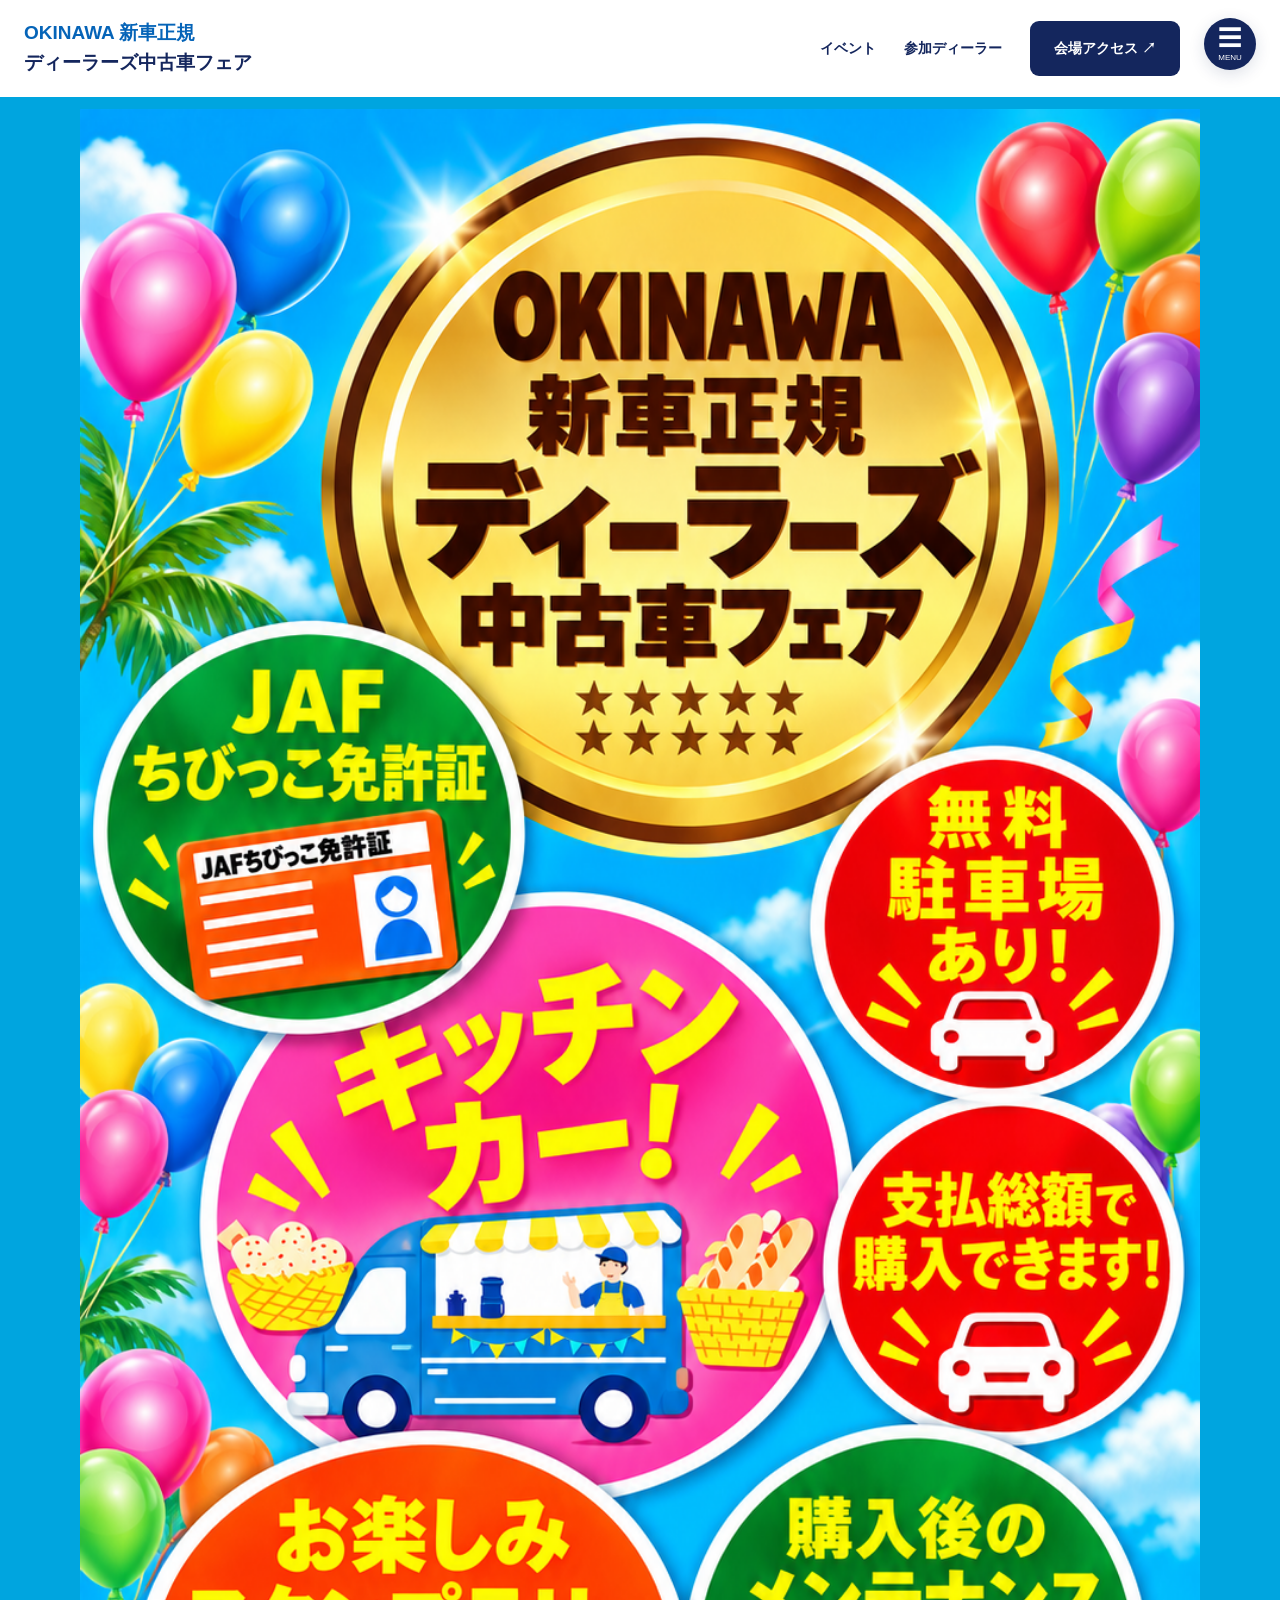
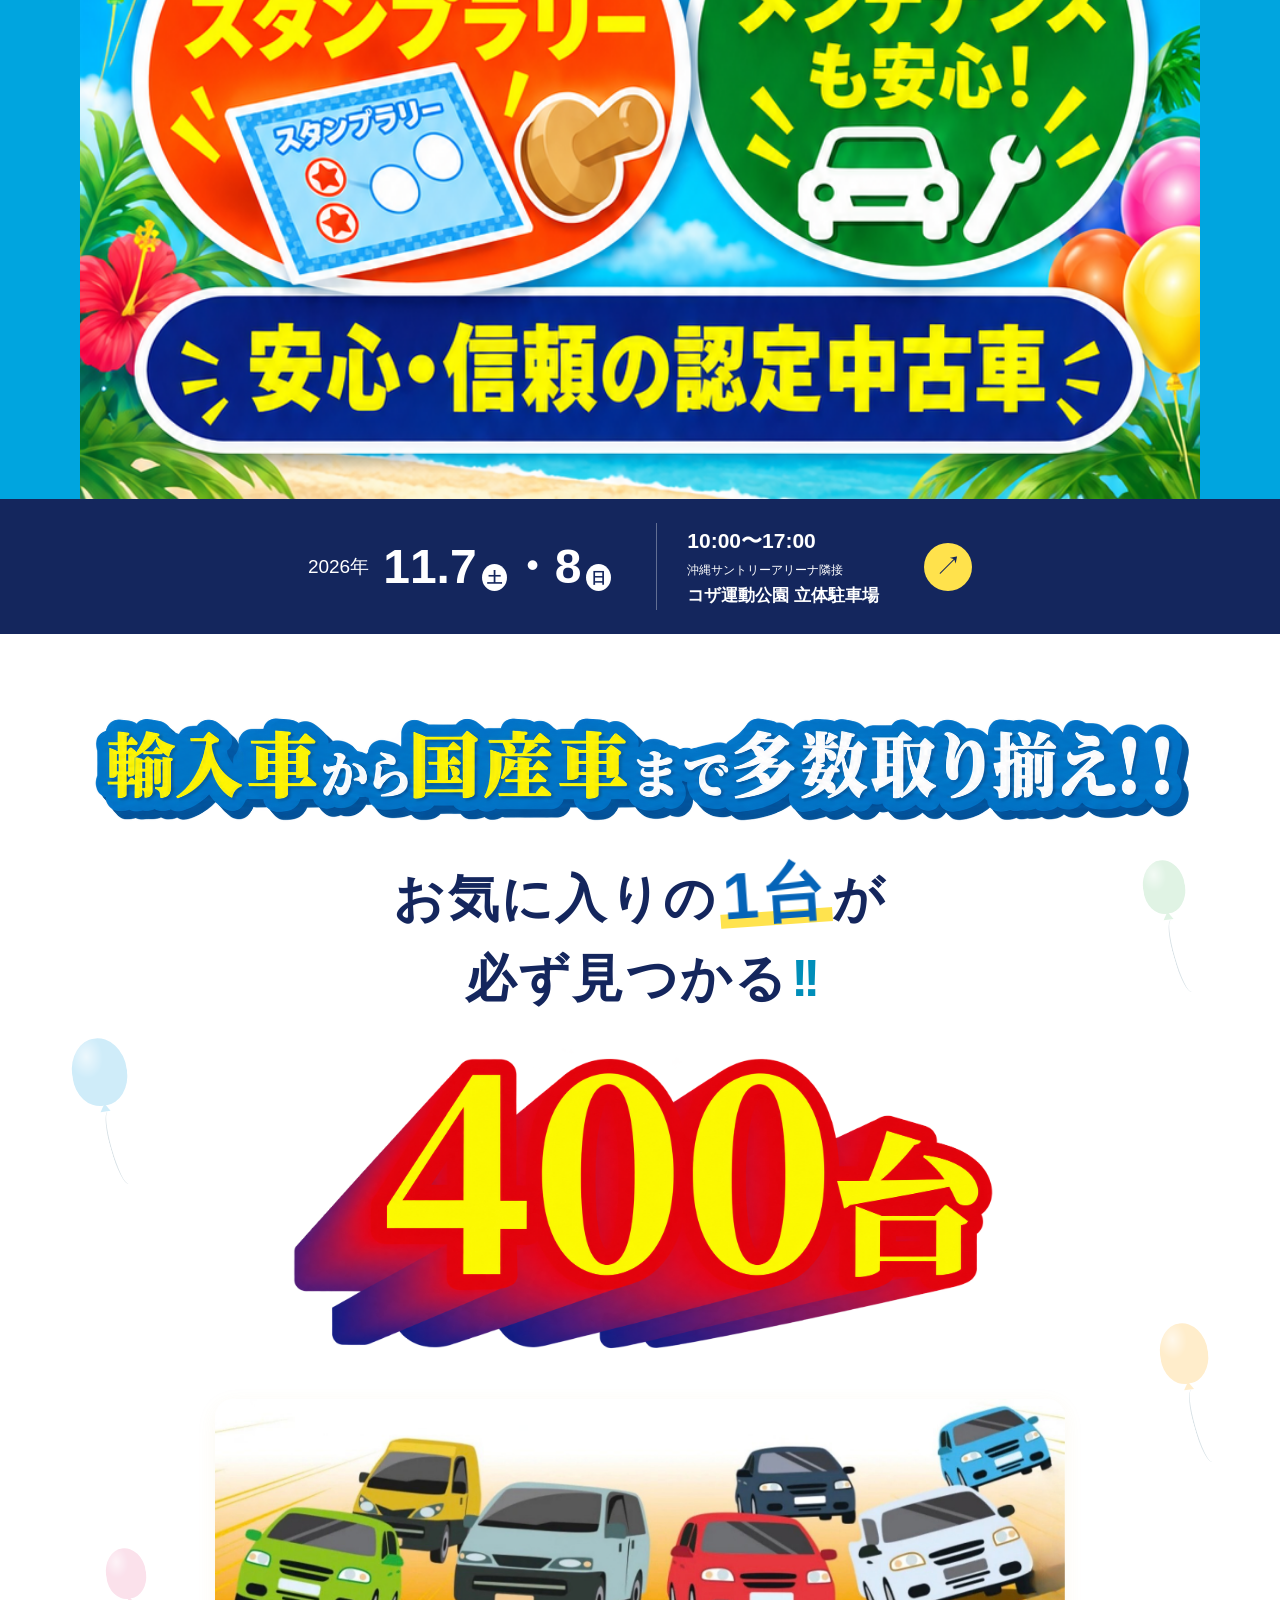
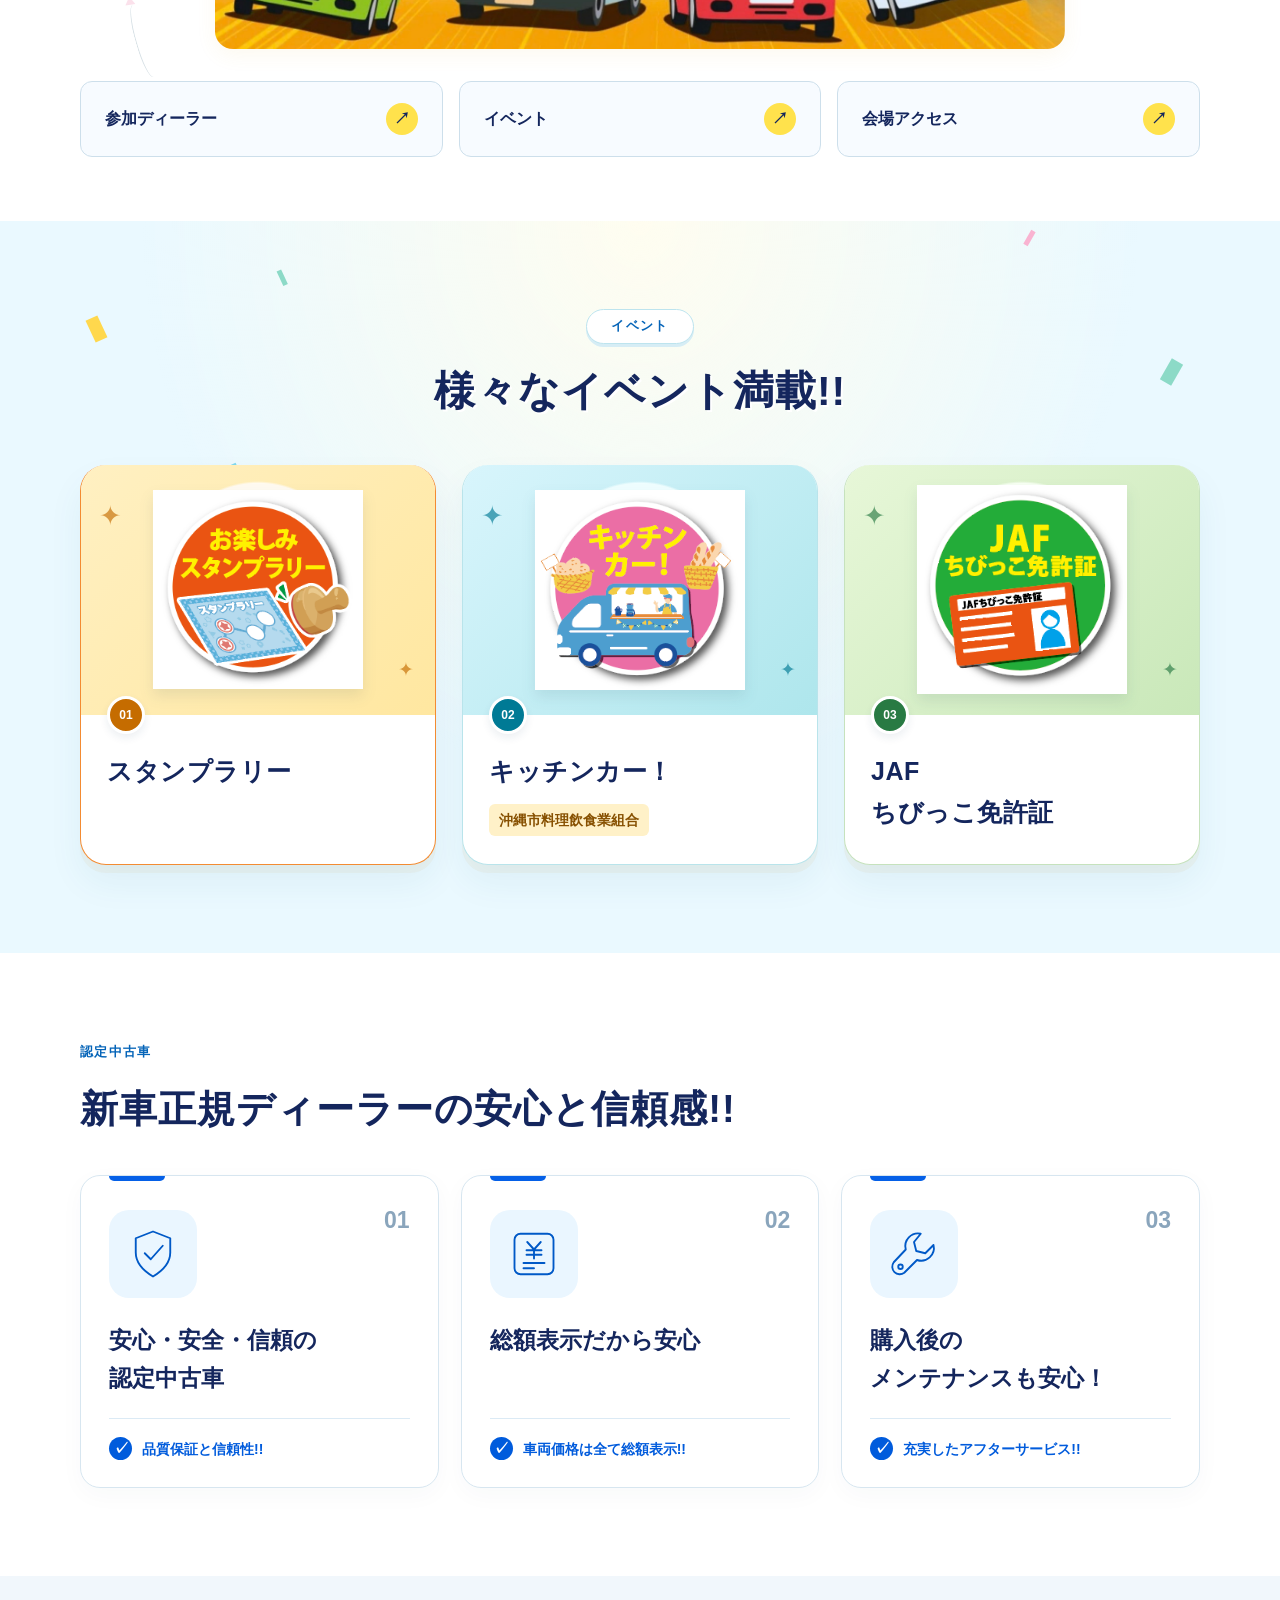
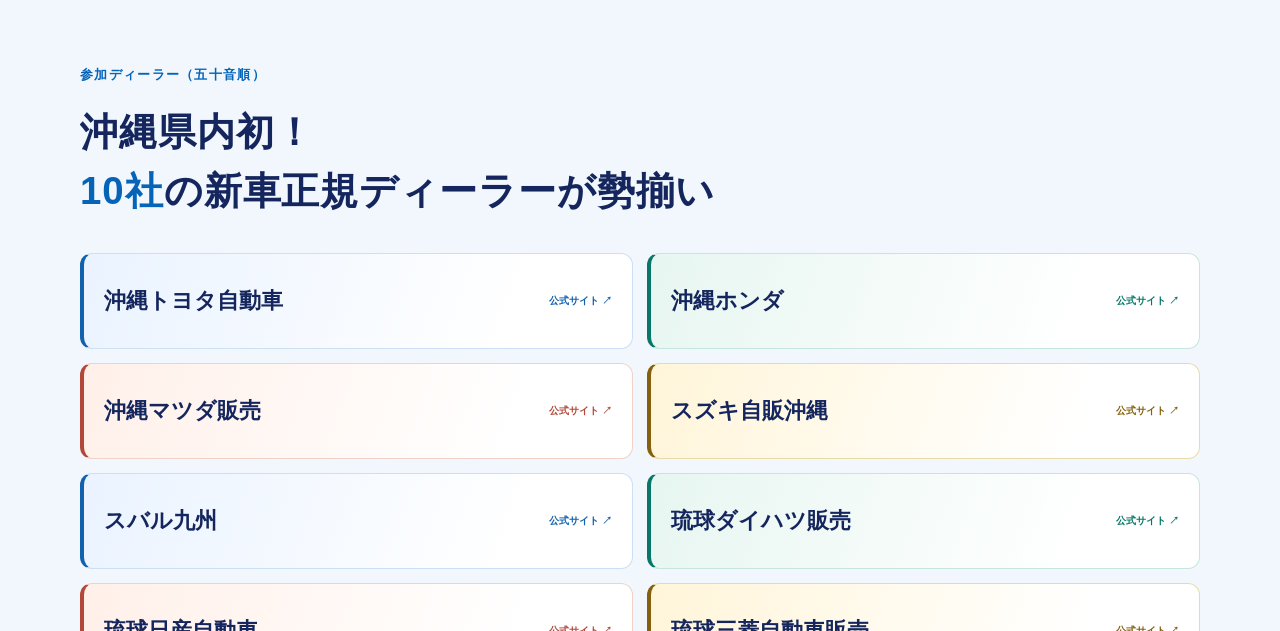
==== revision-20261009/index.html @ 058b57f3 "Add subtle floating balloons beside stock section" ====
<!doctype html>
<html lang="ja"><head><meta charset="utf-8"><meta name="viewport" content="width=device-width,initial-scale=1"><title>OKINAWA 新車正規ディーラーズ中古車フェア｜2026年11月7日・8日</title><meta name="description" content="沖縄県内初！10社の新車正規ディーラーが勢揃い。2026年11月7日・8日、コザ運動公園立体駐車場。400台、無料駐車場260台完備。"><link rel="icon" href="./assets/favicon.svg"><link rel="stylesheet" href="./flyer-lp.css"><script src="./premium-nav.js" defer></script><script src="./flyer-motion.js" defer></script><link rel="stylesheet" href="./revision.css?v=9"></head>
<body><svg xmlns="http://www.w3.org/2000/svg" width="0" height="0" style="position:absolute" aria-hidden="true"><symbol id="shield" viewBox="0 0 72 72"><path d="M36 6l23 9v19c0 16-13 26-23 32C26 60 13 50 13 34V15z"/><path d="M25 35l8 8 16-18"/></symbol><symbol id="price" viewBox="0 0 72 72"><rect x="10" y="9" width="52" height="54" rx="8"/><path d="M22 48h28M22 55h14M27 20l9 10 9-10M36 30v12M26 31h20M26 37h20"/></symbol><symbol id="tools" viewBox="0 0 72 72"><path d="M45 9a17 17 0 0 0-20 21L9 47a10 10 0 0 0 14 14l17-17A17 17 0 0 0 62 24L51 35l-12-3-3-12z"/><circle cx="18" cy="53" r="3"/></symbol></svg><a class="skip" href="#main">本文へ移動</a><header><a class="brand" href="#top"><small>OKINAWA 新車正規</small>ディーラーズ中古車フェア</a><nav aria-label="メインナビゲーション"><a href="#fun">イベント</a><a href="#dealers">参加ディーラー</a><a class="pill" href="#access">会場アクセス ↗</a></nav><button class="menu-toggle" aria-haspopup="dialog" aria-expanded="false" aria-controls="fair-menu"><span aria-hidden="true">☰</span><small>MENU</small></button></header>
<dialog id="fair-menu" aria-labelledby="menu-title"><div class="menu-head"><p id="menu-title">OKINAWA<br><strong>ディーラーズ中古車フェア</strong></p><button class="menu-close" aria-label="メニューを閉じる">×</button></div><img src="./assets/hero-flyer.jpg" alt=""><nav aria-label="フェア内メニュー"><a href="#top">トップ <span>↗</span></a><a href="#fun">イベント <span>↗</span></a><a href="#quality">認定中古車 <span>↗</span></a><a href="#dealers">参加ディーラー <span>↗</span></a><a href="#access">会場アクセス <span>↗</span></a><a href="./assets/flyer.pdf">チラシ <span>↗</span></a></nav><a class="button" href="./assets/flyer.pdf">チラシを見る（PDF） ↗</a><p>2026年11月7日（土）・8日（日）<br>10:00〜17:00</p></dialog>
<main id="main"><section class="hero" id="top"><h1 class="sr-only">OKINAWA 新車正規ディーラーズ中古車フェア</h1><picture><source media="(max-width:800px)" srcset="./assets/flyer-hero-sp.png" width="941" height="1672"><img class="hero-image" src="./assets/hero-flyer.jpg" alt="OKINAWA 新車正規ディーラーズ中古車フェア。JAFちびっこ免許証、キッチンカー、お楽しみスタンプラリー、支払総額で購入できます。" width="1489" height="943" fetchpriority="high"></picture><div class="date-band"><p><span>2026年</span><strong>11.7<small>土</small>・8<small>日</small></strong></p><div><b>10:00〜17:00</b><br>沖縄サントリーアリーナ隣接<br><strong>コザ運動公園 立体駐車場</strong></div><a href="#access" aria-label="会場アクセス">↗</a></div></section>
<section class="intro wrap"><div class="intro-balloons" aria-hidden="true"><i class="fair-balloon"></i><i class="fair-balloon"></i><i class="fair-balloon"></i><i class="fair-balloon"></i></div><p class="kicker stock-heading" data-text-motion="burst"><img src="./assets/stock-heading.png" width="2172" height="724" alt="輸入車から国産車まで多数取り揃え!!"></p><h2><span class="intro-line">お気に入りの<span class="one-car" data-text-motion="roll">1台</span>が</span><br><span class="intro-line">必ず見つかる<span class="exclaim">!!</span></span></h2><div class="stock stock-art"><span class="stock-crop" data-text-motion="pop" role="img" aria-label="400台"><img src="./assets/400.png" alt="" width="1884" height="835"></span></div><div class="flyer-cars" role="button" tabindex="0" aria-label="車のイラストのアニメーションを再生"><img src="./assets/7cars.jpg" width="1874" height="552" alt="チラシに掲載された色とりどりの車のイラスト"></div><div class="shortcuts"><a href="#dealers">参加ディーラー <span>↗</span></a><a href="#fun">イベント <span>↗</span></a><a href="#access">会場アクセス <span>↗</span></a></div></section>
<section class="events section" id="fun"><div class="wrap"><p class="section-label">イベント</p><h2>様々なイベント満載!!</h2><div class="event-grid"><article><div class="event-art stamp" aria-hidden="true"><img src="./assets/stamp.png" alt=""></div><span class="event-no">01</span><h3>スタンプラリー</h3></article><article><div class="event-art food" aria-hidden="true"><img src="./assets/kitchen.png" alt=""></div><span class="event-no">02</span><h3>キッチンカー！</h3><p>沖縄市料理飲食業組合</p></article><article><div class="event-art jaf" aria-hidden="true"><img src="./assets/jaf.png" alt=""></div><span class="event-no">03</span><h3>JAF<br>ちびっこ免許証</h3></article></div>
		<!--<div class="benefit"><span data-text-motion="bounce">ご成約特典あり！</span></div>--></div></section>
<section class="section wrap" id="quality"><p class="section-label">認定中古車</p><h2>新車正規ディーラーの安心と信頼感!!</h2><div class="trust-grid"><article><span class="trust-number">01</span><svg class="trust-icon" aria-hidden="true"><use href="#shield"/></svg><h3>安心・安全・信頼の<br>認定中古車</h3><p>品質保証と信頼性!!</p></article><article><span class="trust-number">02</span><svg class="trust-icon" aria-hidden="true"><use href="#price"/></svg><h3>総額表示だから安心</h3><p>車両価格は全て総額表示!!</p></article><article><span class="trust-number">03</span><svg class="trust-icon" aria-hidden="true"><use href="#tools"/></svg><h3>購入後の<br>メンテナンスも安心！</h3><p>充実したアフターサービス!!</p></article></div></section>
<section class="section dealers" id="dealers"><div class="wrap"><p class="section-label">参加ディーラー（五十音順）</p><h2><span data-text-motion="type">沖縄県内初！</span><br><em>10社</em>の<span data-text-motion="block">新車正規ディーラー</span>が勢揃い</h2><div class="dealer-grid">
        <a href="https://www.okinawa-toyota.co.jp/" rel="noopener noreferrer"><strong>沖縄トヨタ自動車</strong><span class="dealer-link">公式サイト ↗</span></a>
        <a href="https://www.okinawa-honda.com/" rel="noopener noreferrer"><strong>沖縄ホンダ</strong><span class="dealer-link">公式サイト ↗</span></a>
        <a href="https://okinawa-mazda.jp/" rel="noopener noreferrer"><strong>沖縄マツダ販売</strong><span class="dealer-link">公式サイト ↗</span></a>
        <a href="https://www.suzuki.co.jp/dealer/sj-okinawa/" rel="noopener noreferrer"><strong>スズキ自販沖縄</strong><span class="dealer-link">公式サイト ↗</span></a>
        <a href="https://kyushu-subaru.jp/okinawa/" rel="noopener noreferrer"><strong>スバル九州</strong><span class="dealer-link">公式サイト ↗</span></a>
        <a href="https://www.ryukyu-daihatsu.co.jp/" rel="noopener noreferrer"><strong>琉球ダイハツ販売</strong><span class="dealer-link">公式サイト ↗</span></a>
        <a href="https://ni-ryukyu.nissan-dealer.jp/top.html" rel="noopener noreferrer"><strong>琉球日産自動車</strong><span class="dealer-link">公式サイト ↗</span></a>
        <a href="https://www.ryukyu-mitsubishi.co.jp/" rel="noopener noreferrer"><strong>琉球三菱自動車販売</strong><span class="dealer-link">公式サイト ↗</span></a>
        <a href="https://www.yanase.co.jp/mercedes-benz/store/011401/" rel="noopener noreferrer"><strong>ヤナセ九州</strong><span class="dealer-link">公式サイト ↗</span></a>
        <a href="https://okinawa.bmw.jp/ja" rel="noopener noreferrer"><strong>モトーレン沖縄</strong><span class="dealer-link">公式サイト ↗</span></a>
      </div></div></section>
<section class="section wrap access" id="access"><div><p class="section-label">会場</p><h2>コザ運動公園<br>立体駐車場</h2><p>沖縄サントリーアリーナ隣接<br>沖縄市山内1丁目14番地2</p><div class="parking">無料駐車場あり！<strong><span data-text-motion="pop">260</span><small>台完備</small></strong></div><p>2026年11月7日（土）・8日（日）<br><b>10:00〜17:00</b></p><a class="button" href="https://maps.app.goo.gl/4VG3jn9uLN3oYCYA8">Googleマップで確認 ↗</a></div><figure><a href="./assets/access-map-client.jpg"><img src="./assets/access-map-client.jpg" width="1818" height="1282" loading="lazy" alt="会場案内図。沖縄南ICの南側、沖縄サントリーアリーナ隣接のコザ運動公園。"></a><figcaption>地図をタップすると大きく表示できます。</figcaption></figure></section>
		<!--
<section class="section flyer-section" id="flyer"><div class="wrap flyer-layout"><div><p class="section-label">チラシ</p><h2><span data-text-motion="up">OKINAWA</span><br>新車正規ディーラーズ<br>中古車フェア</h2><p>2026年11月7日（土）・8日（日）<br>10:00〜17:00</p><a class="button" href="">チラシを見る（PDF） ↗</a></div><a href=""><img src="" width="1489" height="2105" loading="lazy" alt="中古車フェアのチラシ全体"></a></div></section>
-->
</main>
<footer class="wrap"><p>主催：一般社団法人 日本自動車販売協会連合会 沖縄県支部</p><p>お問い合わせ／OKINAWA新車正規ディーラーズ中古車フェア事務局</p><a href="tel:0988590892">098-859-0892</a><p>平日 10:00〜17:00<br>イベント当日：11/7・8のみ土日対応</p></footer><aside class="floating" aria-label="開催日時と会場アクセス"><div><b>11/7（土）・8（日）</b><small>10:00〜17:00</small></div><a href="#access">会場アクセス ↗</a></aside></body></html>
---- revision-20261009/flyer-lp.css ----
:root{--navy:#14265d;--blue:#0564b8;--sky:#00a5df;--yellow:#ffe24c}*{box-sizing:border-box}html{scroll-behavior:smooth;scroll-padding-top:20px}body{margin:0;font-family:'Noto Sans JP','Yu Gothic',Meiryo,sans-serif;color:var(--navy);line-height:1.75;background:#fff}a{color:inherit;text-decoration:none}button{font:inherit;cursor:pointer}img{max-width:100%;height:auto;display:block}h1,h2,h3,p,figure{margin:0}h2{font-size:clamp(25px,3vw,40px);line-height:1.55;letter-spacing:.025em}h3{line-height:1.65}p+p{margin-top:12px}a:focus-visible,button:focus-visible{outline:3px solid #e7a500;outline-offset:5px}.wrap{width:min(1120px,calc(100% - 48px));margin:auto}.section{padding-block:88px}.section-label{color:var(--blue);font-size:13px;font-weight:800;letter-spacing:.1em;margin-bottom:15px}header{display:flex;align-items:center;gap:28px;padding:18px max(24px,calc((100% - 1320px)/2));background:white}.brand{font-size:19px;font-weight:900;line-height:1.6}.brand small{display:block;font-size:11px;letter-spacing:.13em;color:var(--blue)}header nav{margin-left:auto;display:flex;gap:28px;align-items:center;font-size:14px;font-weight:bold}.pill,.button{display:inline-block;padding:15px 24px;border-radius:9px;background:var(--navy);color:white;font-weight:bold}.menu-toggle{border:0;background:var(--navy);color:white;display:flex;flex-direction:column;align-items:center;justify-content:center;border-radius:50%;width:52px;height:52px;flex-shrink:0;line-height:1.1}.menu-toggle span{font-size:24px}.menu-toggle small{font-size:8px;margin-top:3px}.hero{background:var(--sky);padding-top:12px}.hero-image{width:min(1120px,100%);margin:auto}.date-band{background:var(--navy);color:white;display:flex;align-items:center;justify-content:center;gap:45px;padding:24px}.date-band>p{display:flex;align-items:center;gap:14px}.date-band p>span{font-size:19px}.date-band p>strong{font-size:48px;line-height:1.2;white-space:nowrap}.date-band small{font-size:15px;background:white;color:var(--navy);border-radius:50%;padding:5px;margin-left:5px}.date-band>div{font-size:12px;border-left:1px solid #ffffff55;padding-left:30px}.date-band div>b{font-size:21px}.date-band div>strong{font-size:17px}.date-band>a{display:grid;place-items:center;background:var(--yellow);color:var(--navy);width:48px;height:48px;border-radius:50%;font-size:27px}.intro{text-align:center;padding-block:64px}.kicker{font-weight:bold;font-size:18px;margin-bottom:10px}.intro h2 span{color:var(--blue)}.stock{color:var(--blue);line-height:1.2;margin:16px 0 30px}.stock strong{font:900 clamp(86px,11vw,140px)/1 Arial}.stock b{font-size:30px}.shortcuts{display:grid;grid-template-columns:repeat(3,1fr);gap:16px}.shortcuts a{display:flex;justify-content:space-between;align-items:center;padding:21px 24px;border:1px solid #cddfeb;border-radius:12px;font-weight:bold;background:#f7fbff}.shortcuts span{display:grid;place-items:center;border-radius:50%;width:32px;height:32px;background:var(--yellow)}.events{background:#eaf9ff;text-align:center}.event-grid,.trust-grid{display:grid;grid-template-columns:repeat(3,1fr);gap:22px;margin-top:36px}.event-grid article{background:white;border-radius:24px;padding:28px 20px;border-top:5px solid #ec83b4;box-shadow:0 7px 22px #08537a08}.event-grid article:first-child{border-color:#f38b32}.event-grid article:last-child{border-color:#35ad69}.event-no{font:bold 13px Arial;color:#718c9f;display:block;margin-bottom:15px}.event-grid h3{font-size:25px}.event-grid p{font-size:14px;margin-top:8px}.benefit{margin-top:25px;background:var(--yellow);padding:18px;border-radius:12px;font-size:23px;font-weight:900}.trust-grid article{padding:28px;border:1px solid #d7e6f0;border-radius:20px;background:#f7fbfe}.trust-grid span{color:#5990b8;font:bold 14px Arial}.trust-grid h3{font-size:22px;margin:18px 0 14px}.trust-grid p{font-size:14px;color:#476480}.dealers{background:#f1f7fc}.dealers em{font-style:normal;color:var(--blue)}.dealer-grid{display:grid;grid-template-columns:1fr 1fr;gap:14px;margin-top:32px}.dealer-grid :is(a,.dealer-card){display:flex;align-items:center;gap:14px;padding:22px 20px;border:1px solid #d7e6f0;border-left:4px solid var(--blue);border-radius:10px;background:white}.dealer-no{font:bold 11px Arial;color:var(--blue)}.dealer-grid strong{font-size:15px}.dealer-link{font-size:10px;margin-left:auto;white-space:nowrap;color:var(--blue)}.access{display:grid;grid-template-columns:.85fr 1.15fr;align-items:center;gap:48px}.access p{font-size:14px;margin:17px 0}.parking{background:#eff9ff;padding:15px 20px;border-radius:12px;font-weight:bold}.parking strong{display:block;font:bold 43px Arial;color:var(--blue)}.parking small{font-size:17px;margin-left:8px}.access figure{border:1px solid #d9e7ef;border-radius:16px;overflow:hidden;padding:12px}.access figcaption{font-size:11px;padding-top:10px;text-align:center}.flyer-section{background:var(--navy);color:white}.flyer-layout{display:grid;grid-template-columns:1fr .8fr;gap:80px;align-items:center}.flyer-layout>a{max-width:400px;justify-self:center}.flyer-layout img{border:8px solid white;box-shadow:0 15px 40px #0003}.flyer-section .section-label{color:#9fdaff}.flyer-section p{margin-block:20px}.flyer-section .button{background:var(--yellow);color:var(--navy)}footer{padding-block:45px 140px;font-size:12px}footer>a{display:inline-block;font:bold 30px Arial;margin:16px 0}.floating{position:fixed;bottom:calc(14px + env(safe-area-inset-bottom));left:50%;transform:translateX(-50%);z-index:5;display:flex;align-items:center;gap:22px;background:white;padding:12px 15px 12px 22px;border:1px solid #d8e7f1;border-radius:18px;box-shadow:0 8px 30px #08274930;max-width:calc(100% - 24px);white-space:nowrap}.floating b{font-size:15px}.floating small{display:block;font-size:10px}.floating>a{background:var(--yellow);padding:14px 18px;border-radius:10px;font-size:13px;font-weight:bold}.sr-only{position:absolute;width:1px;height:1px;overflow:hidden;clip-path:inset(50%)}.skip{position:absolute;top:-100px;background:#fff;padding:12px;z-index:20}.skip:focus{top:0}.sp{display:none}#fair-menu{inset:0 0 0 auto;margin:0;border:0;width:min(440px,100%);max-width:100%;height:100dvh;max-height:100dvh;padding:25px;background:#f1f9ff;color:var(--navy);overscroll-behavior:contain}#fair-menu::backdrop{background:#11285990;backdrop-filter:blur(4px)}.menu-head{display:flex;align-items:center;justify-content:space-between;margin-bottom:20px}.menu-head p{font-size:12px}.menu-head strong{font-size:15px}.menu-close{border:0;background:var(--navy);color:#fff;border-radius:50%;width:45px;height:45px;font-size:28px}#fair-menu>img{border-radius:12px}#fair-menu nav{margin:15px 0 24px}#fair-menu nav a{display:flex;justify-content:space-between;padding:16px 0;border-bottom:1px solid #cbdfea;font-weight:bold}#fair-menu>p{font-size:12px;margin-top:22px}.menu-is-open{overflow:hidden}@media(prefers-reduced-motion:no-preference){#fair-menu[open]{animation:arrive .3s ease-out}@keyframes arrive{from{opacity:0;transform:translateX(25px)}to{opacity:1;transform:translateX(0)}}}a:hover{filter:brightness(.96)}
@media(max-width:800px){header{padding:14px 20px;gap:14px}header nav{display:none}.menu-toggle{margin-left:auto}.brand{font-size:15px}.brand small{font-size:10px}.date-band{gap:20px;flex-wrap:wrap}.date-band>p{width:100%;justify-content:center}.date-band>div{border:0;padding:0}.date-band p>strong{font-size:42px}.wrap{width:calc(100% - 36px)}.section{padding-block:56px}.intro{padding-block:45px}.kicker{font-size:13px}.sp{display:block}.shortcuts{gap:8px}.shortcuts a{padding:14px 8px;font-size:11px;flex-direction:column;gap:10px}.event-grid,.trust-grid{grid-template-columns:1fr;gap:14px;margin-top:25px}.event-grid article{padding:20px}.event-grid h3{font-size:23px}.event-no{margin-bottom:8px}.dealer-grid{grid-template-columns:1fr;gap:10px}.dealer-grid :is(a,.dealer-card){padding:18px 14px}.dealer-grid strong{font-size:14px}.dealer-link{font-size:9px}.access{grid-template-columns:1fr;gap:25px}.flyer-layout{grid-template-columns:1fr;gap:30px}.flyer-layout>a{width:min(100%,360px)}.floating{gap:14px;padding:10px 12px}.floating b{font-size:12px}.floating>a{padding:13px 12px;font-size:12px}.trust-grid h3{font-size:23px}.hero{padding-top:0}}
@media(prefers-reduced-motion:reduce){html{scroll-behavior:auto}}
.date-band p>span{white-space:nowrap;flex-shrink:0}
@media(max-width:360px){.date-band{padding:20px 15px}.date-band>p{gap:10px}.date-band p>span{font-size:16px}.date-band p>strong{font-size:36px}}
/* Event illustrations displayed directly from the supplied flyer. */
.event-grid article{padding:0 0 26px;overflow:hidden;text-align:left}.event-art{height:235px;display:grid;place-items:center;background:#fff0c4;margin-bottom:24px}.event-art.food{background:#dcf4f8}.event-art.jaf{background:#e4f3dc}.event-art>div{width:194px;height:194px;border-radius:50%;background-image:url('./assets/hero-flyer.jpg');background-repeat:no-repeat;background-size:744.5px 471.5px;box-shadow:0 8px 18px #17345b12}.event-art.stamp>div{background-position:-536px -31px}.event-art.food>div{background-position:0 -190px}.event-art.jaf>div{background-position:-10px -30px}.event-grid article>.event-no,.event-grid article>h3,.event-grid article>p{margin-left:26px;margin-right:20px}.event-grid article>h3{font-size:23px}.event-grid article>p{margin-top:8px}.event-grid article>.event-no{margin-bottom:8px}
@media(max-width:800px){.event-grid article{padding:0 0 24px}.event-art{height:220px}.event-grid article>h3{font-size:23px}}
.event-art.food>div{width:165px;height:165px;background-position:-4px -193px}.event-art.jaf>div{width:164px;height:164px;background-position:-20px -30px}
/* Preserve flyer copy while restoring the illustrated assurance cards. */
.trust-grid article{position:relative;background:#fff;padding:34px 28px 26px;display:flex;flex-direction:column;align-items:flex-start;border-radius:20px;overflow:hidden;box-shadow:0 7px 24px #16466b08}.trust-grid article:before{content:"";position:absolute;top:0;left:28px;width:56px;height:5px;background:#0560e7;border-radius:0 0 5px 5px}.trust-grid .trust-number{position:absolute;right:28px;top:31px;font:bold 23px Arial;color:#8aa5bc}.trust-icon{width:88px;height:88px;padding:17px;border-radius:20px;background:#eaf6ff;fill:none;stroke:#0059c7;stroke-width:2.5;stroke-linecap:round;stroke-linejoin:round;margin-bottom:24px}.trust-grid h3{font-size:23px;margin:0 0 20px;line-height:1.65}.trust-grid article>p{display:flex;align-items:center;gap:10px;margin-top:auto;padding-top:18px;border-top:1px solid #dbeaf5;width:100%;color:#005bdc;font-size:14px;font-weight:bold}.trust-grid article>p:before{content:"✓";display:grid;place-items:center;width:23px;height:23px;flex:0 0 23px;border-radius:50%;background:#005bdc;color:#fff;font:bold 16px Arial}
.dealer-grid :is(a,.dealer-card){--accent:#1161ad;--tint:#eaf3ff;--border:#cbdff5;background:linear-gradient(110deg,var(--tint),#fff 78%);border-color:var(--border);border-left-color:var(--accent);border-radius:12px;min-height:84px}.dealer-grid :is(a,.dealer-card):nth-child(4n+2){--accent:#087669;--tint:#e7f6f1;--border:#c5e6dc}.dealer-grid :is(a,.dealer-card):nth-child(4n+3){--accent:#b34839;--tint:#fff0e9;--border:#f0d2c7}.dealer-grid :is(a,.dealer-card):nth-child(4n){--accent:#86600e;--tint:#fff5d9;--border:#e9dba8}.dealer-no{display:grid;place-items:center;width:30px;height:30px;flex:0 0 30px;border-radius:50%;background:var(--accent);color:#fff}.dealer-link{color:var(--accent);font-weight:bold}
@media(max-width:800px){.trust-grid article{padding:28px 25px 24px}.trust-icon{width:76px;height:76px;padding:15px}.trust-grid h3{font-size:23px}.dealer-grid :is(a,.dealer-card){min-height:70px}}
@media(max-width:360px){.dealer-grid :is(a,.dealer-card){gap:10px;padding-inline:10px}.dealer-grid strong{font-size:12px}.dealer-no{width:25px;height:25px;flex-basis:25px}.trust-grid article>p{font-size:12px}}
/* Flyer copy, with a more expressive display hierarchy. */
.intro{padding-top:72px}.intro .kicker{display:inline-block;position:relative;color:#175681;font-weight:800;font-size:clamp(12px,1.5vw,17px);letter-spacing:.07em;padding:0 18px 9px;border-bottom:3px solid #ffdf4d;margin-bottom:24px}.intro h2{font-family:'Arial Black','Yu Gothic',Meiryo,sans-serif;font-weight:900;font-size:clamp(29px,4vw,52px);line-height:1.55;letter-spacing:.045em}.intro h2 .intro-line{color:var(--navy)}.intro h2 .one-car{display:inline-block;font-size:1.25em;color:#0564b8;line-height:1.1;background:linear-gradient(transparent 75%,#ffe34e 75%,#ffe34e 95%,transparent 95%);padding:0 .06em;margin:0 .025em;transform:rotate(-4deg)}.intro h2 .exclaim{color:#008eb9;letter-spacing:-.1em;margin-left:.05em}.intro .stock{display:flex;align-items:baseline;justify-content:center;gap:12px;position:relative;width:fit-content;margin:22px auto 42px;padding:0 32px 16px;isolation:isolate}.intro .stock:after{content:"";position:absolute;bottom:6px;left:0;right:0;height:24px;background:#ffe34e;border-radius:50%;transform:rotate(-3deg);z-index:-1}.intro .stock:before{content:"✦";position:absolute;right:-2px;top:18%;color:#e8b20f;font-size:35px}.intro .stock strong{font-family:'Arial Black',Arial,sans-serif;font-size:clamp(110px,15vw,186px);font-weight:900;letter-spacing:-.065em;font-style:italic;color:#0564b8;text-shadow:3px 3px 0 #fff,6px 6px 0 #d8edf9;line-height:1.05;padding-right:8px}.intro .stock b{font-size:clamp(25px,3vw,38px);font-weight:900;transform:rotate(-4deg)}
@media(max-width:800px){.intro{padding-top:44px}.intro .kicker{padding-inline:4px;letter-spacing:.015em;margin-bottom:20px}.intro h2{font-size:clamp(25px,7.4vw,42px);letter-spacing:.015em}.intro .stock{margin:18px auto 34px;padding-inline:22px}.intro .stock:before{font-size:25px;right:-4px}.intro .stock strong{font-size:clamp(108px,30vw,150px)}}
/* A festive treatment using the existing flyer artwork and unchanged copy. */
.events{position:relative;overflow:hidden;background:radial-gradient(ellipse at 50% 0,#fffdf0 0,transparent 55%),#eaf9ff}.events .wrap{position:relative;z-index:1}.events:before,.events:after{content:"";position:absolute;width:13px;height:24px;background:#ffd84d;transform:rotate(-25deg);top:13%;left:7%;box-shadow:65px 190px 0 -2px #80d9ed,-30px 430px 0 -3px #f9b3d1,190px 32px 0 -4px #8cdac7}.events:after{left:auto;right:8%;top:19%;transform:rotate(30deg);background:#8cdac7;box-shadow:-70px 210px 0 -2px #ffd84d,24px 400px 0 -3px #88d7ee,-190px -45px 0 -4px #f9b3d1}.events .section-label{display:inline-block;background:#fff;border:1px solid #bde4ee;padding:5px 24px;border-radius:30px;box-shadow:0 3px 0 #d6edf5}.events h2{font-weight:900;font-size:clamp(28px,3.2vw,43px);line-height:1.6;text-shadow:2px 2px 0 white}.event-grid{gap:26px;margin-top:40px}.event-grid article{position:relative;--event-color:#c56c00;border:1px solid #f0d5a3;border-top:0;border-radius:26px;box-shadow:0 8px 0 #c49b3b12,0 18px 35px #1d658610;padding-bottom:28px;transition:transform .2s,box-shadow .2s}.event-grid article:nth-child(2){--event-color:#007a95;border-color:#b9e4eb}.event-grid article:nth-child(3){--event-color:#287a43;border-color:#c6e2bd}.event-art{height:250px;margin-bottom:30px;position:relative;background:radial-gradient(circle at 50% 45%,#fffaf0 0 42%,transparent 43%),linear-gradient(135deg,#fff0c2,#ffe7a0)}.event-art.food{background:radial-gradient(circle at 50% 45%,#effeff 0 42%,transparent 43%),linear-gradient(135deg,#d8f5fc,#aee6ec)}.event-art.jaf{background:radial-gradient(circle at 50% 45%,#f8fff3 0 42%,transparent 43%),linear-gradient(135deg,#e7f7d8,#c9e8b9)}.event-art:before,.event-art:after{content:"✦";position:absolute;color:var(--event-color);font-size:27px;left:18px;top:28px;opacity:.65}.event-art:after{left:auto;top:auto;right:21px;bottom:28px;font-size:19px}.event-art>div{outline:5px solid #ffffffd9;box-shadow:0 10px 15px #14375420;transform:rotate(-5deg)}.event-art.food>div{transform:rotate(5deg)}.event-art.jaf>div{transform:rotate(-4deg)}.event-grid article>.event-no{position:relative;display:grid;place-items:center;width:38px;height:38px;border:3px solid white;border-radius:50%;background:var(--event-color);color:white;font:bold 12px Arial;margin-top:-49px;margin-bottom:17px;z-index:2;box-shadow:0 4px 9px #193e5c15}.event-grid article>h3{font-size:25px;letter-spacing:.02em}.event-grid article>p{display:inline-block;border-radius:6px;background:#fff1c8;padding:4px 10px;margin-top:12px;font-weight:bold;color:#875000}.benefit{position:relative;margin-top:32px;border:2px solid #f4ca2f;background:linear-gradient(110deg,#fff2a0,#ffe249 50%,#fff2a0);border-radius:14px;padding:20px 35px;box-shadow:0 5px 0 #e5bc241a;font-size:27px;letter-spacing:.06em}.benefit:before,.benefit:after{content:"✦";position:absolute;left:25px;top:50%;transform:translateY(-50%);color:#b48108;font-size:24px}.benefit:after{left:auto;right:25px}
@media(hover:hover){.event-grid article:hover{transform:translateY(-4px);box-shadow:0 15px 30px #1d65861a}}
@media(max-width:800px){.event-grid{gap:24px}.event-art{height:225px}.event-grid article{padding-bottom:25px}.event-grid article>h3{font-size:24px}.benefit{font-size:21px;padding:18px 30px}.benefit:before{left:10px;font-size:17px}.benefit:after{right:10px;font-size:17px}.events:before{left:2%}.events:after{right:2%}}
@media(prefers-reduced-motion:reduce){.event-grid article{transition:none}}
/* Brief, one-time entrances; all content is visible without JavaScript. */
@media(prefers-reduced-motion:no-preference){
.motion-reveal{transition:opacity .65s ease var(--reveal-delay,0ms),translate .65s cubic-bezier(.2,.7,.3,1) var(--reveal-delay,0ms)}
.motion-wait{opacity:0;translate:0 22px}
.hero-image{animation:hero-appear .85s ease-out both}
@keyframes hero-appear{from{opacity:.65;filter:brightness(1.08)}to{opacity:1;filter:brightness(1)}}
.stock.motion-seen strong{display:inline-block;animation:stock-arrive .65s ease-out both}
@keyframes stock-arrive{from{opacity:.4;transform:translateY(12px) scale(.95)}to{opacity:1;transform:translateY(0) scale(1)}}
.event-art>div{transition:transform .35s ease,box-shadow .35s ease}
.access figure img,.flyer-layout>a img{transition:transform .4s ease}
.dealer-grid :is(a,.dealer-card),.shortcuts a{transition:transform .2s ease,box-shadow .2s ease}
@media(hover:hover){.event-grid article:hover .event-art>div{transform:rotate(0) scale(1.04);box-shadow:0 13px 22px #14375425}.dealer-grid :is(a,.dealer-card):hover,.shortcuts a:hover{transform:translateY(-3px);box-shadow:0 8px 18px #16466b12}.access figure a{display:block;overflow:hidden}.access figure a:hover img{transform:scale(1.025)}.flyer-layout>a:hover img{transform:translateY(-4px) rotate(-1deg)}}
}
@media(prefers-reduced-motion:reduce){.motion-wait{opacity:1;translate:none}.motion-reveal,.event-art>div,.dealer-grid :is(a,.dealer-card),.shortcuts a{transition:none}.hero-image,.stock strong{animation:none}}
/* Original flyer car illustration, presented as a cropped decorative strip. */
.flyer-cars{width:min(850px,100%);aspect-ratio:3.4;margin:0 auto 32px;background-image:url('./assets/7cars.jpg');background-size:140% auto;background-position:left 94%;background-repeat:no-repeat;border-radius:18px;box-shadow:0 6px 20px #ddb73b15}
@media(max-width:800px){.flyer-cars{border-radius:10px;margin-bottom:24px;aspect-ratio:3.4}}
[data-text-motion]{display:inline-block}
@media(prefers-reduced-motion:no-preference){
.stock.motion-seen strong{animation:none}
[data-text-motion].text-play{animation-delay:.18s;animation-fill-mode:both;animation-iteration-count:1}
[data-text-motion="pop"].text-play,.stock.motion-seen strong[data-text-motion="pop"].text-play{animation:letter-pop .8s cubic-bezier(.2,.7,.3,1) .18s both}
[data-text-motion="burst"].text-play{animation-name:letter-burst;animation-duration:.85s;animation-timing-function:ease-out}
[data-text-motion="skate"].text-play{animation-name:letter-skate;animation-duration:.9s;animation-timing-function:ease-out}
[data-text-motion="bounce"].text-play{animation-name:letter-bounce;animation-duration:1s;animation-timing-function:ease-out}
[data-text-motion="type"].text-play{animation-name:letter-type;animation-duration:1.2s;animation-timing-function:steps(6,end)}
[data-text-motion="up"].text-play{animation-name:letter-up;animation-duration:.8s;animation-timing-function:ease-out}
@keyframes letter-pop{0%{opacity:0;transform:scale(.72)}55%{opacity:1;transform:scale(1.09)}78%{transform:scale(.97)}100%{transform:scale(1)}}
@keyframes letter-burst{0%{opacity:0;transform:scale(.75)}50%{opacity:1;transform:scale(1.06)}75%{transform:scale(.99)}100%{transform:scale(1)}}
@keyframes letter-skate{0%{opacity:0;transform:translateX(-35px) skewX(-10deg)}65%{opacity:1;transform:translateX(6px) skewX(3deg)}100%{transform:translateX(0) skewX(0)}}
@keyframes letter-bounce{0%{transform:translateY(0)}25%{transform:translateY(-14px)}45%{transform:translateY(0)}65%{transform:translateY(-7px)}80%{transform:translateY(0)}90%{transform:translateY(-2px)}100%{transform:translateY(0)}}
@keyframes letter-type{from{clip-path:inset(0 100% 0 0)}to{clip-path:inset(0 0 0 0)}}
@keyframes letter-up{from{opacity:0;transform:translateY(24px)}to{opacity:1;transform:translateY(0)}}
}
@media(prefers-reduced-motion:reduce){[data-text-motion]{animation:none!important;clip-path:none!important}}
[data-text-motion="block"]{position:relative}
@media(prefers-reduced-motion:no-preference){
[data-text-motion="block"].text-play:after{content:"";position:absolute;inset:0;background:#ffe24c;transform-origin:left;animation:letter-block .95s ease-in-out .18s both;pointer-events:none}
[data-text-motion="roll"].text-play{animation-name:letter-roll;animation-duration:.85s;animation-timing-function:ease-out}
@keyframes letter-block{0%{transform:scaleX(0)}40%{transform:scaleX(1);transform-origin:left}41%{transform-origin:right}100%{transform:scaleX(0);transform-origin:right}}
@keyframes letter-roll{0%{opacity:0;transform:translateY(12px) rotate(-28deg)}65%{opacity:1;transform:translateY(0) rotate(5deg)}100%{transform:translateY(0) rotate(-4deg)}}
}
@media(prefers-reduced-motion:reduce){[data-text-motion="block"]:after{display:none}}
@media(max-width:360px){.dealers h2{font-size:23px}}
.flyer-cars{background-image:none;overflow:hidden;position:relative}.flyer-cars>img{position:absolute;inset:0 auto 0 0;width:140%;max-width:none;height:100%;object-fit:cover;object-position:left 94%}
/* Supplied replacement banner: show every edge without cropping. */
.flyer-cars{aspect-ratio:auto}.flyer-cars>img{position:static;width:100%;max-width:100%;height:auto;object-fit:contain}
.flyer-cars{cursor:pointer;isolation:isolate}.flyer-cars:focus-visible{outline:3px solid #0564b8;outline-offset:6px}
@media(prefers-reduced-motion:no-preference){
.flyer-cars.cars-playing>img{animation:cars-arrival 1.25s cubic-bezier(.2,.7,.3,1) both;transform-origin:50% 80%}
.flyer-cars.cars-playing:after{content:"";position:absolute;inset:-25% -60%;background:linear-gradient(110deg,transparent 40%,#fff9 49%,transparent 57%);pointer-events:none;animation:cars-shine 1.4s ease-in-out .25s both}
@keyframes cars-arrival{0%{transform:perspective(900px) translateY(12px) scale(.94) rotateX(3deg);filter:brightness(.96)}55%{transform:perspective(900px) translateY(-3px) scale(1);filter:brightness(1.03)}76%{transform:translateY(2px) scale(.997)}100%{transform:translateY(0) scale(1);filter:brightness(1)}}
@keyframes cars-shine{0%{translate:-65% 0;opacity:0}15%{opacity:.65}80%{opacity:.65}100%{translate:65% 0;opacity:0}}
}
@media(prefers-reduced-motion:reduce){.flyer-cars.cars-playing>img{animation:none}.flyer-cars:after{display:none}}
.event-art.stamp>div{background-image:url('./assets/stamp.png');background-size:contain;background-position:center;border-radius:14px;outline:0;box-shadow:none;width:210px;height:210px;transform:rotate(-3deg)}

/* Only the menu control follows scrolling; the access banner stays in flow. */
.menu-toggle{position:fixed;right:24px;top:18px;z-index:20;box-shadow:0 4px 16px #14265d25}header{padding-right:100px}.floating{position:static;transform:none;translate:none;width:fit-content;max-width:calc(100% - 24px);margin:0 auto 32px;box-shadow:0 5px 20px #08274912}footer{padding-bottom:35px}
@media(max-width:800px){.menu-toggle{right:16px;top:13px}header{padding-right:80px}}
@media(max-width:800px){
.floating{position:fixed;left:50%;bottom:calc(14px + env(safe-area-inset-bottom));transform:translateX(-50%);margin:0;z-index:15;box-shadow:0 8px 30px #08274930}
.floating.mobile-bar-managed{opacity:0;visibility:hidden;translate:0 18px;pointer-events:none;transition:opacity .3s ease,translate .3s ease,visibility .3s}
.floating.mobile-bar-managed.mobile-bar-ready{opacity:1;visibility:visible;translate:0 0;pointer-events:auto}
footer{padding-bottom:140px}
}
@media(prefers-reduced-motion:reduce){.floating.mobile-bar-managed{transition:none;translate:none}}

/* Both brand lines keep their colors and share the same text size. */
.brand small{font-size:inherit;letter-spacing:normal;font-weight:inherit}
.dealer-grid :is(a,.dealer-card){display:grid;grid-template-columns:minmax(0,1fr) auto;align-items:center;gap:12px}
.dealer-grid strong{min-width:0}.dealer-grid .dealer-card{cursor:default}
@media(max-width:360px){.brand{font-size:13px}}
---- revision-20261009/revision.css ----
/* October 9: preserve client edits, update only requested presentation. */
.intro .stock strong,.intro .stock b{color:#ffe329;-webkit-text-stroke:2px #df171b;paint-order:stroke fill;text-shadow:3px 3px 0 #df171b,5px 5px 0 #ffcf7a;font-style:normal}
.intro .stock strong{-webkit-text-stroke:5px #df171b}.intro .stock:after{background:#fff0b6}
.event-art>img{width:210px;height:210px;object-fit:contain;filter:drop-shadow(0 7px 7px #153b5918);transition:transform .3s ease}
.dealer-grid strong{font-size:22px;font-weight:900;line-height:1.5}.dealer-grid :is(a,.dealer-card){min-height:96px;gap:16px}
@media(max-width:800px){.dealer-grid strong{font-size:19px}.dealer-grid :is(a,.dealer-card){padding:19px 16px;min-height:83px;grid-template-columns:minmax(0,1fr) auto}.dealer-link{font-size:10px}.intro .stock strong{-webkit-text-stroke:3px #df171b}.event-art>img{width:195px;height:195px}}
@media(max-width:360px){.dealer-grid strong{font-size:17px}.dealer-grid :is(a,.dealer-card){gap:8px;padding-inline:12px}.dealer-link{font-size:9px}}
@media(hover:hover) and (prefers-reduced-motion:no-preference){.event-grid article:hover .event-art>img{transform:rotate(-3deg) scale(1.04)}}
@media(prefers-reduced-motion:reduce){.event-art>img{transition:none}}
/* Flyer-like tall serif numerals and a red-to-purple extruded shadow. */
.intro .stock{gap:8px;padding:8px 24px 20px}.intro .stock:after,.intro .stock:before{display:none}
.intro .stock strong{font-family:'Times New Roman','Yu Mincho',serif;font-size:clamp(120px,16vw,200px);font-weight:700;font-style:normal;letter-spacing:-.055em;color:#fff000;-webkit-text-stroke:7px #ed001b;paint-order:stroke fill;text-shadow:-3px 4px 0 #ed001b,-7px 7px 0 #e60021,-12px 11px 0 #dd002c,-18px 15px 0 #cd003a,-24px 19px 0 #bb0647,-30px 23px 0 #a31057,-36px 27px 0 #851967;line-height:1;padding-right:2px}
.intro .stock b{font-family:'Yu Mincho','MS PMincho',serif;font-weight:900;font-size:clamp(42px,6vw,74px);color:#fff000;-webkit-text-stroke:5px #ed001b;paint-order:stroke fill;transform:none;text-shadow:-4px 5px 0 #e60021,-10px 10px 0 #cd003a,-17px 15px 0 #bb0647,-24px 20px 0 #a31057,-31px 25px 0 #851967}
@media(max-width:800px){.intro .stock{padding-left:34px;padding-right:8px;gap:5px}.intro .stock strong{font-size:clamp(116px,33vw,160px);-webkit-text-stroke:5px #ed001b;text-shadow:-3px 4px 0 #ed001b,-7px 7px 0 #dd002c,-12px 11px 0 #cd003a,-17px 15px 0 #bb0647,-22px 19px 0 #a31057,-26px 22px 0 #851967}.intro .stock b{font-size:46px;-webkit-text-stroke:4px #ed001b;text-shadow:-3px 4px 0 #ed001b,-8px 8px 0 #cd003a,-14px 12px 0 #bb0647,-20px 17px 0 #a31057,-26px 22px 0 #851967}}

.intro .stock strong,.intro .stock b{text-shadow:-1px 1px 0 rgb(234,1,29),-2px 2px 0 rgb(231,1,31),-3px 2px 0 rgb(228,2,33),-4px 3px 0 rgb(225,3,35),-5px 4px 0 rgb(223,3,38),-6px 4px 0 rgb(220,4,40),-7px 5px 0 rgb(217,5,42),-8px 6px 0 rgb(214,6,44),-9px 7px 0 rgb(211,6,46),-10px 8px 0 rgb(208,7,48),-11px 8px 0 rgb(205,8,50),-12px 9px 0 rgb(202,8,52),-13px 10px 0 rgb(199,9,54),-14px 10px 0 rgb(197,10,57),-15px 11px 0 rgb(194,10,59),-16px 12px 0 rgb(191,11,61),-17px 13px 0 rgb(188,12,63),-18px 14px 0 rgb(185,12,65),-19px 14px 0 rgb(182,13,67),-20px 15px 0 rgb(179,14,69),-21px 16px 0 rgb(176,15,71),-22px 16px 0 rgb(173,15,73),-23px 17px 0 rgb(171,16,76),-24px 18px 0 rgb(168,17,78),-25px 19px 0 rgb(165,17,80),-26px 20px 0 rgb(162,18,82),-27px 20px 0 rgb(159,19,84),-28px 21px 0 rgb(156,19,86),-29px 22px 0 rgb(153,20,88),-30px 22px 0 rgb(150,21,90),-31px 23px 0 rgb(147,22,92),-32px 24px 0 rgb(145,22,95),-33px 25px 0 rgb(142,23,97),-34px 26px 0 rgb(139,24,99),-35px 26px 0 rgb(136,24,101),-36px 27px 0 rgb(133,25,103)}.intro .stock strong{-webkit-text-stroke:10px #ed001b}.intro .stock b{-webkit-text-stroke:7px #ed001b}
@media(max-width:800px){.intro .stock strong{-webkit-text-stroke:6px #ed001b}.intro .stock b{-webkit-text-stroke:5px #ed001b}}
/* Stronger red outline, retaining the yellow letter faces. */
.intro .stock strong{-webkit-text-stroke:16px #ed001b}.intro .stock b{-webkit-text-stroke:11px #ed001b}
@media(max-width:800px){.intro .stock strong{-webkit-text-stroke:10px #ed001b}.intro .stock b{-webkit-text-stroke:8px #ed001b}}
/* Use the supplied flyer lettering directly, without altering its pixels. */
.intro .stock.stock-art{display:block;width:min(480px,90%);padding:0;margin:24px auto 38px}.stock-crop{display:block;position:relative;width:100%;aspect-ratio:1884/835;overflow:hidden}.stock-crop>img{display:block;width:100%;height:auto}


.intro .stock-heading{display:block;position:relative;width:100%;aspect-ratio:2172/250;margin:0 auto 24px;padding:0;border:0;overflow:hidden;background:none}.intro .stock-heading:before,.intro .stock-heading:after{display:none}.stock-heading img{position:absolute;width:100%;max-width:none;height:auto;left:0;top:-92%}
@media(min-width:801px){.intro .stock.stock-art{width:min(720px,90%)}}

/* A single light sweep, clipped to the transparent stock artwork. */
@media(prefers-reduced-motion:no-preference){
 .stock-crop::after{content:"";position:absolute;inset:0;pointer-events:none;opacity:0;background:linear-gradient(110deg,transparent 40%,rgba(255,255,255,.15) 44%,rgba(255,255,255,.8) 50%,rgba(255,255,255,.15) 56%,transparent 60%) -100% 0/300% 100% no-repeat;-webkit-mask:url('./assets/400.png') center/100% 100% no-repeat;mask:url('./assets/400.png') center/100% 100% no-repeat}
 .stock-crop.text-play::after{animation:stock-shine 1.1s ease-in-out 1.05s both}
 @keyframes stock-shine{0%{opacity:0;background-position:100% 0}10%{opacity:1}90%{opacity:1}100%{opacity:0;background-position:0% 0}}
}

/* Soft decorative balloons stay at the edges of this section. */
.intro{position:relative;isolation:isolate}
.intro-balloons{position:absolute;inset:0 -20px;overflow:hidden;z-index:-1;pointer-events:none}
.fair-balloon{--balloon:#77c9ee;position:absolute;left:1%;top:34%;width:55px;height:68px;border-radius:49% 51% 47% 47%;background:radial-gradient(ellipse at 30% 25%,#fff9 0%,transparent 30%),var(--balloon);opacity:.35;transform:rotate(-8deg)}
.fair-balloon:before{content:"";position:absolute;left:calc(50% - 5px);bottom:-6px;border-left:5px solid transparent;border-right:5px solid transparent;border-bottom:8px solid var(--balloon)}
.fair-balloon:after{content:"";position:absolute;left:50%;top:calc(100% + 6px);width:14px;height:75px;border-left:1px solid #8ba7b5;border-radius:50%;transform:rotate(-8deg)}
.fair-balloon:nth-child(2){--balloon:#ffcb6b;left:auto;right:1%;top:58%;width:48px;height:61px;animation-delay:-3s}
.fair-balloon:nth-child(3){--balloon:#f2a8c7;left:4%;top:77%;width:40px;height:51px;animation-delay:-5s}
.fair-balloon:nth-child(4){--balloon:#a5dcb2;left:auto;right:3%;top:19%;width:42px;height:54px;animation-delay:-1s}
@media(prefers-reduced-motion:no-preference){.fair-balloon{animation:fair-balloon-float 7s ease-in-out infinite alternate}@keyframes fair-balloon-float{from{translate:0 20px;rotate:-5deg}to{translate:8px -35px;rotate:6deg}}}
@media(max-width:800px){.intro-balloons{inset:0 -12px}.fair-balloon{width:26px;height:34px;opacity:.22;left:0;top:33%}.fair-balloon:nth-child(2){width:25px;height:32px;right:0;top:59%}.fair-balloon:nth-child(n+3){display:none}.fair-balloon:after{height:40px}}
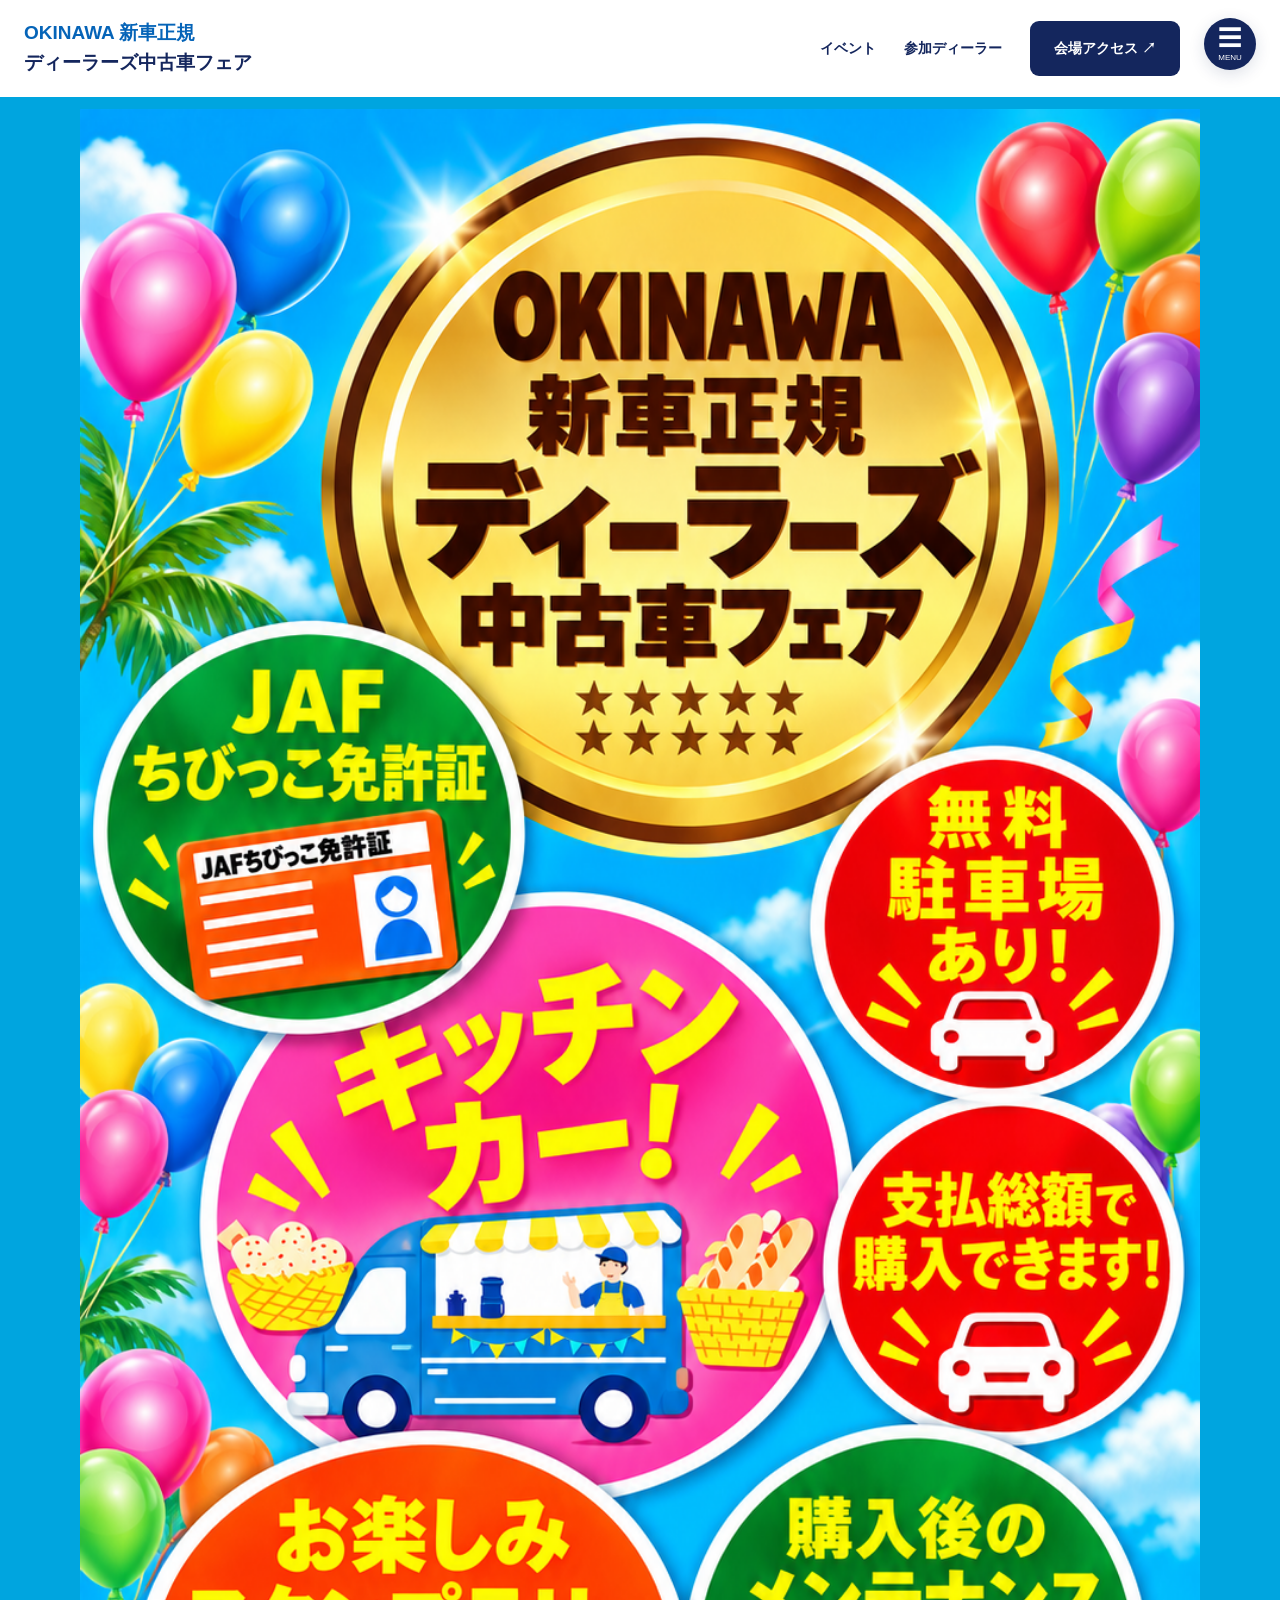
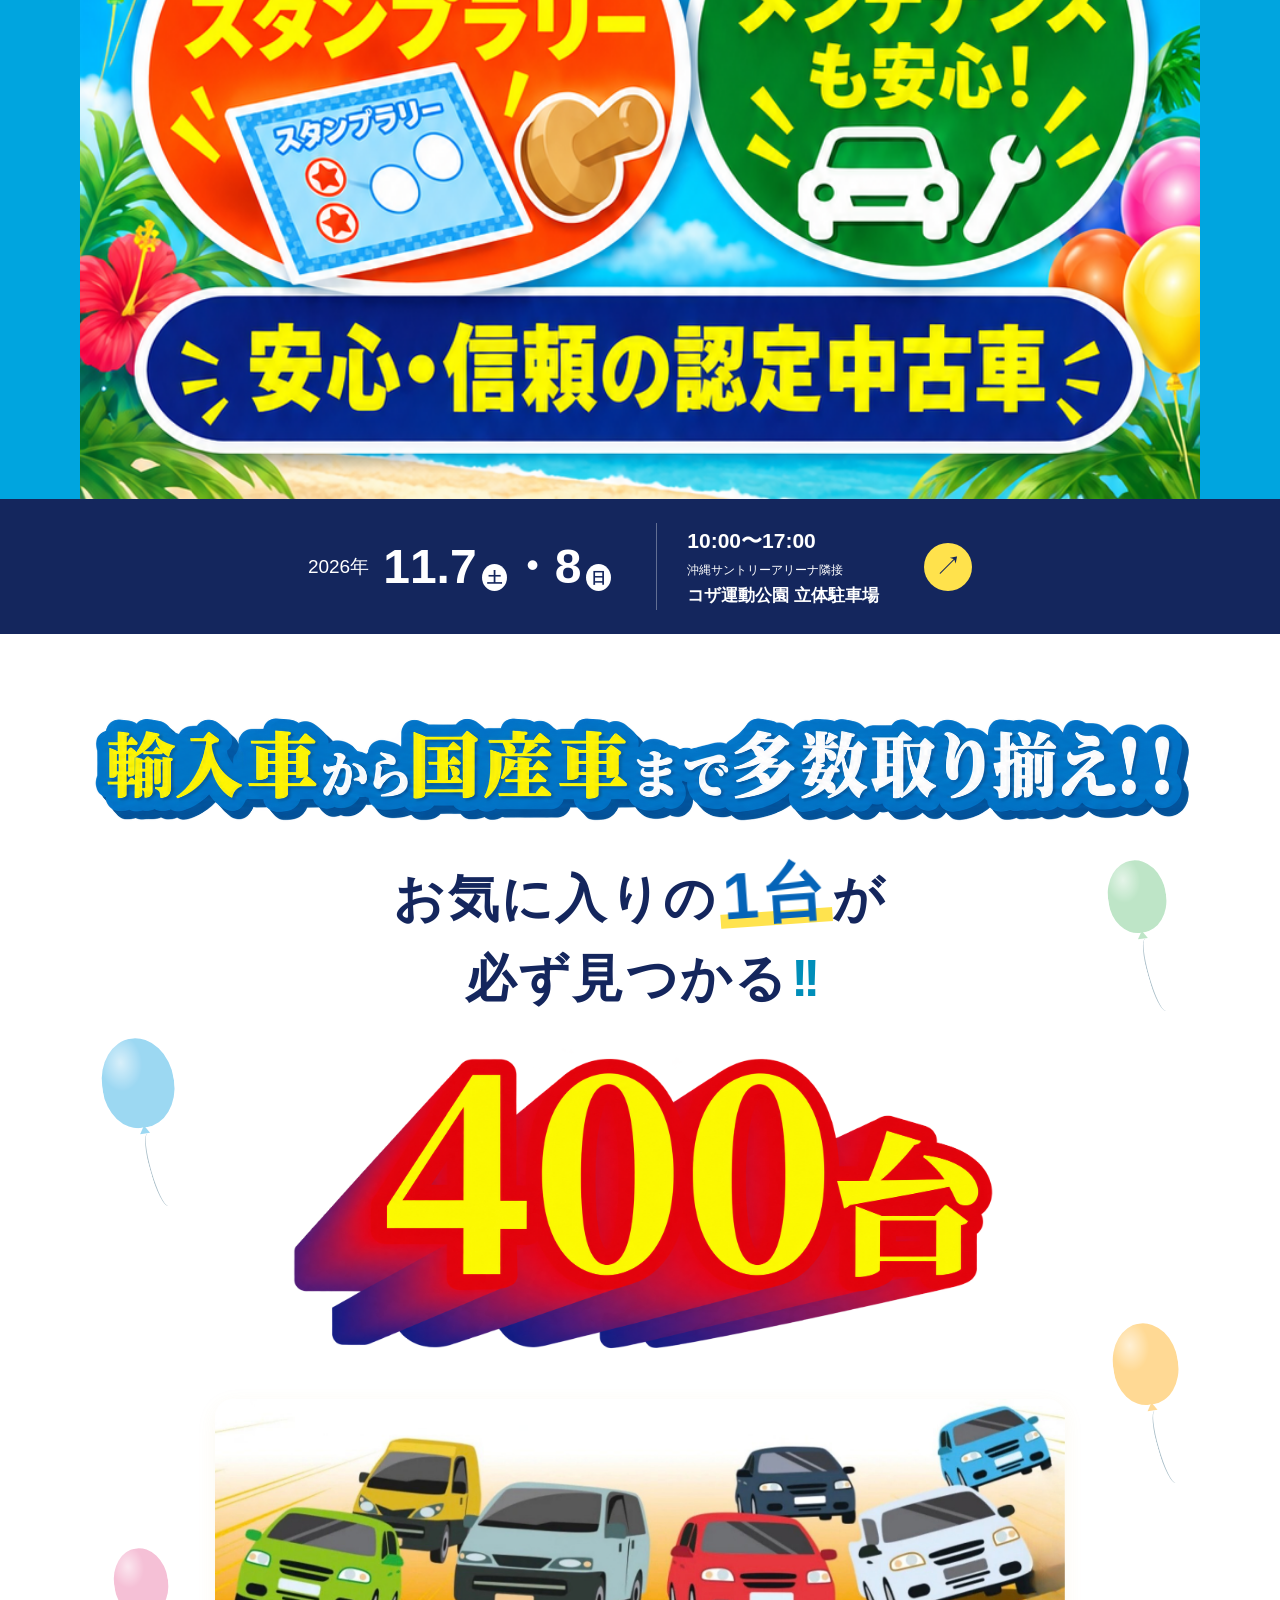
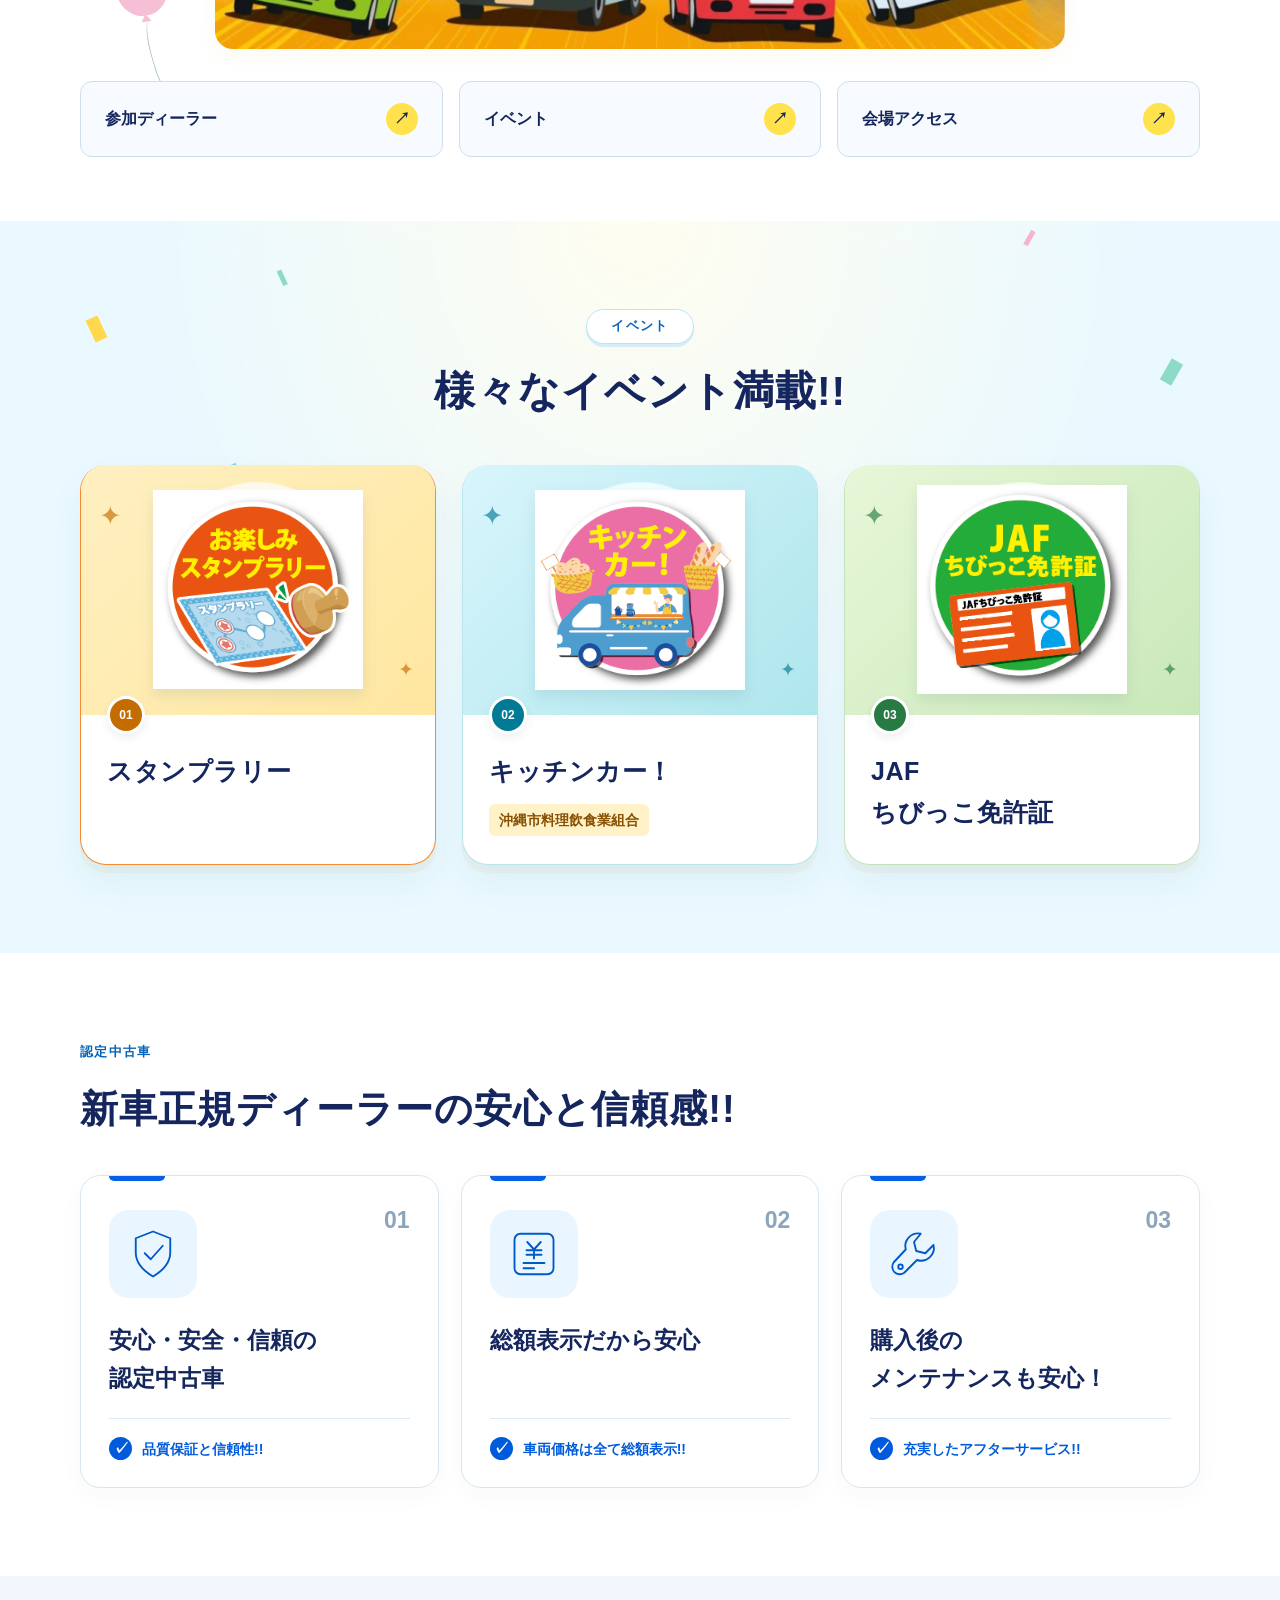
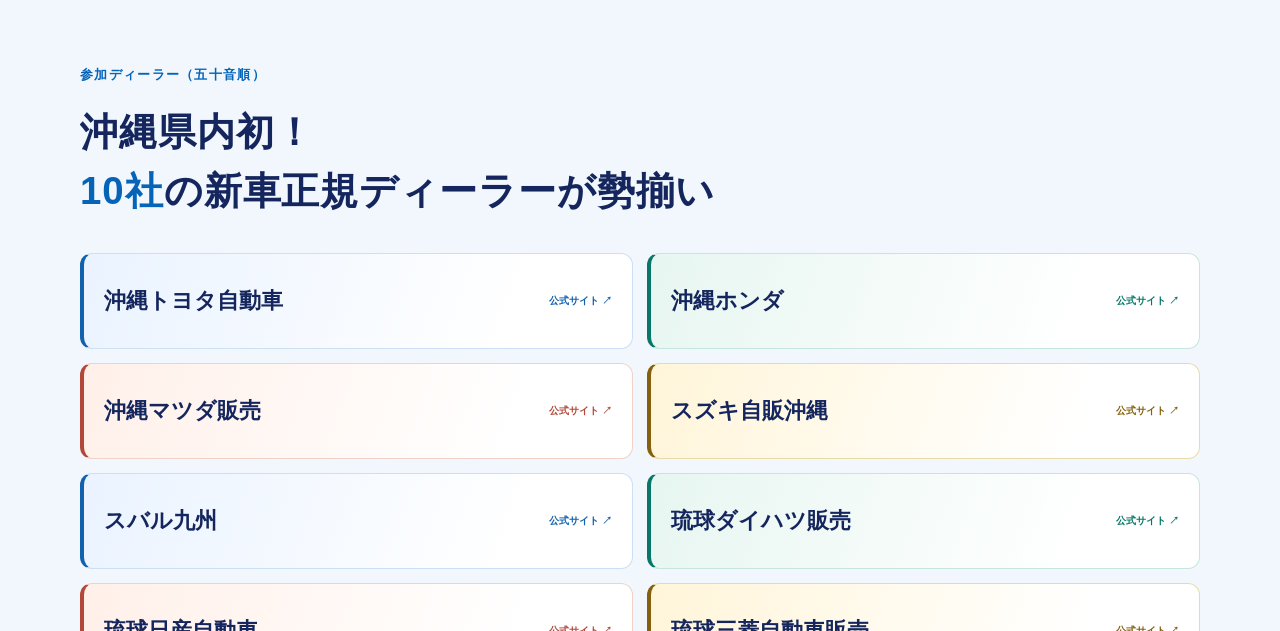
==== commit e4e4bff8: "Improve balloon visibility and stacking" ====
--- a/revision-20261009/index.html
+++ b/revision-20261009/index.html
@@ -1,5 +1,5 @@
 <!doctype html>
-<html lang="ja"><head><meta charset="utf-8"><meta name="viewport" content="width=device-width,initial-scale=1"><title>OKINAWA 新車正規ディーラーズ中古車フェア｜2026年11月7日・8日</title><meta name="description" content="沖縄県内初！10社の新車正規ディーラーが勢揃い。2026年11月7日・8日、コザ運動公園立体駐車場。400台、無料駐車場260台完備。"><link rel="icon" href="./assets/favicon.svg"><link rel="stylesheet" href="./flyer-lp.css"><script src="./premium-nav.js" defer></script><script src="./flyer-motion.js" defer></script><link rel="stylesheet" href="./revision.css?v=9"></head>
+<html lang="ja"><head><meta charset="utf-8"><meta name="viewport" content="width=device-width,initial-scale=1"><title>OKINAWA 新車正規ディーラーズ中古車フェア｜2026年11月7日・8日</title><meta name="description" content="沖縄県内初！10社の新車正規ディーラーが勢揃い。2026年11月7日・8日、コザ運動公園立体駐車場。400台、無料駐車場260台完備。"><link rel="icon" href="./assets/favicon.svg"><link rel="stylesheet" href="./flyer-lp.css"><script src="./premium-nav.js" defer></script><script src="./flyer-motion.js" defer></script><link rel="stylesheet" href="./revision.css?v=10"></head>
 <body><svg xmlns="http://www.w3.org/2000/svg" width="0" height="0" style="position:absolute" aria-hidden="true"><symbol id="shield" viewBox="0 0 72 72"><path d="M36 6l23 9v19c0 16-13 26-23 32C26 60 13 50 13 34V15z"/><path d="M25 35l8 8 16-18"/></symbol><symbol id="price" viewBox="0 0 72 72"><rect x="10" y="9" width="52" height="54" rx="8"/><path d="M22 48h28M22 55h14M27 20l9 10 9-10M36 30v12M26 31h20M26 37h20"/></symbol><symbol id="tools" viewBox="0 0 72 72"><path d="M45 9a17 17 0 0 0-20 21L9 47a10 10 0 0 0 14 14l17-17A17 17 0 0 0 62 24L51 35l-12-3-3-12z"/><circle cx="18" cy="53" r="3"/></symbol></svg><a class="skip" href="#main">本文へ移動</a><header><a class="brand" href="#top"><small>OKINAWA 新車正規</small>ディーラーズ中古車フェア</a><nav aria-label="メインナビゲーション"><a href="#fun">イベント</a><a href="#dealers">参加ディーラー</a><a class="pill" href="#access">会場アクセス ↗</a></nav><button class="menu-toggle" aria-haspopup="dialog" aria-expanded="false" aria-controls="fair-menu"><span aria-hidden="true">☰</span><small>MENU</small></button></header>
 <dialog id="fair-menu" aria-labelledby="menu-title"><div class="menu-head"><p id="menu-title">OKINAWA<br><strong>ディーラーズ中古車フェア</strong></p><button class="menu-close" aria-label="メニューを閉じる">×</button></div><img src="./assets/hero-flyer.jpg" alt=""><nav aria-label="フェア内メニュー"><a href="#top">トップ <span>↗</span></a><a href="#fun">イベント <span>↗</span></a><a href="#quality">認定中古車 <span>↗</span></a><a href="#dealers">参加ディーラー <span>↗</span></a><a href="#access">会場アクセス <span>↗</span></a><a href="./assets/flyer.pdf">チラシ <span>↗</span></a></nav><a class="button" href="./assets/flyer.pdf">チラシを見る（PDF） ↗</a><p>2026年11月7日（土）・8日（日）<br>10:00〜17:00</p></dialog>
 <main id="main"><section class="hero" id="top"><h1 class="sr-only">OKINAWA 新車正規ディーラーズ中古車フェア</h1><picture><source media="(max-width:800px)" srcset="./assets/flyer-hero-sp.png" width="941" height="1672"><img class="hero-image" src="./assets/hero-flyer.jpg" alt="OKINAWA 新車正規ディーラーズ中古車フェア。JAFちびっこ免許証、キッチンカー、お楽しみスタンプラリー、支払総額で購入できます。" width="1489" height="943" fetchpriority="high"></picture><div class="date-band"><p><span>2026年</span><strong>11.7<small>土</small>・8<small>日</small></strong></p><div><b>10:00〜17:00</b><br>沖縄サントリーアリーナ隣接<br><strong>コザ運動公園 立体駐車場</strong></div><a href="#access" aria-label="会場アクセス">↗</a></div></section>
--- a/revision-20261009/revision.css
+++ b/revision-20261009/revision.css
@@ -43,3 +43,12 @@
 .fair-balloon:nth-child(4){--balloon:#a5dcb2;left:auto;right:3%;top:19%;width:42px;height:54px;animation-delay:-1s}
 @media(prefers-reduced-motion:no-preference){.fair-balloon{animation:fair-balloon-float 7s ease-in-out infinite alternate}@keyframes fair-balloon-float{from{translate:0 20px;rotate:-5deg}to{translate:8px -35px;rotate:6deg}}}
 @media(max-width:800px){.intro-balloons{inset:0 -12px}.fair-balloon{width:26px;height:34px;opacity:.22;left:0;top:33%}.fair-balloon:nth-child(2){width:25px;height:32px;right:0;top:59%}.fair-balloon:nth-child(n+3){display:none}.fair-balloon:after{height:40px}}
+
+/* Keep balloons visible above the section background and behind content. */
+.intro>.intro-balloons{z-index:0;inset:0;}
+.intro>:not(.intro-balloons){position:relative;z-index:1}
+.intro .fair-balloon{opacity:.72;width:72px;height:90px;left:2%;}
+.intro .fair-balloon:nth-child(2){left:auto;right:2%;width:65px;height:82px}
+.intro .fair-balloon:nth-child(3){left:3%;width:54px;height:68px}
+.intro .fair-balloon:nth-child(4){left:auto;right:3%;width:58px;height:73px}
+@media(max-width:800px){.intro .fair-balloon{width:32px;height:41px;left:0;opacity:.55}.intro .fair-balloon:nth-child(2){width:30px;height:39px;right:0}}
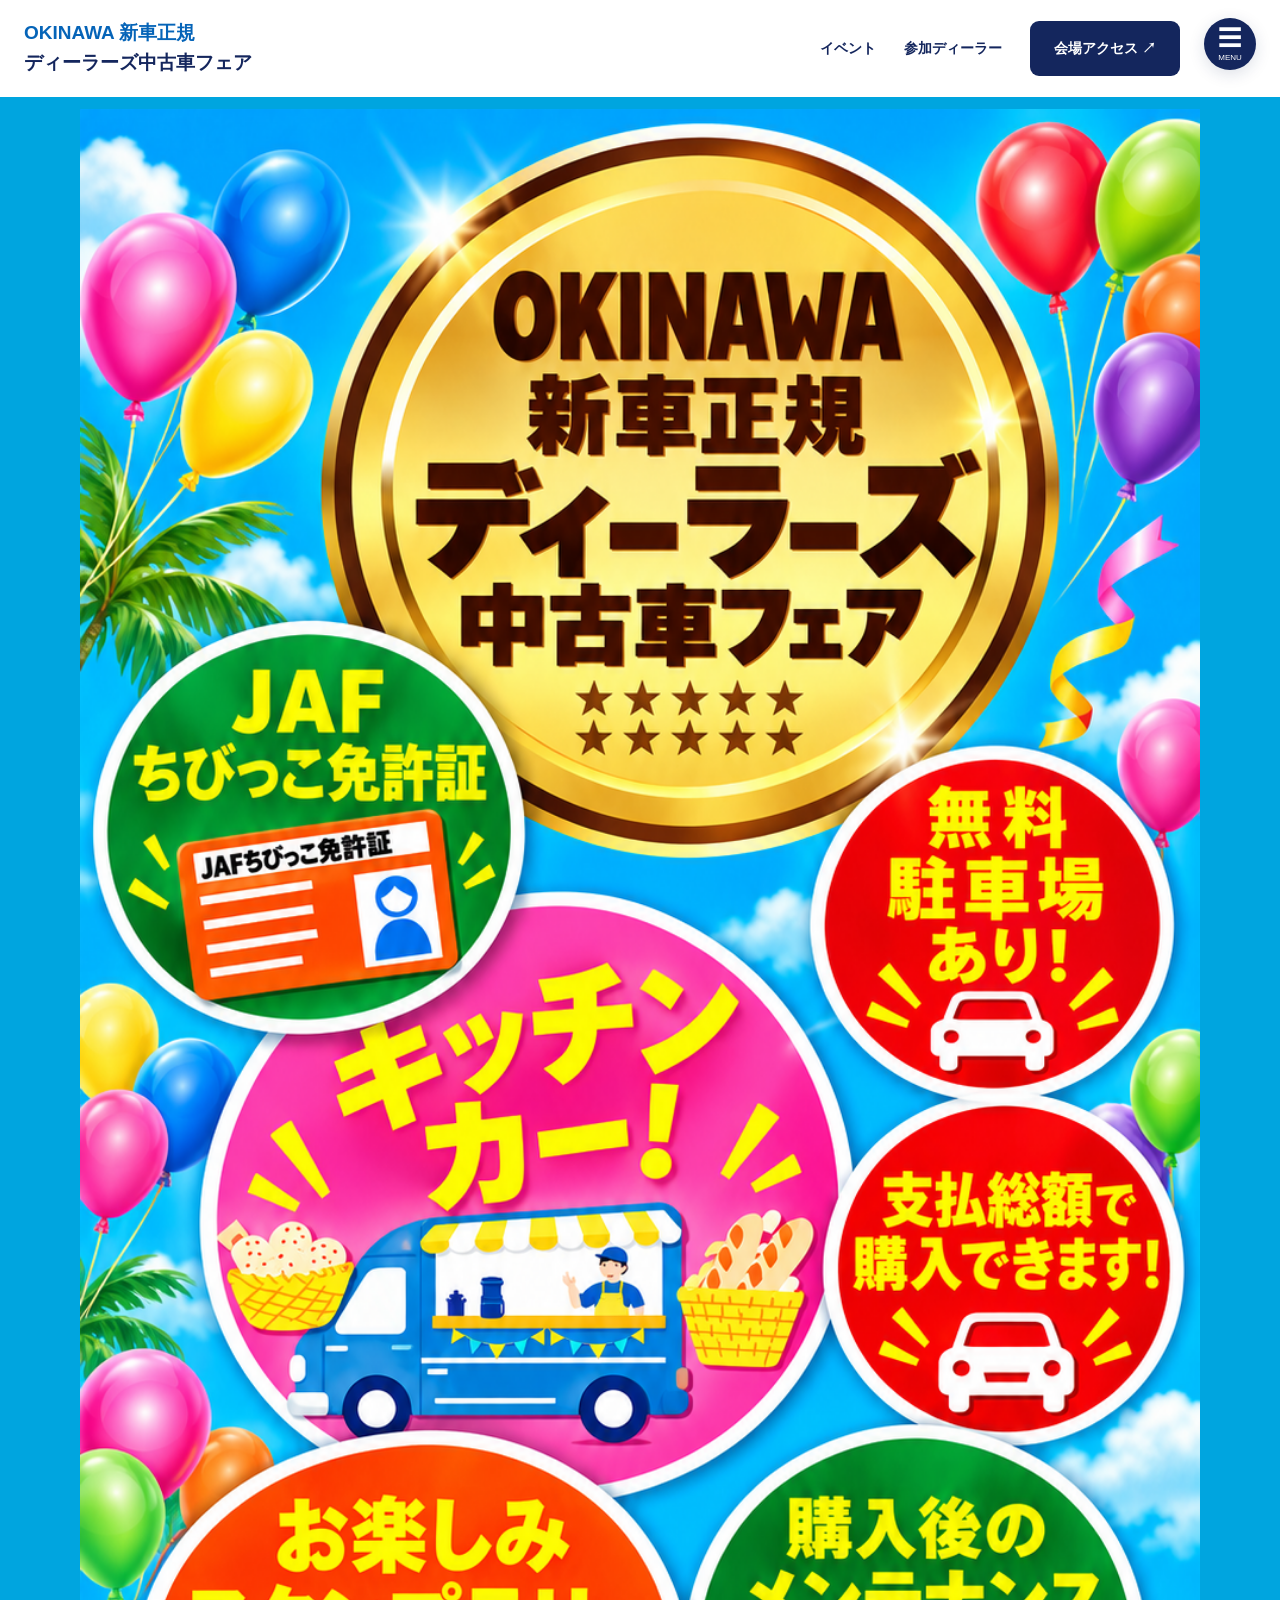
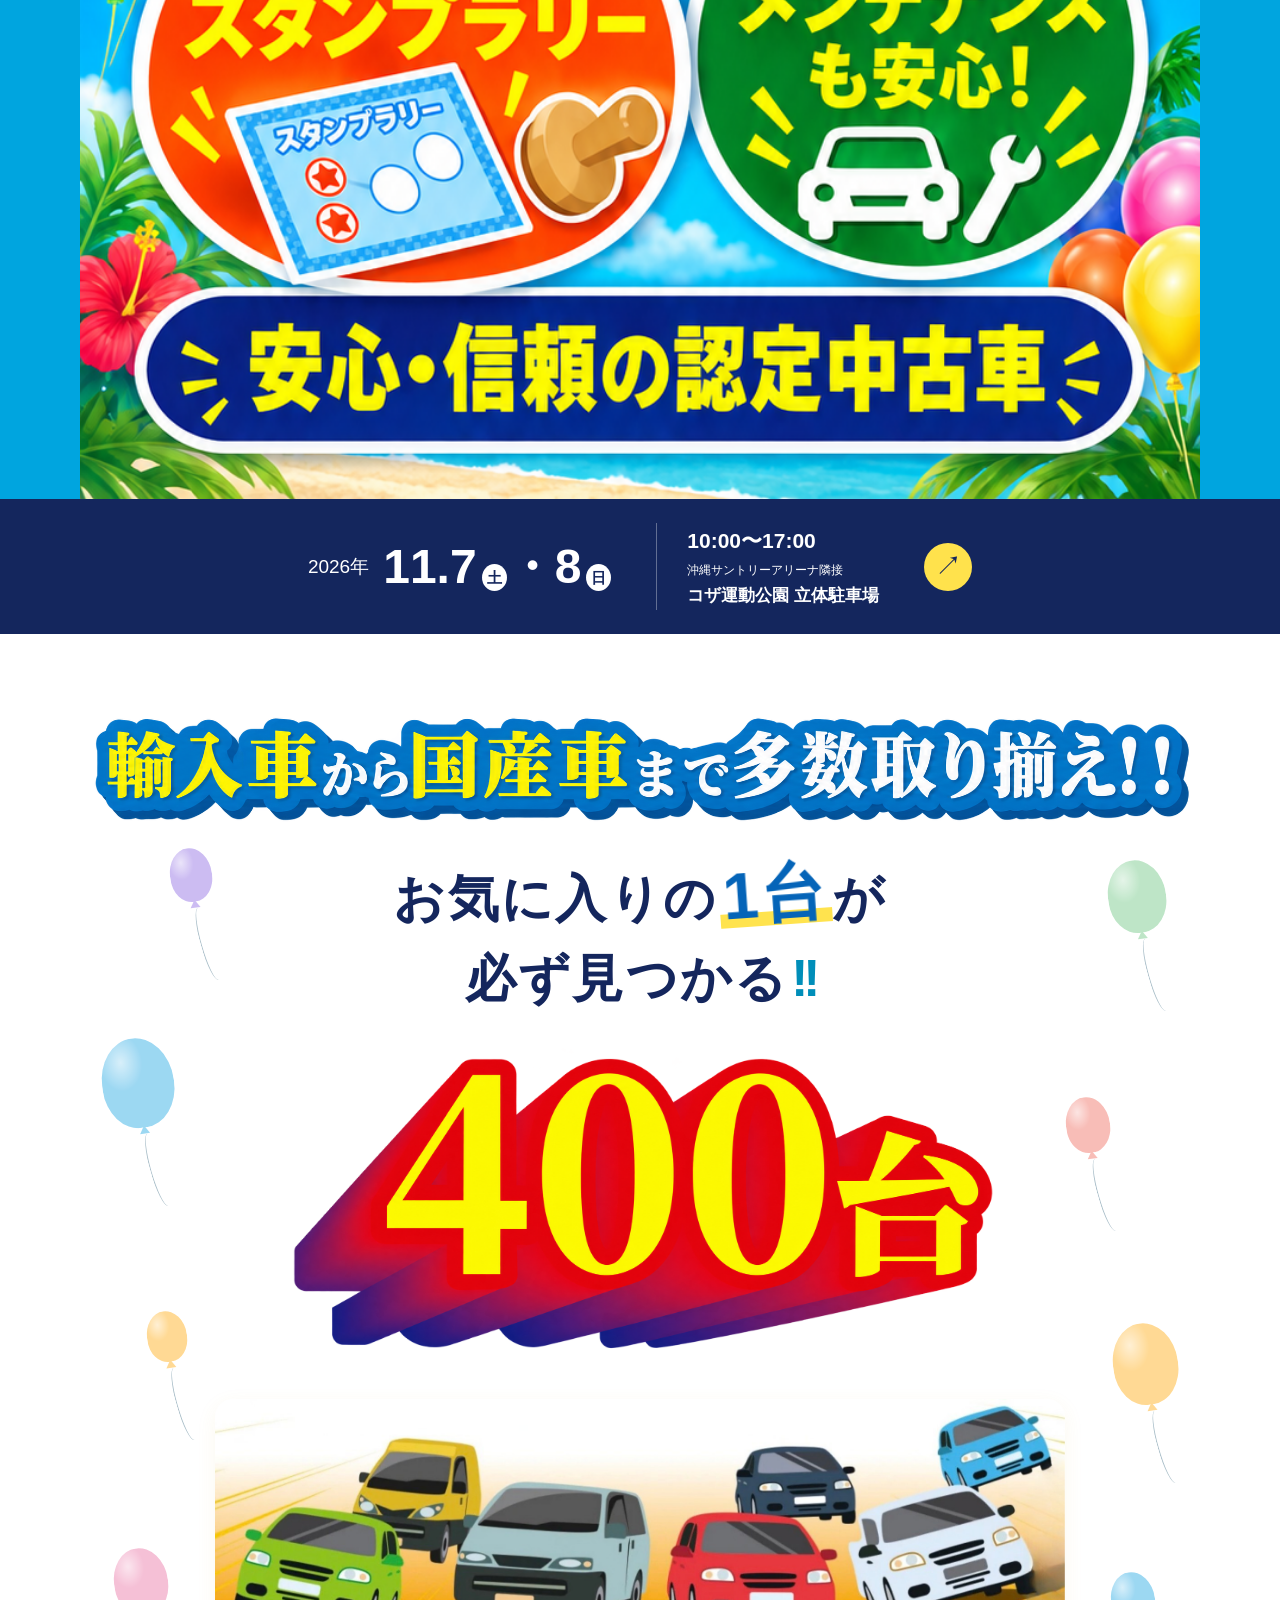
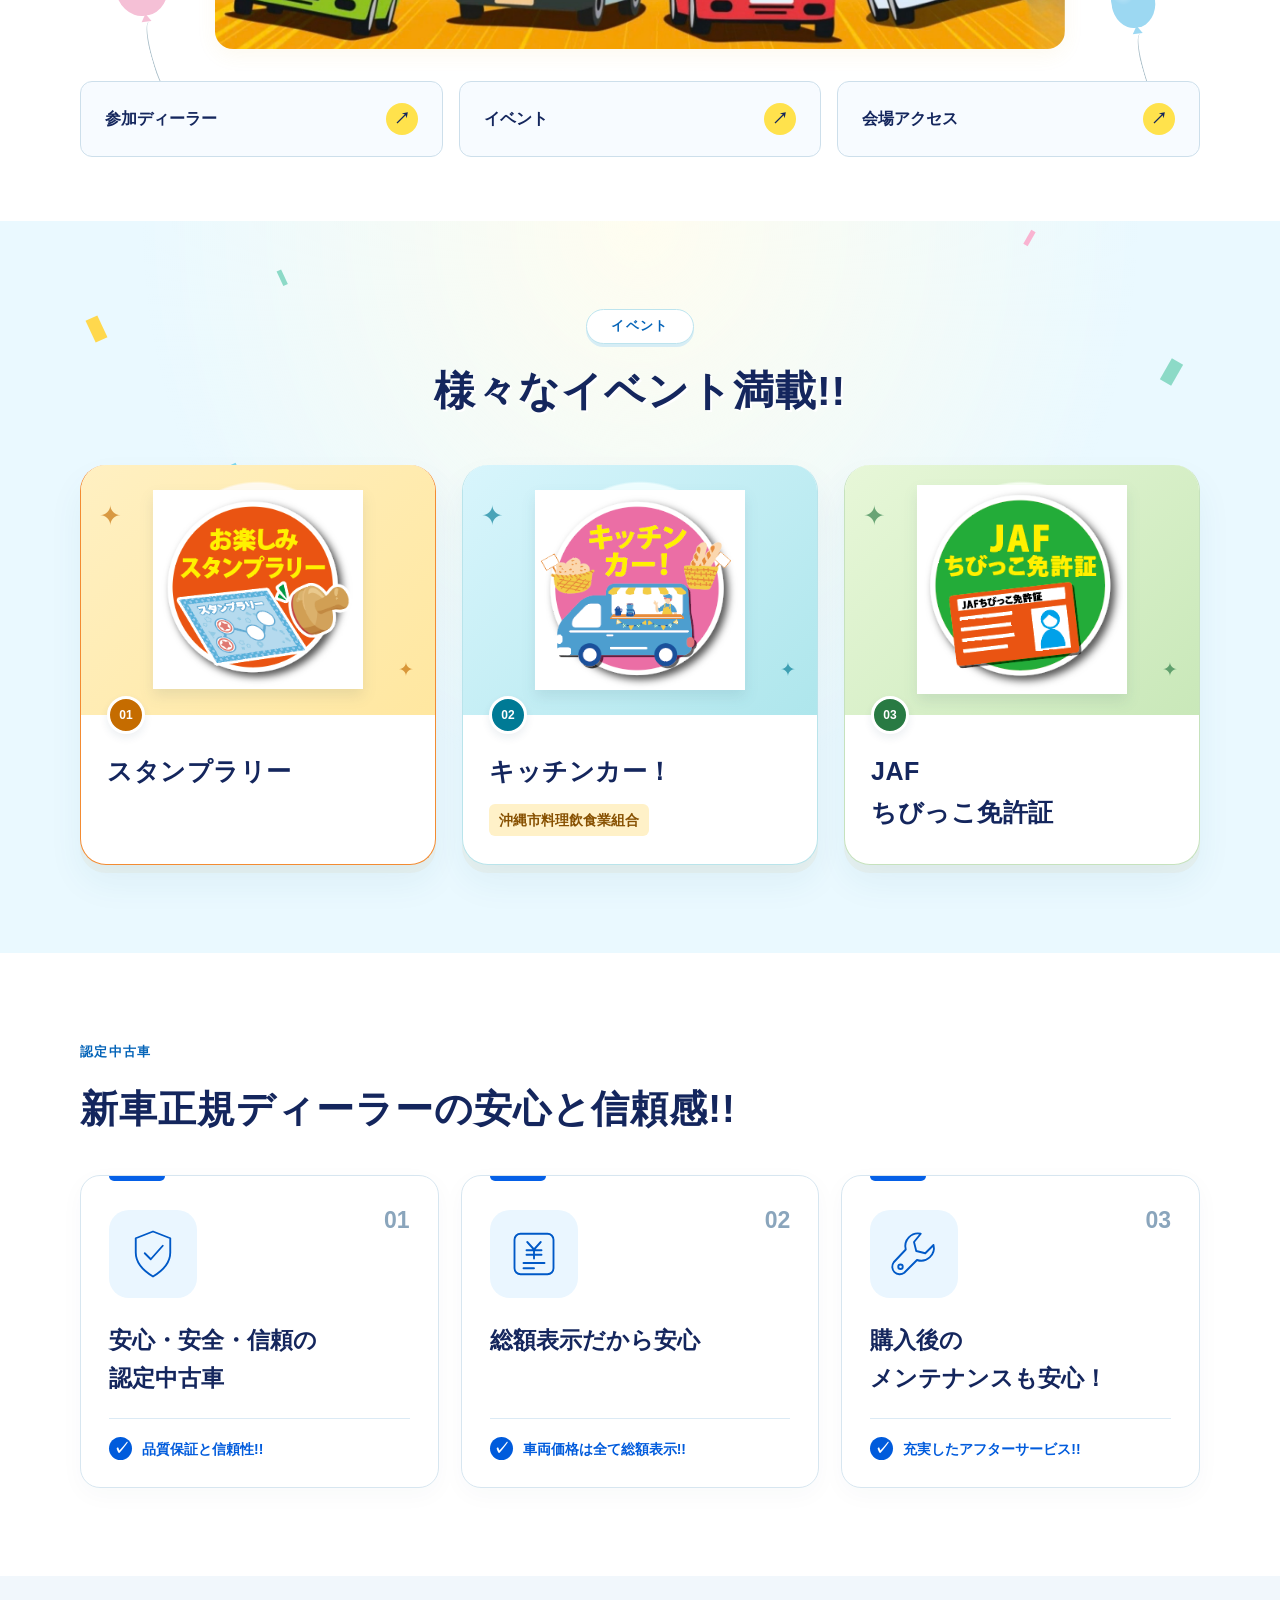
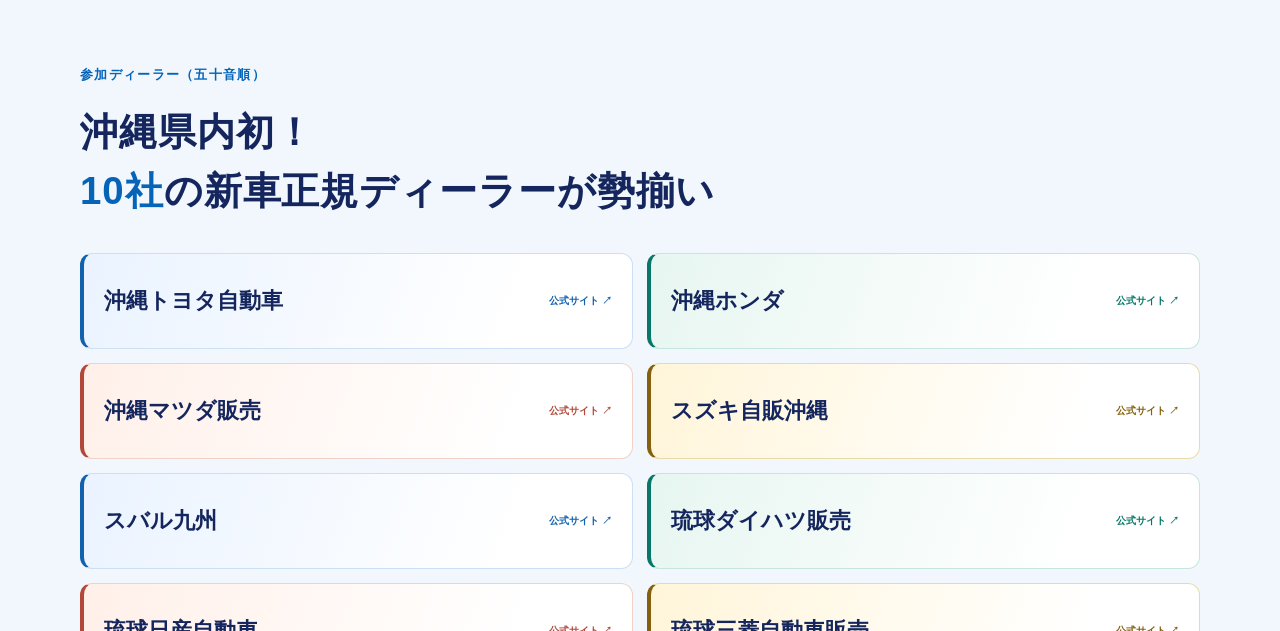
==== commit e84787fc: "Increase balloons to eight desktop and four mobile" ====
--- a/revision-20261009/index.html
+++ b/revision-20261009/index.html
@@ -1,9 +1,9 @@
 <!doctype html>
-<html lang="ja"><head><meta charset="utf-8"><meta name="viewport" content="width=device-width,initial-scale=1"><title>OKINAWA 新車正規ディーラーズ中古車フェア｜2026年11月7日・8日</title><meta name="description" content="沖縄県内初！10社の新車正規ディーラーが勢揃い。2026年11月7日・8日、コザ運動公園立体駐車場。400台、無料駐車場260台完備。"><link rel="icon" href="./assets/favicon.svg"><link rel="stylesheet" href="./flyer-lp.css"><script src="./premium-nav.js" defer></script><script src="./flyer-motion.js" defer></script><link rel="stylesheet" href="./revision.css?v=10"></head>
+<html lang="ja"><head><meta charset="utf-8"><meta name="viewport" content="width=device-width,initial-scale=1"><title>OKINAWA 新車正規ディーラーズ中古車フェア｜2026年11月7日・8日</title><meta name="description" content="沖縄県内初！10社の新車正規ディーラーが勢揃い。2026年11月7日・8日、コザ運動公園立体駐車場。400台、無料駐車場260台完備。"><link rel="icon" href="./assets/favicon.svg"><link rel="stylesheet" href="./flyer-lp.css"><script src="./premium-nav.js" defer></script><script src="./flyer-motion.js" defer></script><link rel="stylesheet" href="./revision.css?v=11"></head>
 <body><svg xmlns="http://www.w3.org/2000/svg" width="0" height="0" style="position:absolute" aria-hidden="true"><symbol id="shield" viewBox="0 0 72 72"><path d="M36 6l23 9v19c0 16-13 26-23 32C26 60 13 50 13 34V15z"/><path d="M25 35l8 8 16-18"/></symbol><symbol id="price" viewBox="0 0 72 72"><rect x="10" y="9" width="52" height="54" rx="8"/><path d="M22 48h28M22 55h14M27 20l9 10 9-10M36 30v12M26 31h20M26 37h20"/></symbol><symbol id="tools" viewBox="0 0 72 72"><path d="M45 9a17 17 0 0 0-20 21L9 47a10 10 0 0 0 14 14l17-17A17 17 0 0 0 62 24L51 35l-12-3-3-12z"/><circle cx="18" cy="53" r="3"/></symbol></svg><a class="skip" href="#main">本文へ移動</a><header><a class="brand" href="#top"><small>OKINAWA 新車正規</small>ディーラーズ中古車フェア</a><nav aria-label="メインナビゲーション"><a href="#fun">イベント</a><a href="#dealers">参加ディーラー</a><a class="pill" href="#access">会場アクセス ↗</a></nav><button class="menu-toggle" aria-haspopup="dialog" aria-expanded="false" aria-controls="fair-menu"><span aria-hidden="true">☰</span><small>MENU</small></button></header>
 <dialog id="fair-menu" aria-labelledby="menu-title"><div class="menu-head"><p id="menu-title">OKINAWA<br><strong>ディーラーズ中古車フェア</strong></p><button class="menu-close" aria-label="メニューを閉じる">×</button></div><img src="./assets/hero-flyer.jpg" alt=""><nav aria-label="フェア内メニュー"><a href="#top">トップ <span>↗</span></a><a href="#fun">イベント <span>↗</span></a><a href="#quality">認定中古車 <span>↗</span></a><a href="#dealers">参加ディーラー <span>↗</span></a><a href="#access">会場アクセス <span>↗</span></a><a href="./assets/flyer.pdf">チラシ <span>↗</span></a></nav><a class="button" href="./assets/flyer.pdf">チラシを見る（PDF） ↗</a><p>2026年11月7日（土）・8日（日）<br>10:00〜17:00</p></dialog>
 <main id="main"><section class="hero" id="top"><h1 class="sr-only">OKINAWA 新車正規ディーラーズ中古車フェア</h1><picture><source media="(max-width:800px)" srcset="./assets/flyer-hero-sp.png" width="941" height="1672"><img class="hero-image" src="./assets/hero-flyer.jpg" alt="OKINAWA 新車正規ディーラーズ中古車フェア。JAFちびっこ免許証、キッチンカー、お楽しみスタンプラリー、支払総額で購入できます。" width="1489" height="943" fetchpriority="high"></picture><div class="date-band"><p><span>2026年</span><strong>11.7<small>土</small>・8<small>日</small></strong></p><div><b>10:00〜17:00</b><br>沖縄サントリーアリーナ隣接<br><strong>コザ運動公園 立体駐車場</strong></div><a href="#access" aria-label="会場アクセス">↗</a></div></section>
-<section class="intro wrap"><div class="intro-balloons" aria-hidden="true"><i class="fair-balloon"></i><i class="fair-balloon"></i><i class="fair-balloon"></i><i class="fair-balloon"></i></div><p class="kicker stock-heading" data-text-motion="burst"><img src="./assets/stock-heading.png" width="2172" height="724" alt="輸入車から国産車まで多数取り揃え!!"></p><h2><span class="intro-line">お気に入りの<span class="one-car" data-text-motion="roll">1台</span>が</span><br><span class="intro-line">必ず見つかる<span class="exclaim">!!</span></span></h2><div class="stock stock-art"><span class="stock-crop" data-text-motion="pop" role="img" aria-label="400台"><img src="./assets/400.png" alt="" width="1884" height="835"></span></div><div class="flyer-cars" role="button" tabindex="0" aria-label="車のイラストのアニメーションを再生"><img src="./assets/7cars.jpg" width="1874" height="552" alt="チラシに掲載された色とりどりの車のイラスト"></div><div class="shortcuts"><a href="#dealers">参加ディーラー <span>↗</span></a><a href="#fun">イベント <span>↗</span></a><a href="#access">会場アクセス <span>↗</span></a></div></section>
+<section class="intro wrap"><div class="intro-balloons" aria-hidden="true"><i class="fair-balloon"></i><i class="fair-balloon"></i><i class="fair-balloon"></i><i class="fair-balloon"></i><i class="fair-balloon"></i><i class="fair-balloon"></i><i class="fair-balloon"></i><i class="fair-balloon"></i></div><p class="kicker stock-heading" data-text-motion="burst"><img src="./assets/stock-heading.png" width="2172" height="724" alt="輸入車から国産車まで多数取り揃え!!"></p><h2><span class="intro-line">お気に入りの<span class="one-car" data-text-motion="roll">1台</span>が</span><br><span class="intro-line">必ず見つかる<span class="exclaim">!!</span></span></h2><div class="stock stock-art"><span class="stock-crop" data-text-motion="pop" role="img" aria-label="400台"><img src="./assets/400.png" alt="" width="1884" height="835"></span></div><div class="flyer-cars" role="button" tabindex="0" aria-label="車のイラストのアニメーションを再生"><img src="./assets/7cars.jpg" width="1874" height="552" alt="チラシに掲載された色とりどりの車のイラスト"></div><div class="shortcuts"><a href="#dealers">参加ディーラー <span>↗</span></a><a href="#fun">イベント <span>↗</span></a><a href="#access">会場アクセス <span>↗</span></a></div></section>
 <section class="events section" id="fun"><div class="wrap"><p class="section-label">イベント</p><h2>様々なイベント満載!!</h2><div class="event-grid"><article><div class="event-art stamp" aria-hidden="true"><img src="./assets/stamp.png" alt=""></div><span class="event-no">01</span><h3>スタンプラリー</h3></article><article><div class="event-art food" aria-hidden="true"><img src="./assets/kitchen.png" alt=""></div><span class="event-no">02</span><h3>キッチンカー！</h3><p>沖縄市料理飲食業組合</p></article><article><div class="event-art jaf" aria-hidden="true"><img src="./assets/jaf.png" alt=""></div><span class="event-no">03</span><h3>JAF<br>ちびっこ免許証</h3></article></div>
 		<!--<div class="benefit"><span data-text-motion="bounce">ご成約特典あり！</span></div>--></div></section>
 <section class="section wrap" id="quality"><p class="section-label">認定中古車</p><h2>新車正規ディーラーの安心と信頼感!!</h2><div class="trust-grid"><article><span class="trust-number">01</span><svg class="trust-icon" aria-hidden="true"><use href="#shield"/></svg><h3>安心・安全・信頼の<br>認定中古車</h3><p>品質保証と信頼性!!</p></article><article><span class="trust-number">02</span><svg class="trust-icon" aria-hidden="true"><use href="#price"/></svg><h3>総額表示だから安心</h3><p>車両価格は全て総額表示!!</p></article><article><span class="trust-number">03</span><svg class="trust-icon" aria-hidden="true"><use href="#tools"/></svg><h3>購入後の<br>メンテナンスも安心！</h3><p>充実したアフターサービス!!</p></article></div></section>
--- a/revision-20261009/revision.css
+++ b/revision-20261009/revision.css
@@ -52,3 +52,17 @@
 .intro .fair-balloon:nth-child(3){left:3%;width:54px;height:68px}
 .intro .fair-balloon:nth-child(4){left:auto;right:3%;width:58px;height:73px}
 @media(max-width:800px){.intro .fair-balloon{width:32px;height:41px;left:0;opacity:.55}.intro .fair-balloon:nth-child(2){width:30px;height:39px;right:0}}
+
+.intro .fair-balloon:nth-child(5){--balloon:#b9a3ee;left:8%;top:18%;width:42px;height:54px;animation-delay:-2s}
+.intro .fair-balloon:nth-child(6){--balloon:#f6a49c;left:auto;right:8%;top:39%;width:44px;height:56px;animation-delay:-4s}
+.intro .fair-balloon:nth-child(7){--balloon:#ffcb6b;left:6%;top:57%;width:40px;height:51px;animation-delay:-6s}
+.intro .fair-balloon:nth-child(8){--balloon:#77c9ee;left:auto;right:4%;top:79%;width:44px;height:56px;animation-delay:-1.5s}
+@media(max-width:800px){
+ .intro .fair-balloon:nth-child(-n+4){display:block;width:26px;height:34px;opacity:.65}
+ .intro .fair-balloon:nth-child(1){left:0;right:auto;top:25%}
+ .intro .fair-balloon:nth-child(2){left:auto;right:0;top:27%}
+ .intro .fair-balloon:nth-child(3){left:0;right:auto;top:49%}
+ .intro .fair-balloon:nth-child(4){left:auto;right:0;top:49%}
+ .intro .fair-balloon:nth-child(n+5){display:none}
+}
+
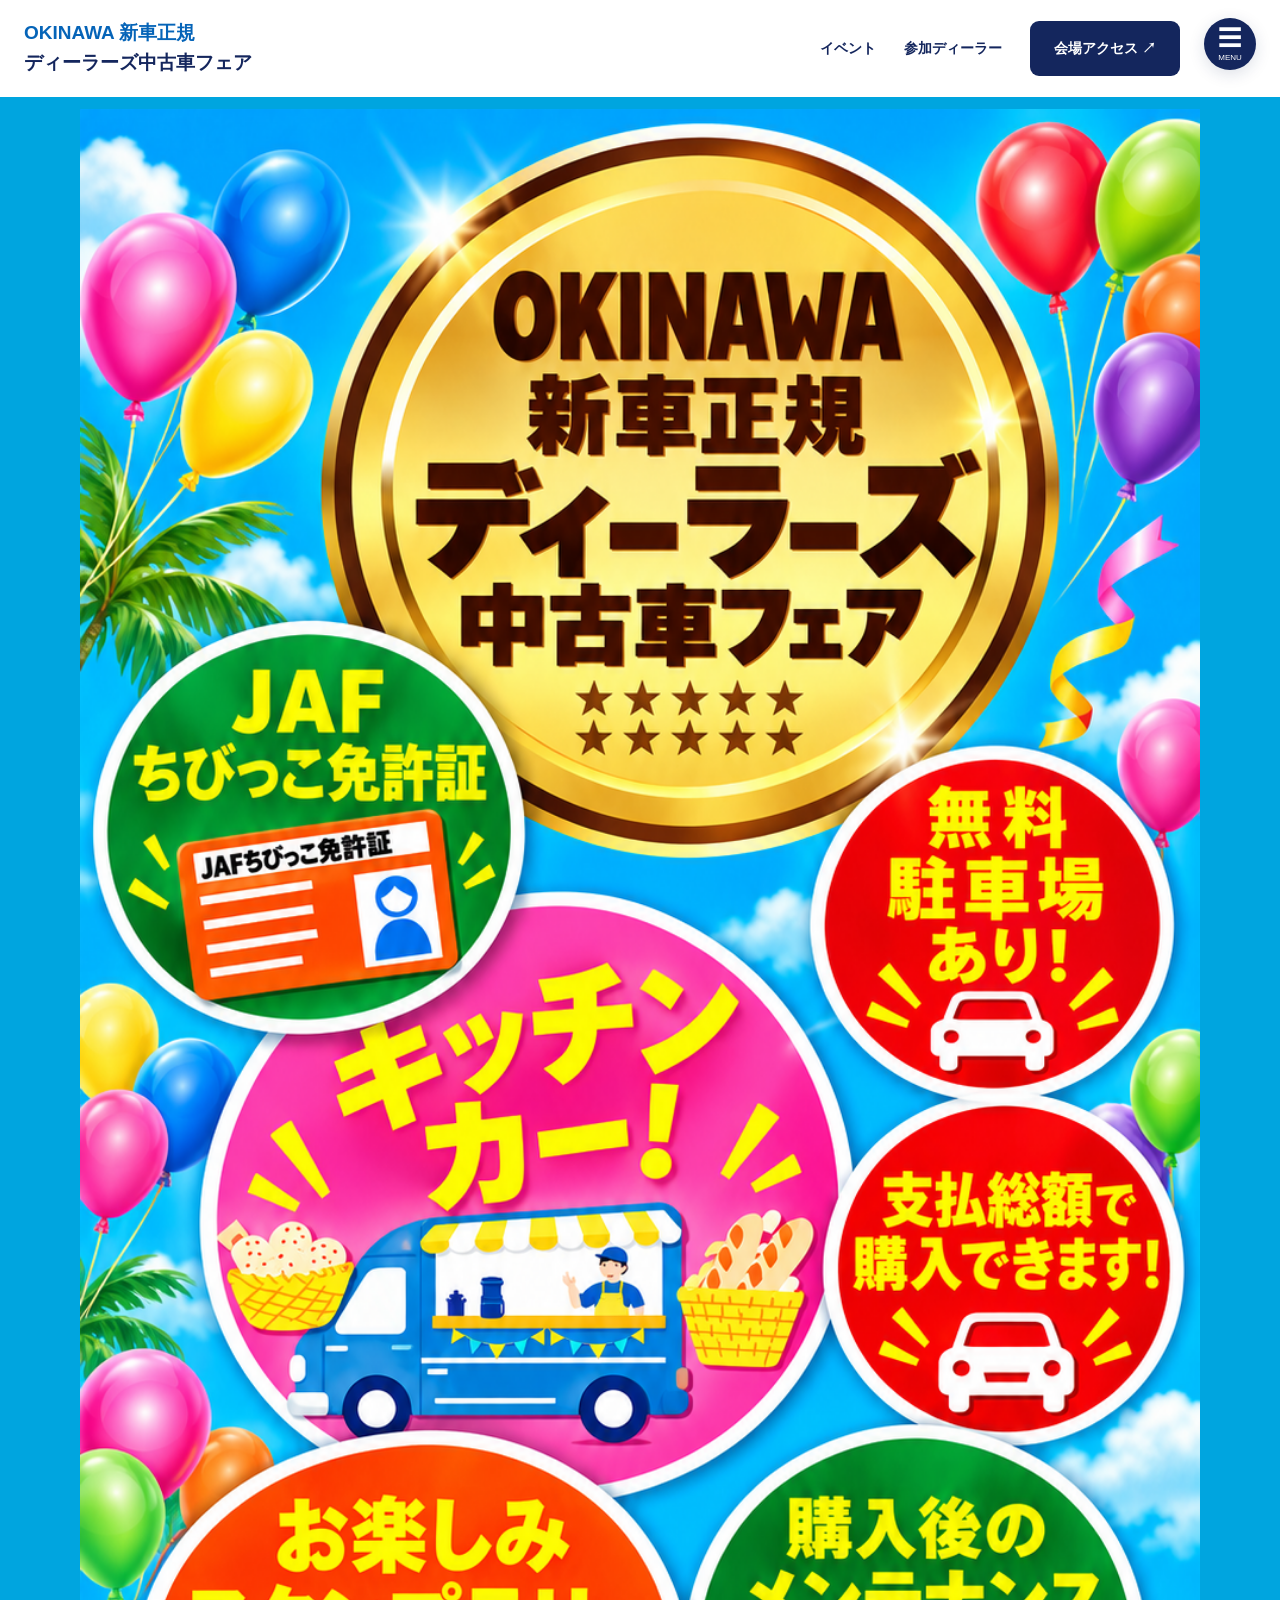
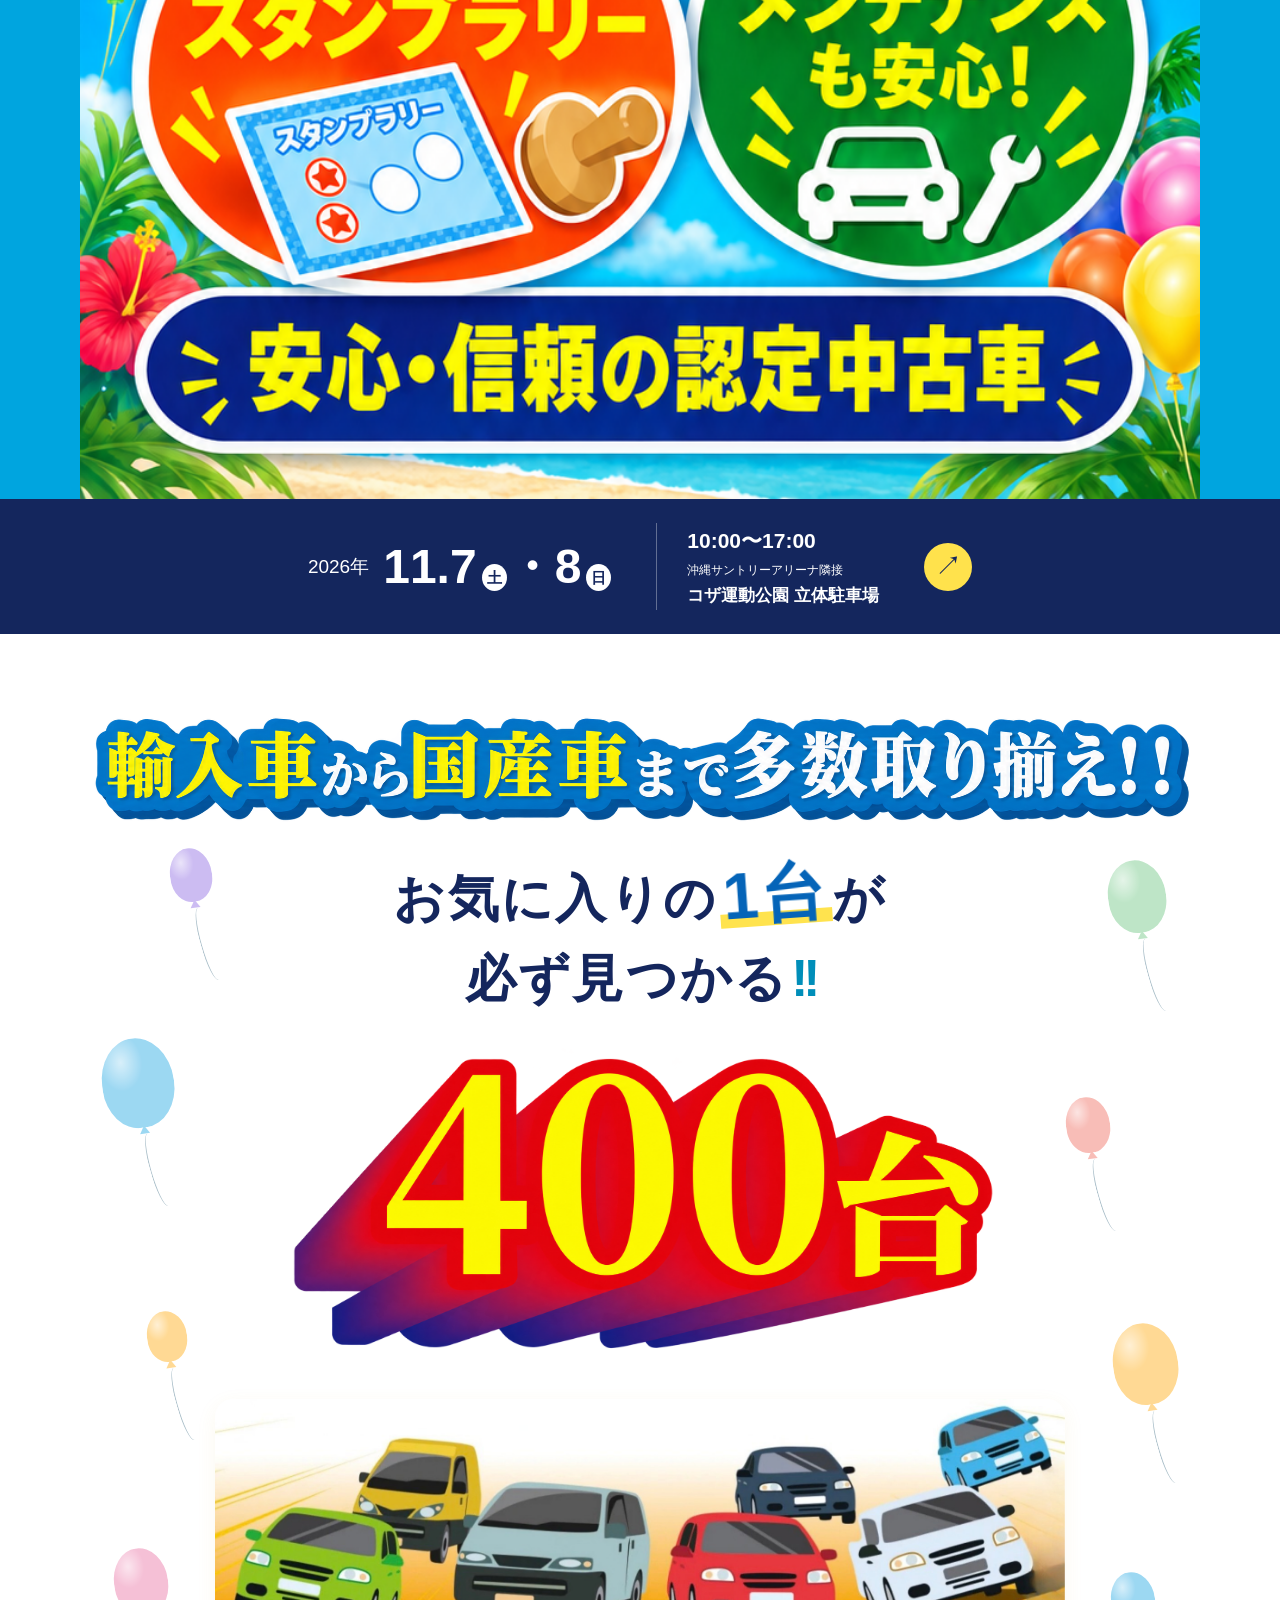
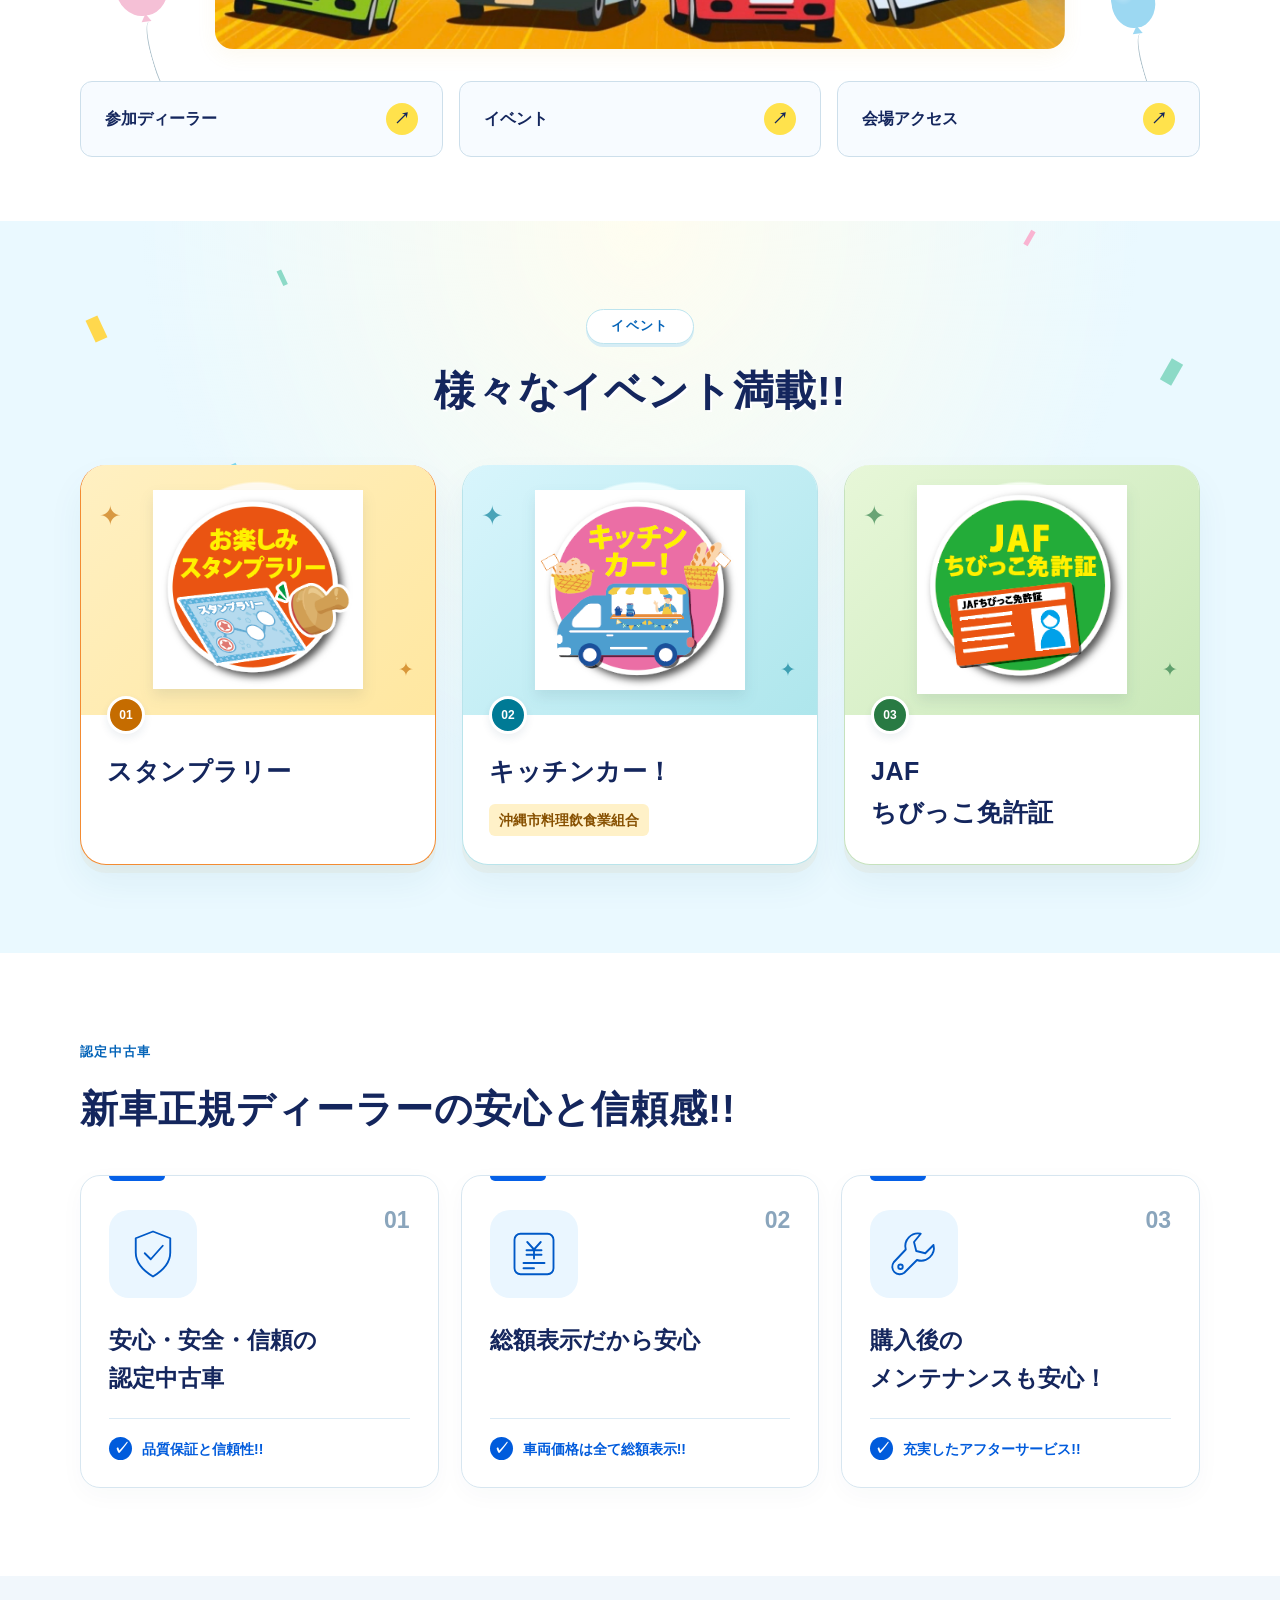
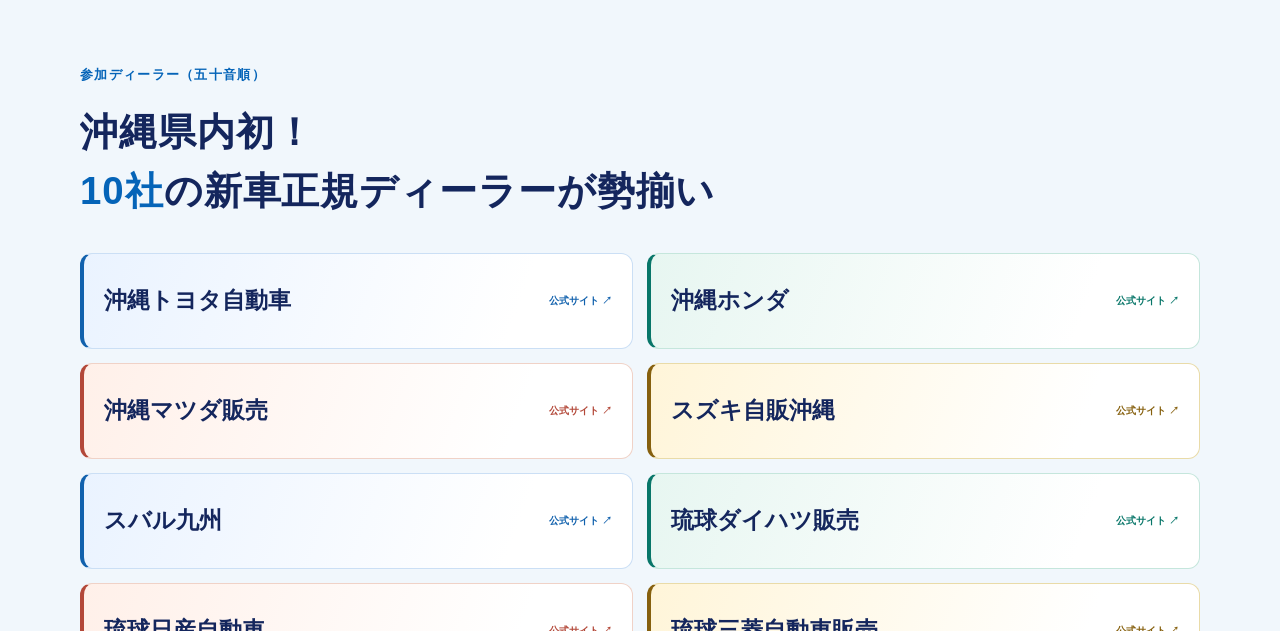
==== commit 24517d91: "Match dealer names to trust heading typography" ====
--- a/revision-20261009/index.html
+++ b/revision-20261009/index.html
@@ -1,5 +1,5 @@
 <!doctype html>
-<html lang="ja"><head><meta charset="utf-8"><meta name="viewport" content="width=device-width,initial-scale=1"><title>OKINAWA 新車正規ディーラーズ中古車フェア｜2026年11月7日・8日</title><meta name="description" content="沖縄県内初！10社の新車正規ディーラーが勢揃い。2026年11月7日・8日、コザ運動公園立体駐車場。400台、無料駐車場260台完備。"><link rel="icon" href="./assets/favicon.svg"><link rel="stylesheet" href="./flyer-lp.css"><script src="./premium-nav.js" defer></script><script src="./flyer-motion.js" defer></script><link rel="stylesheet" href="./revision.css?v=11"></head>
+<html lang="ja"><head><meta charset="utf-8"><meta name="viewport" content="width=device-width,initial-scale=1"><title>OKINAWA 新車正規ディーラーズ中古車フェア｜2026年11月7日・8日</title><meta name="description" content="沖縄県内初！10社の新車正規ディーラーが勢揃い。2026年11月7日・8日、コザ運動公園立体駐車場。400台、無料駐車場260台完備。"><link rel="icon" href="./assets/favicon.svg"><link rel="stylesheet" href="./flyer-lp.css"><script src="./premium-nav.js" defer></script><script src="./flyer-motion.js" defer></script><link rel="stylesheet" href="./revision.css?v=12"></head>
 <body><svg xmlns="http://www.w3.org/2000/svg" width="0" height="0" style="position:absolute" aria-hidden="true"><symbol id="shield" viewBox="0 0 72 72"><path d="M36 6l23 9v19c0 16-13 26-23 32C26 60 13 50 13 34V15z"/><path d="M25 35l8 8 16-18"/></symbol><symbol id="price" viewBox="0 0 72 72"><rect x="10" y="9" width="52" height="54" rx="8"/><path d="M22 48h28M22 55h14M27 20l9 10 9-10M36 30v12M26 31h20M26 37h20"/></symbol><symbol id="tools" viewBox="0 0 72 72"><path d="M45 9a17 17 0 0 0-20 21L9 47a10 10 0 0 0 14 14l17-17A17 17 0 0 0 62 24L51 35l-12-3-3-12z"/><circle cx="18" cy="53" r="3"/></symbol></svg><a class="skip" href="#main">本文へ移動</a><header><a class="brand" href="#top"><small>OKINAWA 新車正規</small>ディーラーズ中古車フェア</a><nav aria-label="メインナビゲーション"><a href="#fun">イベント</a><a href="#dealers">参加ディーラー</a><a class="pill" href="#access">会場アクセス ↗</a></nav><button class="menu-toggle" aria-haspopup="dialog" aria-expanded="false" aria-controls="fair-menu"><span aria-hidden="true">☰</span><small>MENU</small></button></header>
 <dialog id="fair-menu" aria-labelledby="menu-title"><div class="menu-head"><p id="menu-title">OKINAWA<br><strong>ディーラーズ中古車フェア</strong></p><button class="menu-close" aria-label="メニューを閉じる">×</button></div><img src="./assets/hero-flyer.jpg" alt=""><nav aria-label="フェア内メニュー"><a href="#top">トップ <span>↗</span></a><a href="#fun">イベント <span>↗</span></a><a href="#quality">認定中古車 <span>↗</span></a><a href="#dealers">参加ディーラー <span>↗</span></a><a href="#access">会場アクセス <span>↗</span></a><a href="./assets/flyer.pdf">チラシ <span>↗</span></a></nav><a class="button" href="./assets/flyer.pdf">チラシを見る（PDF） ↗</a><p>2026年11月7日（土）・8日（日）<br>10:00〜17:00</p></dialog>
 <main id="main"><section class="hero" id="top"><h1 class="sr-only">OKINAWA 新車正規ディーラーズ中古車フェア</h1><picture><source media="(max-width:800px)" srcset="./assets/flyer-hero-sp.png" width="941" height="1672"><img class="hero-image" src="./assets/hero-flyer.jpg" alt="OKINAWA 新車正規ディーラーズ中古車フェア。JAFちびっこ免許証、キッチンカー、お楽しみスタンプラリー、支払総額で購入できます。" width="1489" height="943" fetchpriority="high"></picture><div class="date-band"><p><span>2026年</span><strong>11.7<small>土</small>・8<small>日</small></strong></p><div><b>10:00〜17:00</b><br>沖縄サントリーアリーナ隣接<br><strong>コザ運動公園 立体駐車場</strong></div><a href="#access" aria-label="会場アクセス">↗</a></div></section>
--- a/revision-20261009/revision.css
+++ b/revision-20261009/revision.css
@@ -66,3 +66,7 @@
  .intro .fair-balloon:nth-child(n+5){display:none}
 }
 
+
+/* Match the trust-card heading size for every dealer name. */
+.dealer-grid strong{font-size:23px;font-weight:700;line-height:1.65;white-space:nowrap;flex-shrink:0}
+@media(max-width:1000px){.dealer-grid :is(a,.dealer-card){flex-wrap:wrap;gap:4px 12px}.dealer-grid .dealer-link{flex-basis:100%;text-align:right;margin-left:0}}
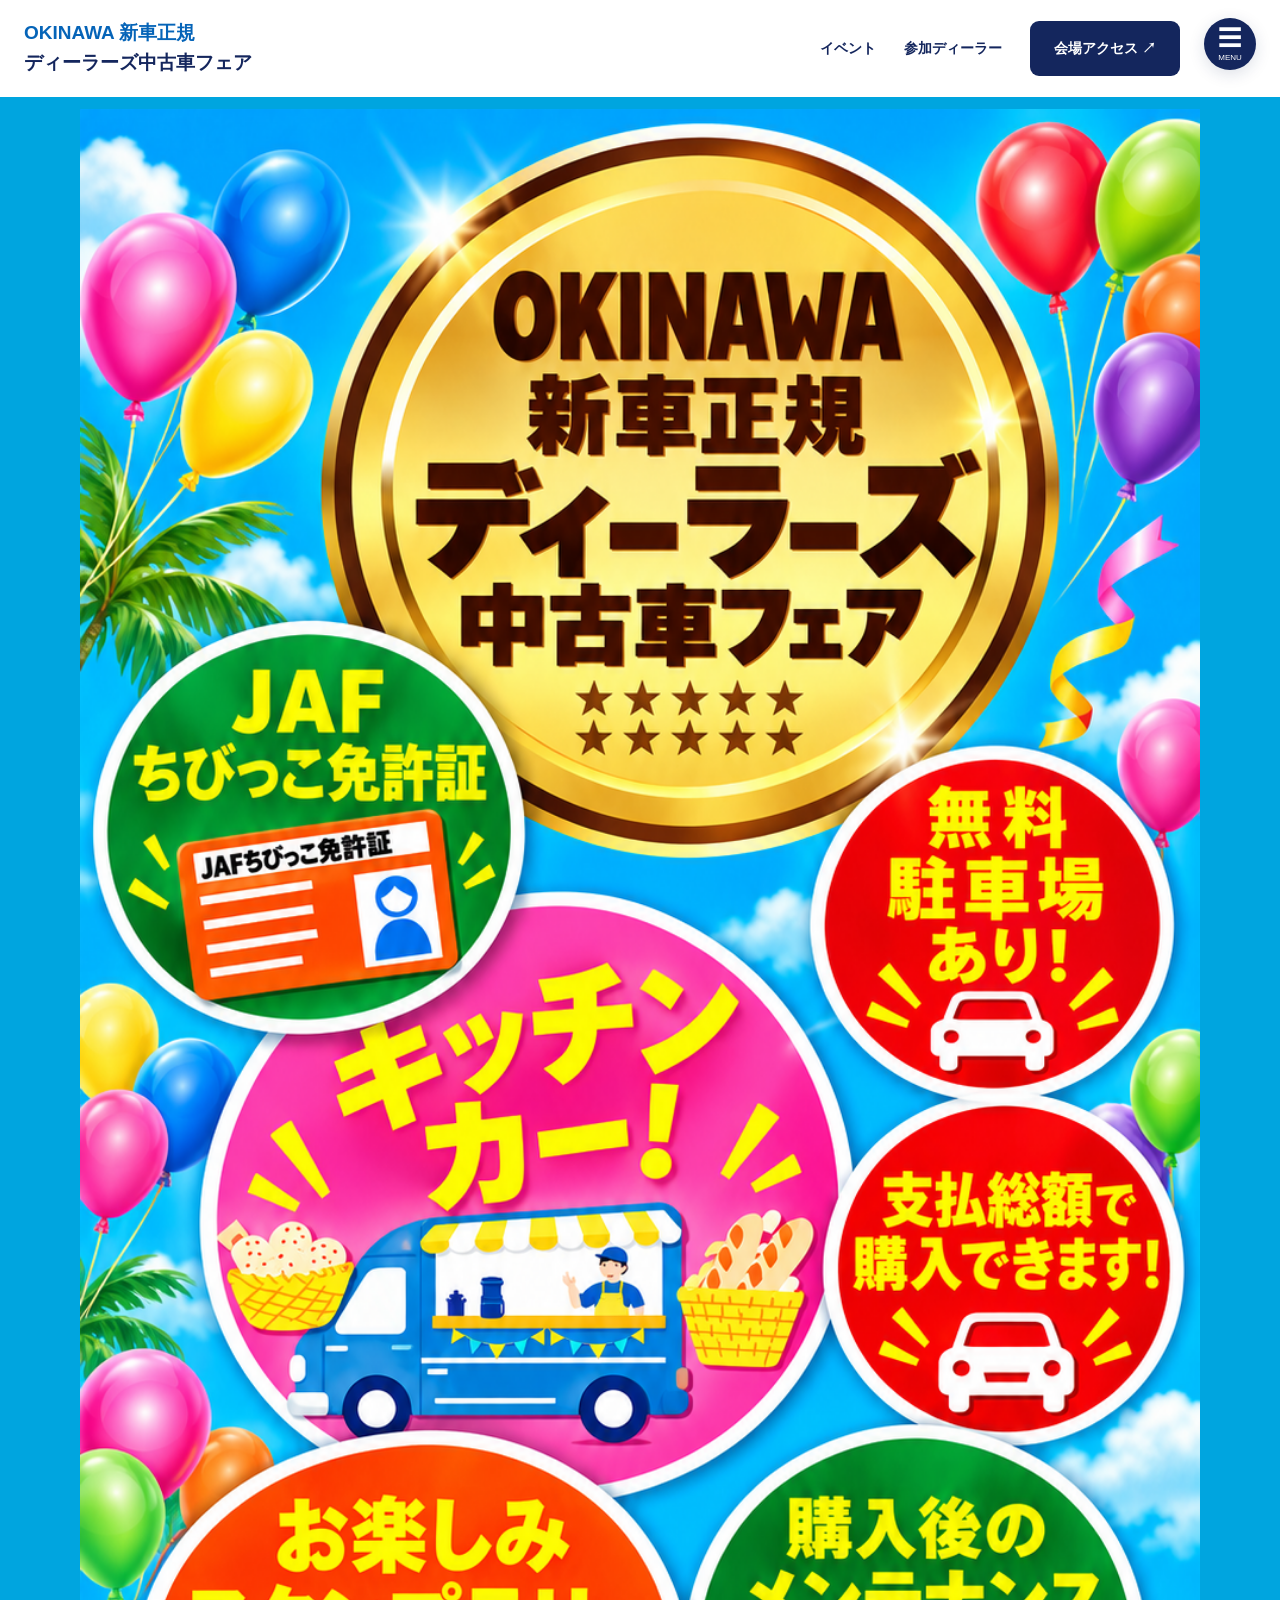
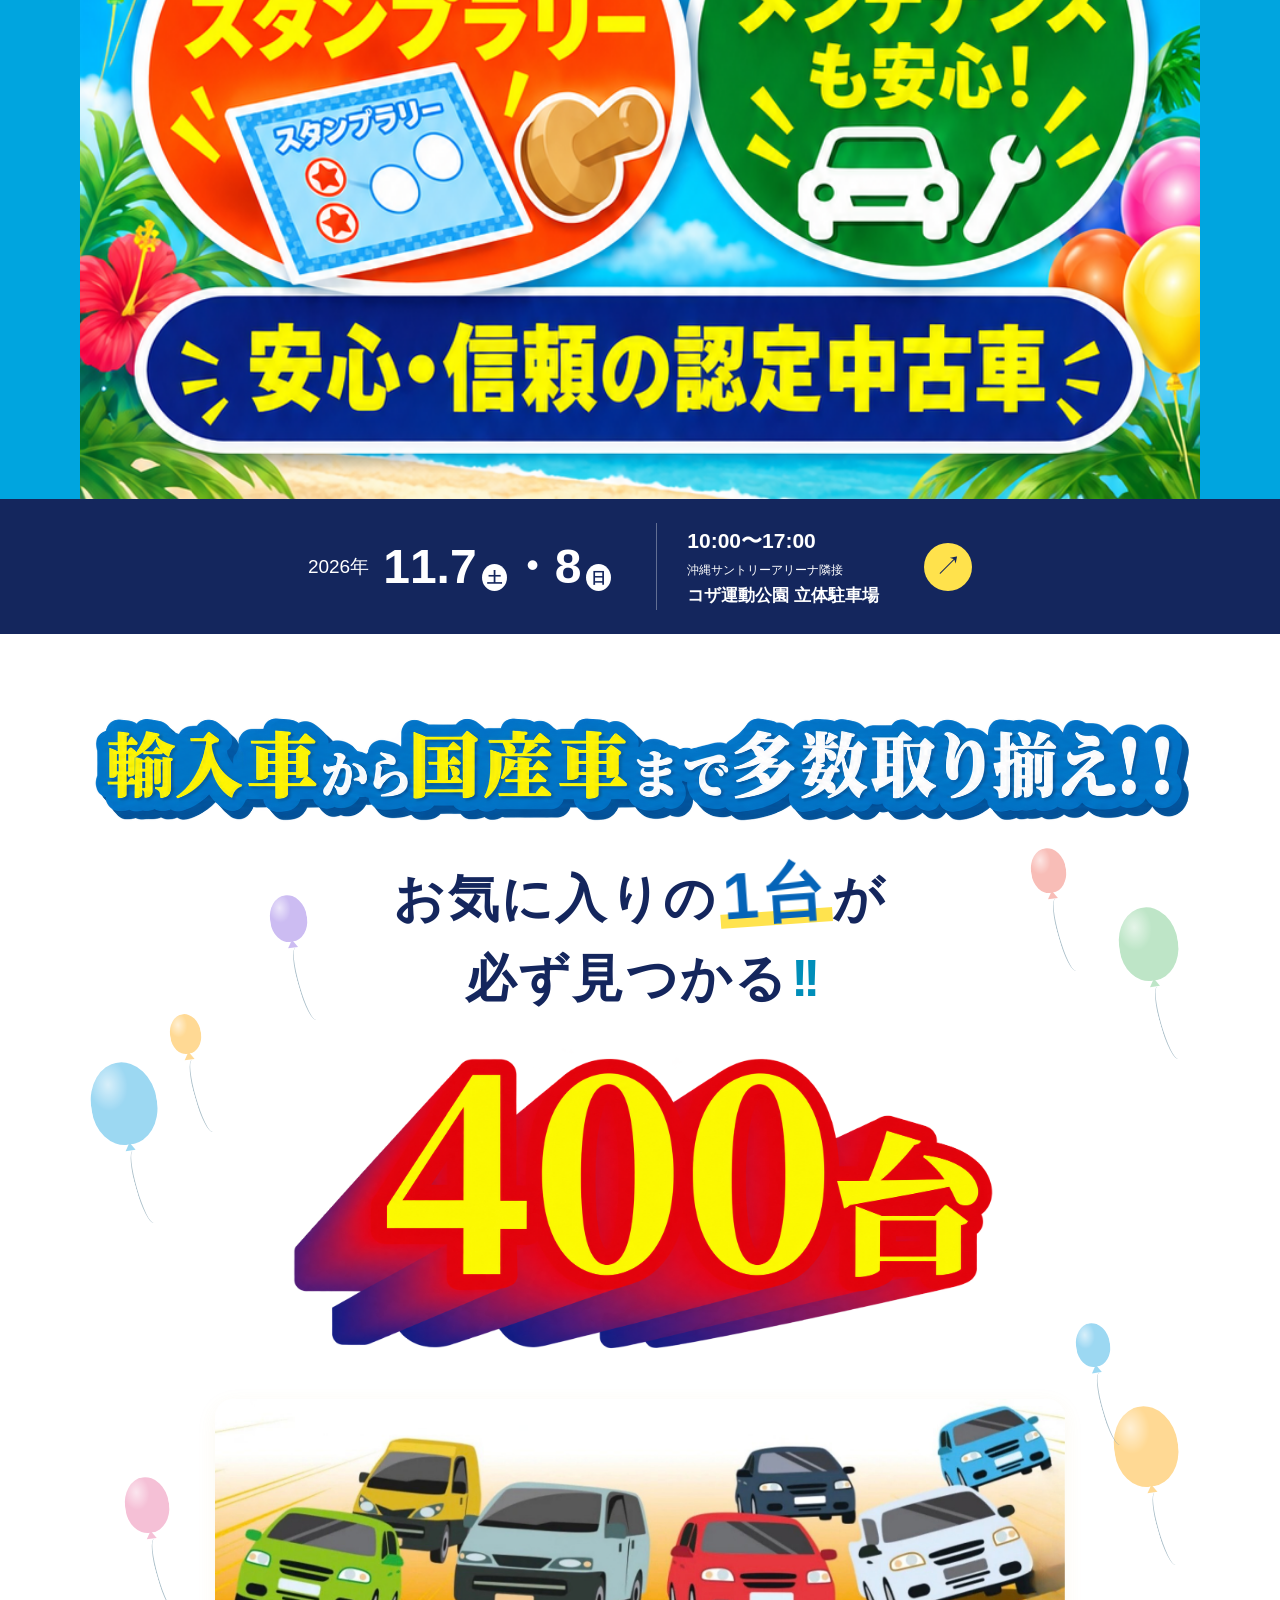
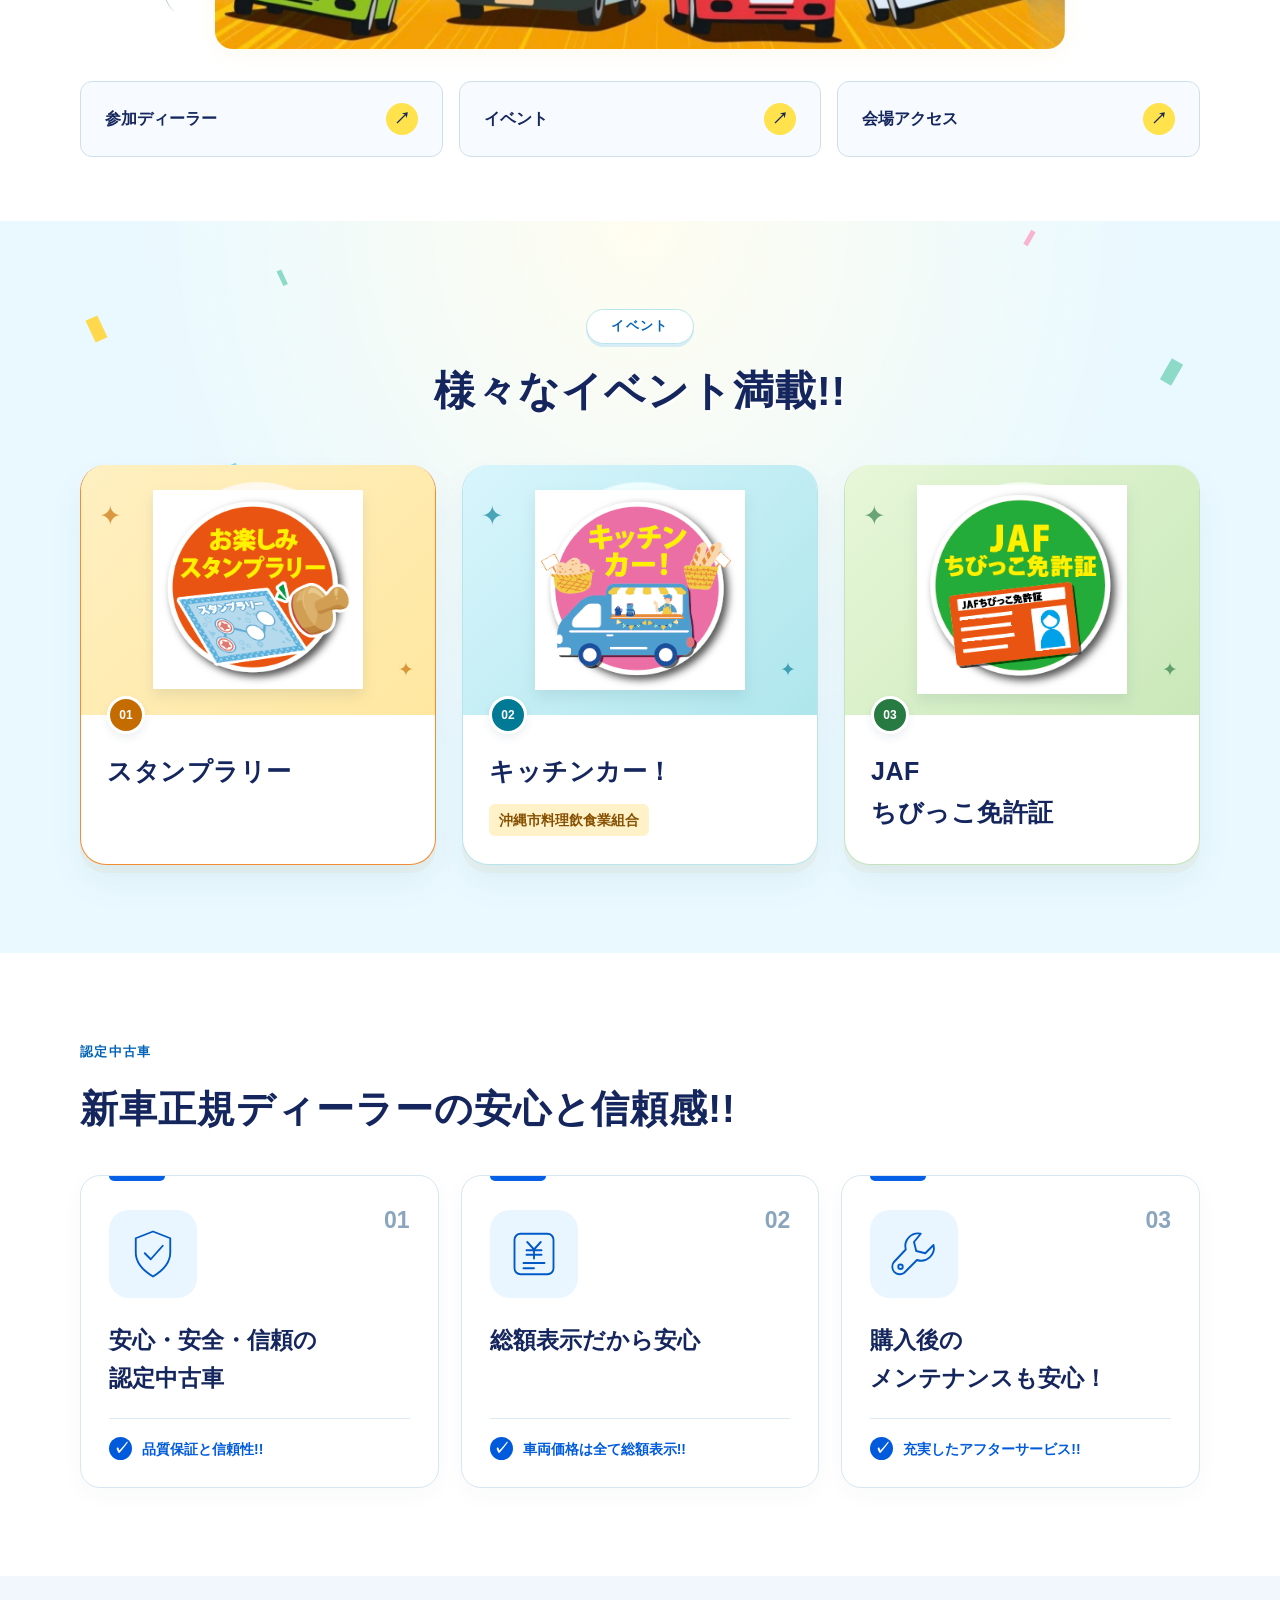
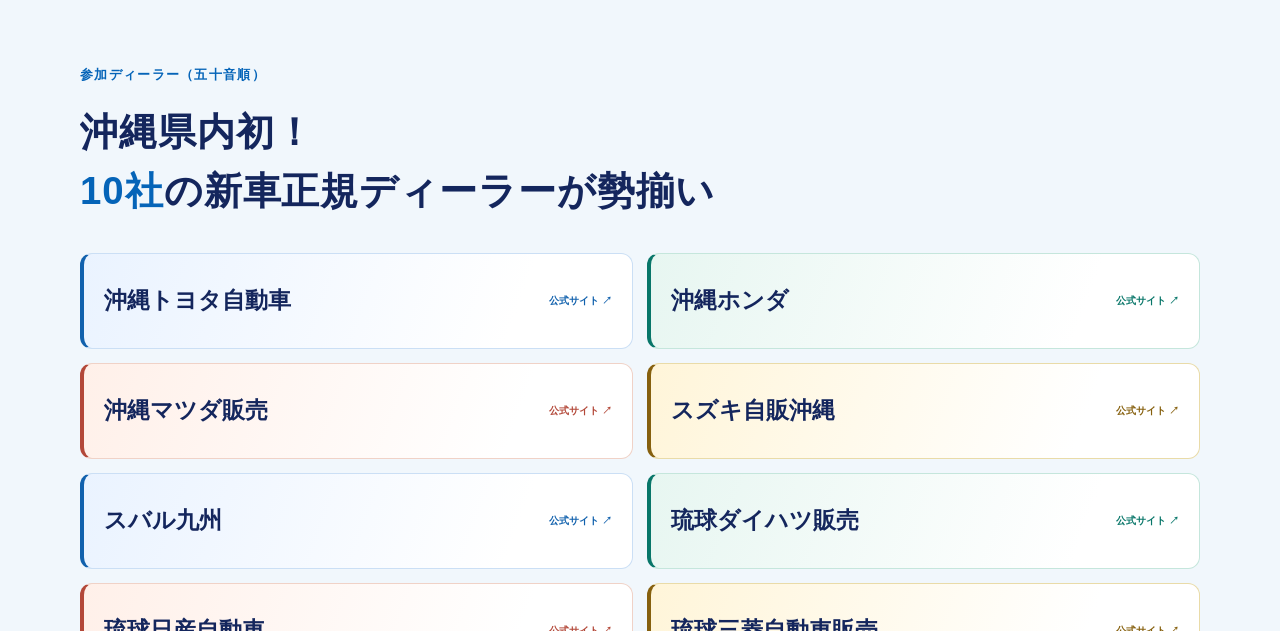
==== commit 7f8b6e8e: "Balance balloons with staggered asymmetric positions" ====
--- a/revision-20261009/index.html
+++ b/revision-20261009/index.html
@@ -1,5 +1,5 @@
 <!doctype html>
-<html lang="ja"><head><meta charset="utf-8"><meta name="viewport" content="width=device-width,initial-scale=1"><title>OKINAWA 新車正規ディーラーズ中古車フェア｜2026年11月7日・8日</title><meta name="description" content="沖縄県内初！10社の新車正規ディーラーが勢揃い。2026年11月7日・8日、コザ運動公園立体駐車場。400台、無料駐車場260台完備。"><link rel="icon" href="./assets/favicon.svg"><link rel="stylesheet" href="./flyer-lp.css"><script src="./premium-nav.js" defer></script><script src="./flyer-motion.js" defer></script><link rel="stylesheet" href="./revision.css?v=12"></head>
+<html lang="ja"><head><meta charset="utf-8"><meta name="viewport" content="width=device-width,initial-scale=1"><title>OKINAWA 新車正規ディーラーズ中古車フェア｜2026年11月7日・8日</title><meta name="description" content="沖縄県内初！10社の新車正規ディーラーが勢揃い。2026年11月7日・8日、コザ運動公園立体駐車場。400台、無料駐車場260台完備。"><link rel="icon" href="./assets/favicon.svg"><link rel="stylesheet" href="./flyer-lp.css"><script src="./premium-nav.js" defer></script><script src="./flyer-motion.js" defer></script><link rel="stylesheet" href="./revision.css?v=13"></head>
 <body><svg xmlns="http://www.w3.org/2000/svg" width="0" height="0" style="position:absolute" aria-hidden="true"><symbol id="shield" viewBox="0 0 72 72"><path d="M36 6l23 9v19c0 16-13 26-23 32C26 60 13 50 13 34V15z"/><path d="M25 35l8 8 16-18"/></symbol><symbol id="price" viewBox="0 0 72 72"><rect x="10" y="9" width="52" height="54" rx="8"/><path d="M22 48h28M22 55h14M27 20l9 10 9-10M36 30v12M26 31h20M26 37h20"/></symbol><symbol id="tools" viewBox="0 0 72 72"><path d="M45 9a17 17 0 0 0-20 21L9 47a10 10 0 0 0 14 14l17-17A17 17 0 0 0 62 24L51 35l-12-3-3-12z"/><circle cx="18" cy="53" r="3"/></symbol></svg><a class="skip" href="#main">本文へ移動</a><header><a class="brand" href="#top"><small>OKINAWA 新車正規</small>ディーラーズ中古車フェア</a><nav aria-label="メインナビゲーション"><a href="#fun">イベント</a><a href="#dealers">参加ディーラー</a><a class="pill" href="#access">会場アクセス ↗</a></nav><button class="menu-toggle" aria-haspopup="dialog" aria-expanded="false" aria-controls="fair-menu"><span aria-hidden="true">☰</span><small>MENU</small></button></header>
 <dialog id="fair-menu" aria-labelledby="menu-title"><div class="menu-head"><p id="menu-title">OKINAWA<br><strong>ディーラーズ中古車フェア</strong></p><button class="menu-close" aria-label="メニューを閉じる">×</button></div><img src="./assets/hero-flyer.jpg" alt=""><nav aria-label="フェア内メニュー"><a href="#top">トップ <span>↗</span></a><a href="#fun">イベント <span>↗</span></a><a href="#quality">認定中古車 <span>↗</span></a><a href="#dealers">参加ディーラー <span>↗</span></a><a href="#access">会場アクセス <span>↗</span></a><a href="./assets/flyer.pdf">チラシ <span>↗</span></a></nav><a class="button" href="./assets/flyer.pdf">チラシを見る（PDF） ↗</a><p>2026年11月7日（土）・8日（日）<br>10:00〜17:00</p></dialog>
 <main id="main"><section class="hero" id="top"><h1 class="sr-only">OKINAWA 新車正規ディーラーズ中古車フェア</h1><picture><source media="(max-width:800px)" srcset="./assets/flyer-hero-sp.png" width="941" height="1672"><img class="hero-image" src="./assets/hero-flyer.jpg" alt="OKINAWA 新車正規ディーラーズ中古車フェア。JAFちびっこ免許証、キッチンカー、お楽しみスタンプラリー、支払総額で購入できます。" width="1489" height="943" fetchpriority="high"></picture><div class="date-band"><p><span>2026年</span><strong>11.7<small>土</small>・8<small>日</small></strong></p><div><b>10:00〜17:00</b><br>沖縄サントリーアリーナ隣接<br><strong>コザ運動公園 立体駐車場</strong></div><a href="#access" aria-label="会場アクセス">↗</a></div></section>
--- a/revision-20261009/revision.css
+++ b/revision-20261009/revision.css
@@ -70,3 +70,21 @@
 /* Match the trust-card heading size for every dealer name. */
 .dealer-grid strong{font-size:23px;font-weight:700;line-height:1.65;white-space:nowrap;flex-shrink:0}
 @media(max-width:1000px){.dealer-grid :is(a,.dealer-card){flex-wrap:wrap;gap:4px 12px}.dealer-grid .dealer-link{flex-basis:100%;text-align:right;margin-left:0}}
+
+/* Asymmetric clusters instead of two vertical rows. */
+@media(min-width:801px){
+ .intro .fair-balloon:nth-child(1){left:1%;top:36%;width:66px;height:83px}
+ .intro .fair-balloon:nth-child(2){right:2%;top:65%;width:64px;height:81px}
+ .intro .fair-balloon:nth-child(3){left:4%;top:71%;width:44px;height:56px}
+ .intro .fair-balloon:nth-child(4){right:2%;top:23%;width:59px;height:74px}
+ .intro .fair-balloon:nth-child(5){left:17%;top:22%;width:37px;height:47px}
+ .intro .fair-balloon:nth-child(6){right:12%;top:18%;width:35px;height:45px}
+ .intro .fair-balloon:nth-child(7){left:8%;top:32%;width:31px;height:40px}
+ .intro .fair-balloon:nth-child(8){right:8%;top:58%;width:34px;height:44px}
+}
+@media(max-width:800px){
+ .intro .fair-balloon:nth-child(1){left:1%;top:26%;width:29px;height:37px}
+ .intro .fair-balloon:nth-child(2){right:4%;top:52%;width:24px;height:31px}
+ .intro .fair-balloon:nth-child(3){left:7%;top:50%;width:21px;height:28px}
+ .intro .fair-balloon:nth-child(4){right:0;top:30%;width:25px;height:33px}
+}
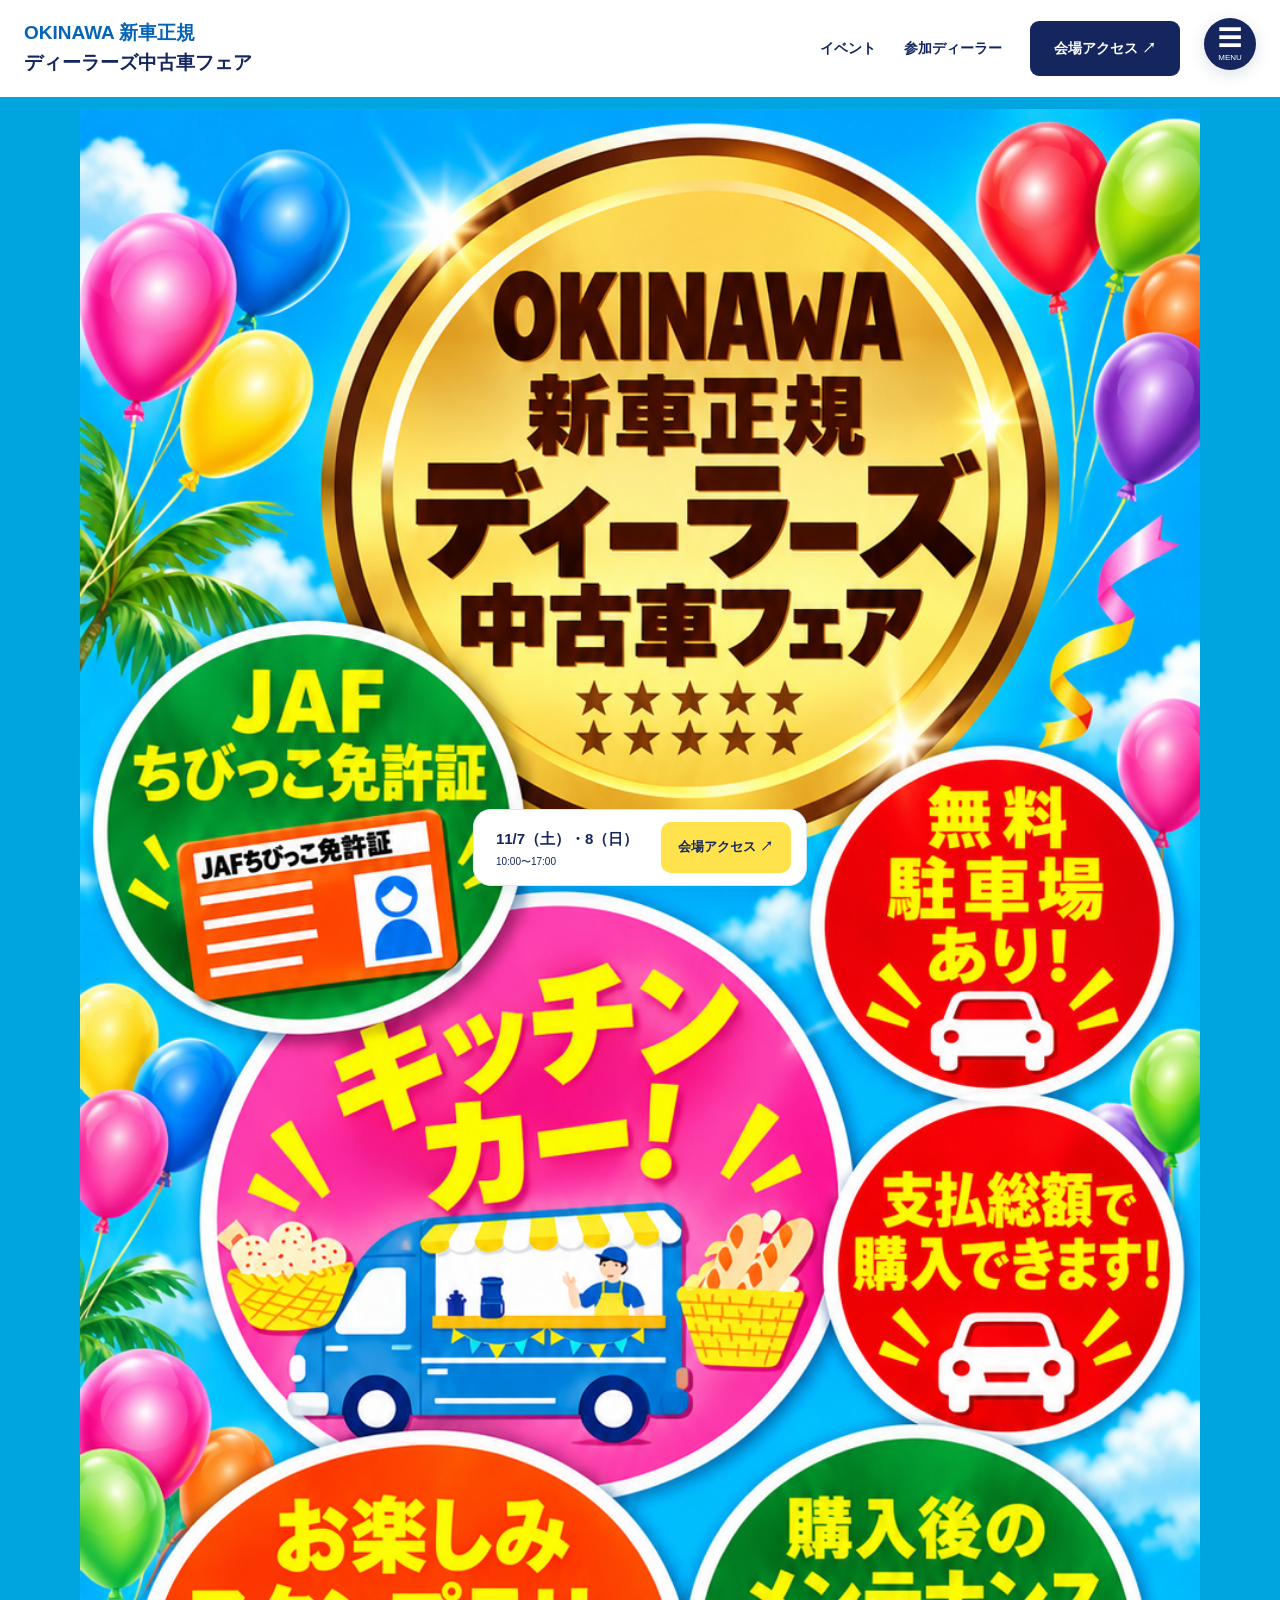
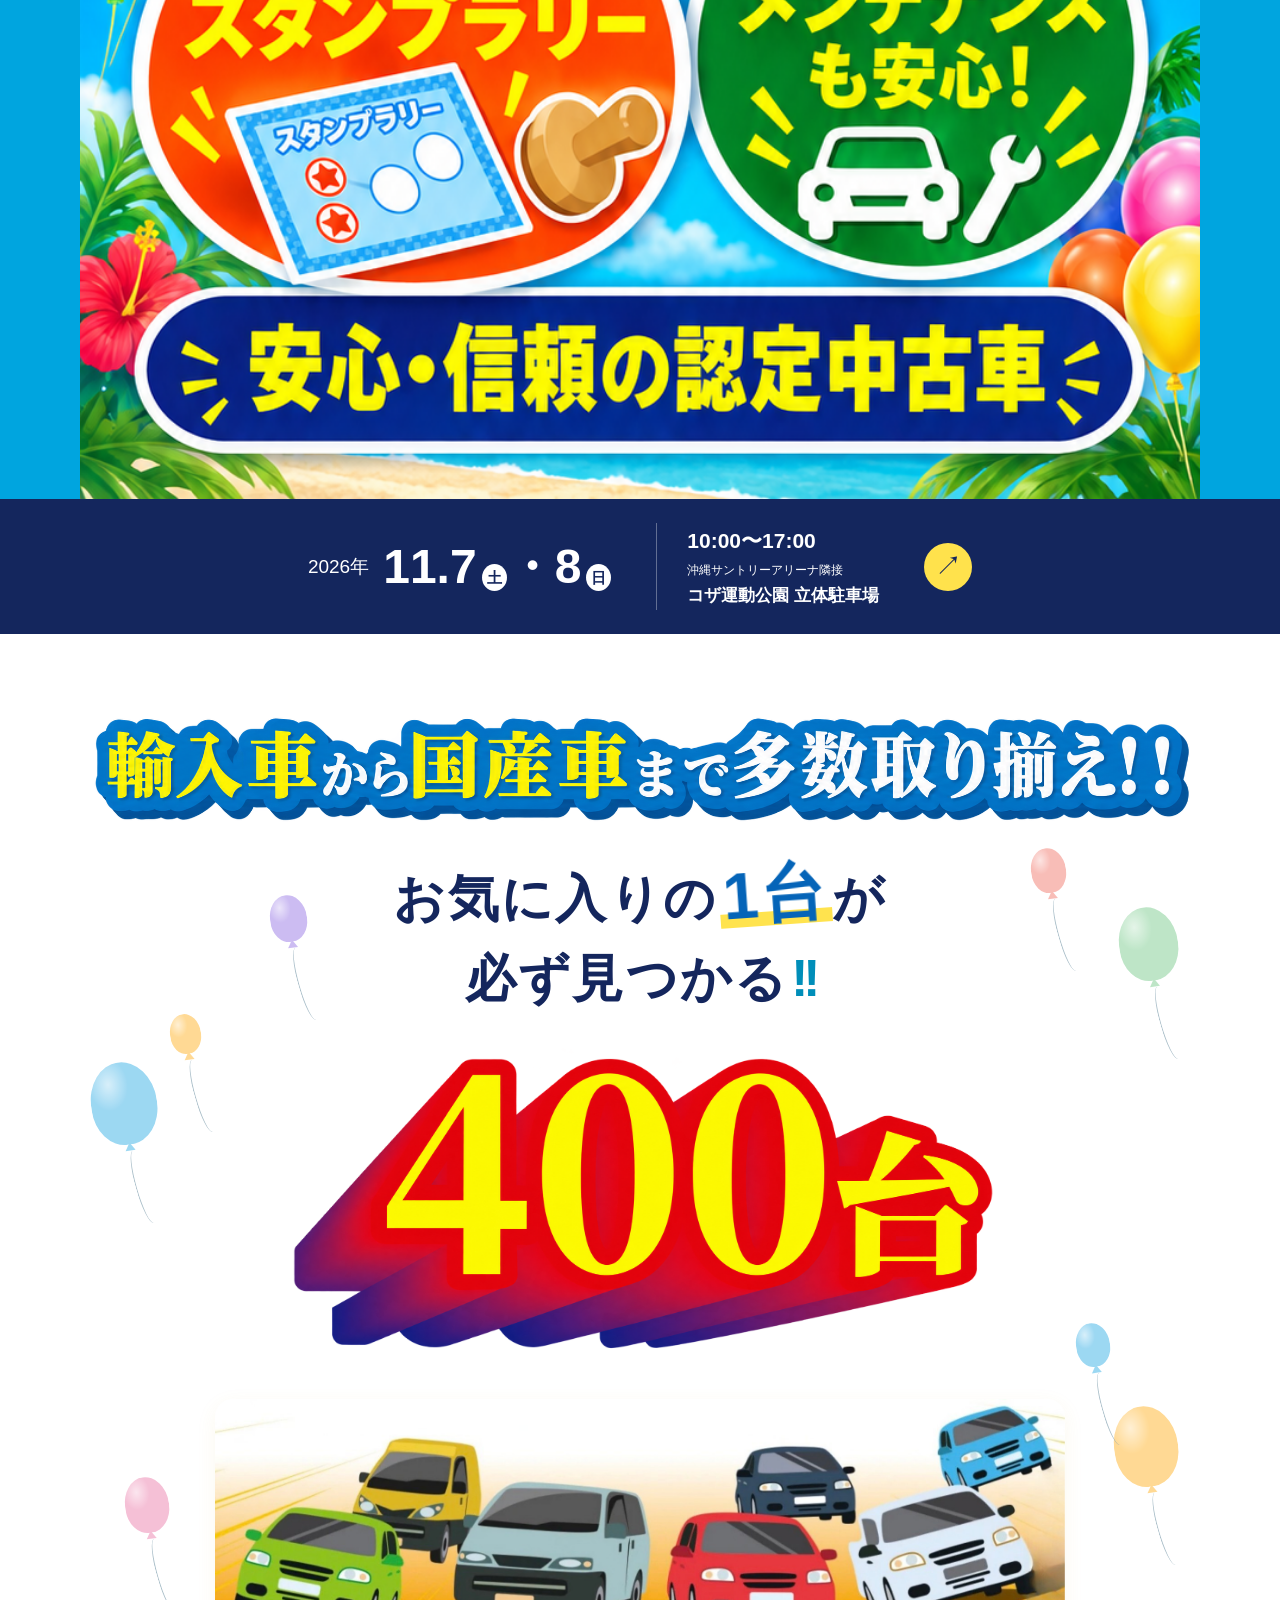
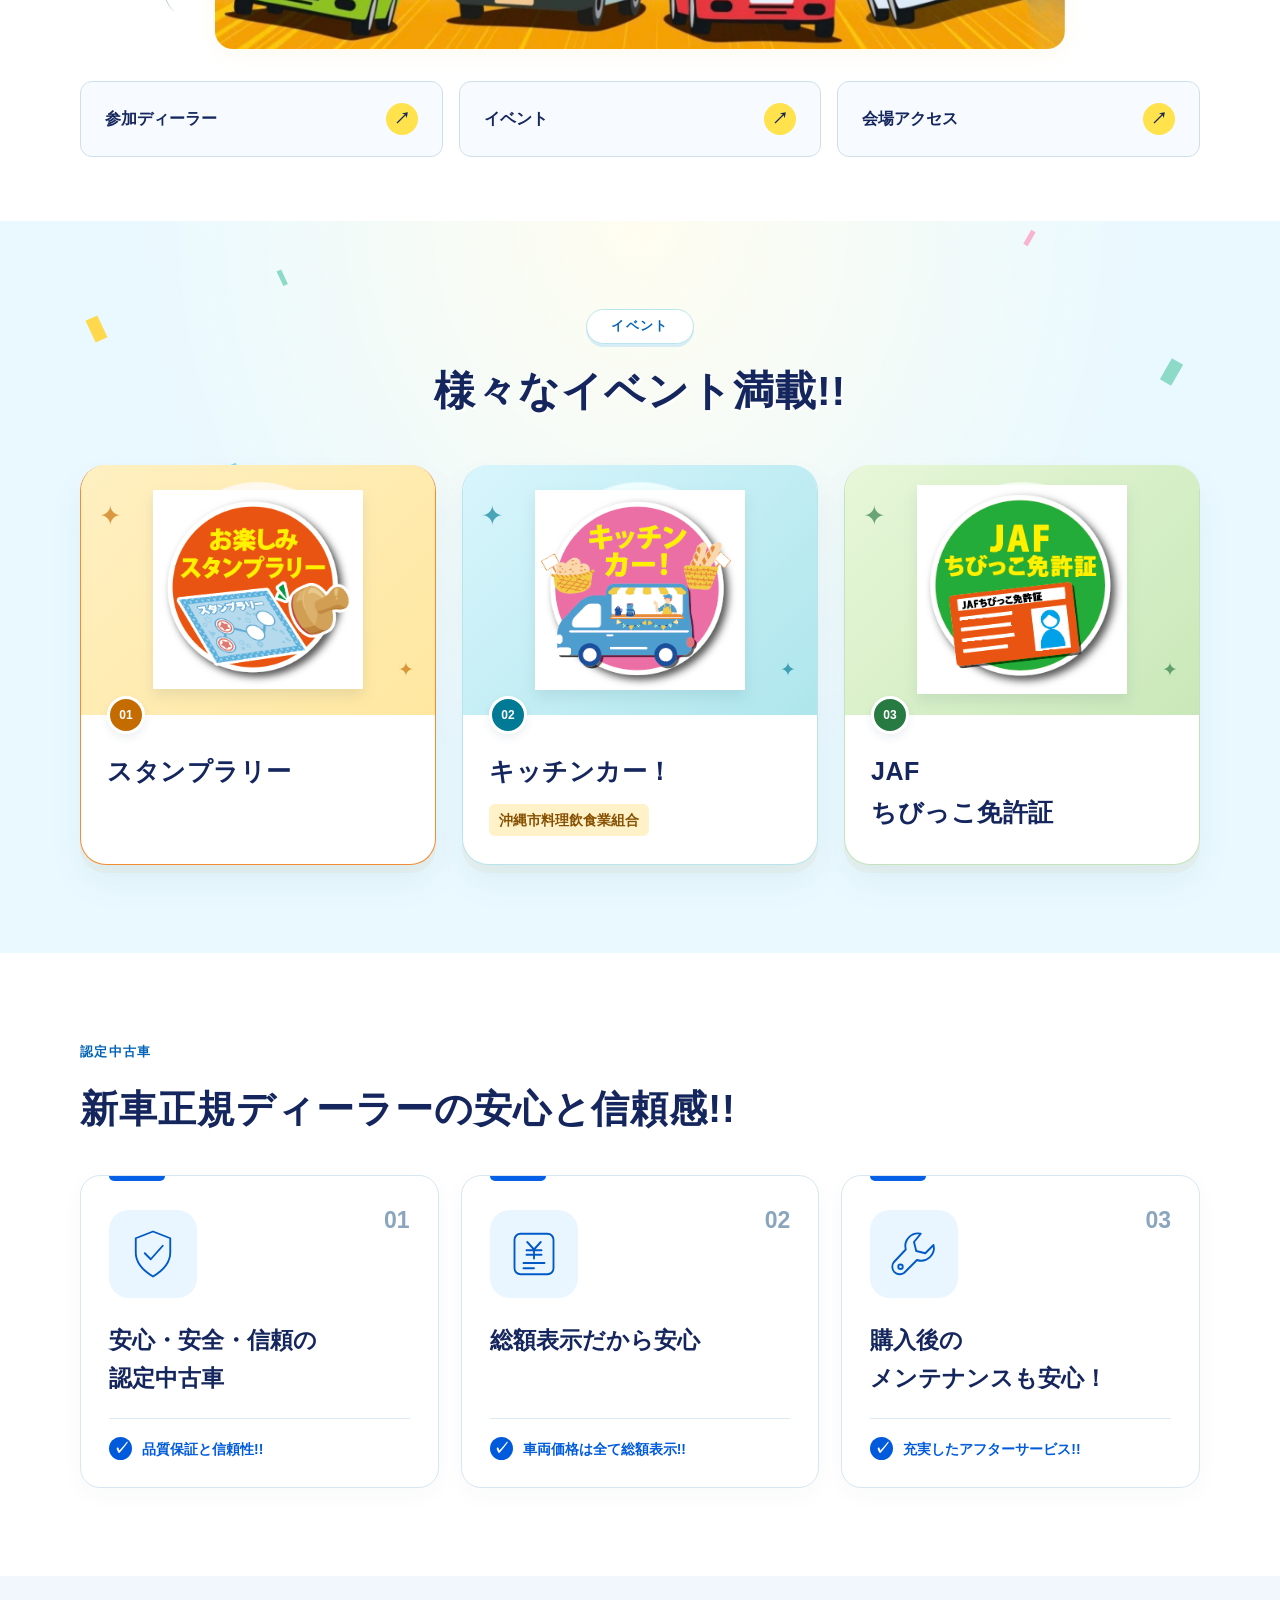
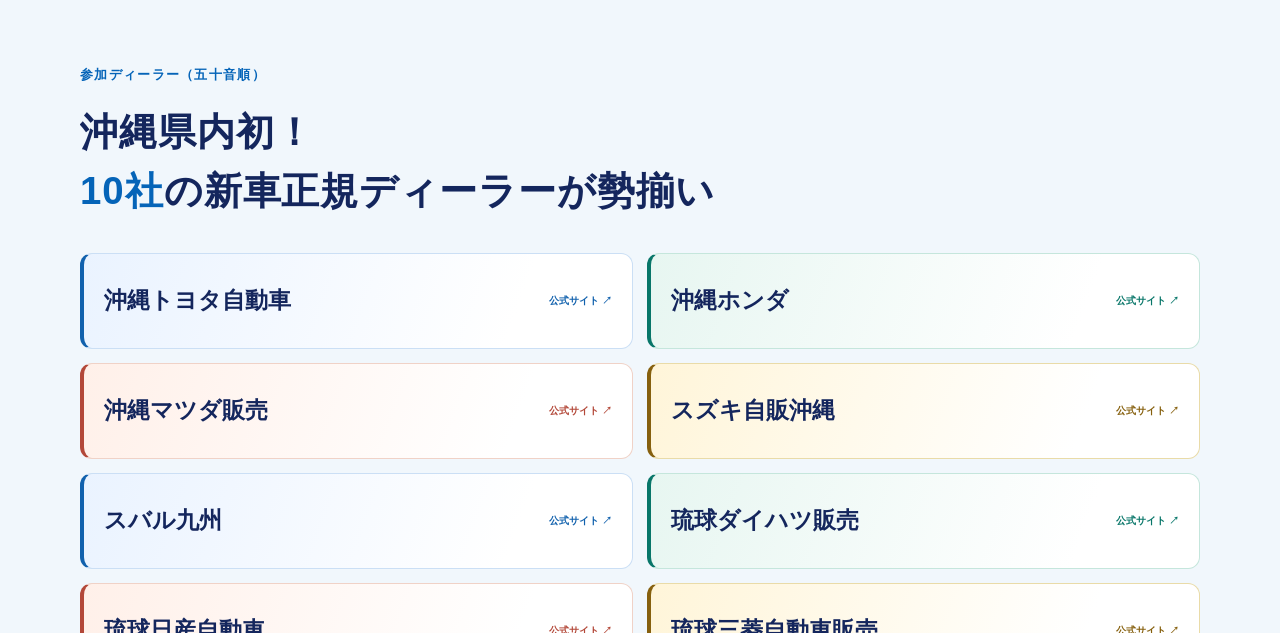
==== commit ef53c588: "Keep access bar fixed and visible on all screen sizes" ====
--- a/revision-20261009/index.html
+++ b/revision-20261009/index.html
@@ -1,5 +1,5 @@
 <!doctype html>
-<html lang="ja"><head><meta charset="utf-8"><meta name="viewport" content="width=device-width,initial-scale=1"><title>OKINAWA 新車正規ディーラーズ中古車フェア｜2026年11月7日・8日</title><meta name="description" content="沖縄県内初！10社の新車正規ディーラーが勢揃い。2026年11月7日・8日、コザ運動公園立体駐車場。400台、無料駐車場260台完備。"><link rel="icon" href="./assets/favicon.svg"><link rel="stylesheet" href="./flyer-lp.css"><script src="./premium-nav.js" defer></script><script src="./flyer-motion.js" defer></script><link rel="stylesheet" href="./revision.css?v=13"></head>
+<html lang="ja"><head><meta charset="utf-8"><meta name="viewport" content="width=device-width,initial-scale=1"><title>OKINAWA 新車正規ディーラーズ中古車フェア｜2026年11月7日・8日</title><meta name="description" content="沖縄県内初！10社の新車正規ディーラーが勢揃い。2026年11月7日・8日、コザ運動公園立体駐車場。400台、無料駐車場260台完備。"><link rel="icon" href="./assets/favicon.svg"><link rel="stylesheet" href="./flyer-lp.css"><script src="./premium-nav.js" defer></script><script src="./flyer-motion.js?v=14" defer></script><link rel="stylesheet" href="./revision.css?v=14"></head>
 <body><svg xmlns="http://www.w3.org/2000/svg" width="0" height="0" style="position:absolute" aria-hidden="true"><symbol id="shield" viewBox="0 0 72 72"><path d="M36 6l23 9v19c0 16-13 26-23 32C26 60 13 50 13 34V15z"/><path d="M25 35l8 8 16-18"/></symbol><symbol id="price" viewBox="0 0 72 72"><rect x="10" y="9" width="52" height="54" rx="8"/><path d="M22 48h28M22 55h14M27 20l9 10 9-10M36 30v12M26 31h20M26 37h20"/></symbol><symbol id="tools" viewBox="0 0 72 72"><path d="M45 9a17 17 0 0 0-20 21L9 47a10 10 0 0 0 14 14l17-17A17 17 0 0 0 62 24L51 35l-12-3-3-12z"/><circle cx="18" cy="53" r="3"/></symbol></svg><a class="skip" href="#main">本文へ移動</a><header><a class="brand" href="#top"><small>OKINAWA 新車正規</small>ディーラーズ中古車フェア</a><nav aria-label="メインナビゲーション"><a href="#fun">イベント</a><a href="#dealers">参加ディーラー</a><a class="pill" href="#access">会場アクセス ↗</a></nav><button class="menu-toggle" aria-haspopup="dialog" aria-expanded="false" aria-controls="fair-menu"><span aria-hidden="true">☰</span><small>MENU</small></button></header>
 <dialog id="fair-menu" aria-labelledby="menu-title"><div class="menu-head"><p id="menu-title">OKINAWA<br><strong>ディーラーズ中古車フェア</strong></p><button class="menu-close" aria-label="メニューを閉じる">×</button></div><img src="./assets/hero-flyer.jpg" alt=""><nav aria-label="フェア内メニュー"><a href="#top">トップ <span>↗</span></a><a href="#fun">イベント <span>↗</span></a><a href="#quality">認定中古車 <span>↗</span></a><a href="#dealers">参加ディーラー <span>↗</span></a><a href="#access">会場アクセス <span>↗</span></a><a href="./assets/flyer.pdf">チラシ <span>↗</span></a></nav><a class="button" href="./assets/flyer.pdf">チラシを見る（PDF） ↗</a><p>2026年11月7日（土）・8日（日）<br>10:00〜17:00</p></dialog>
 <main id="main"><section class="hero" id="top"><h1 class="sr-only">OKINAWA 新車正規ディーラーズ中古車フェア</h1><picture><source media="(max-width:800px)" srcset="./assets/flyer-hero-sp.png" width="941" height="1672"><img class="hero-image" src="./assets/hero-flyer.jpg" alt="OKINAWA 新車正規ディーラーズ中古車フェア。JAFちびっこ免許証、キッチンカー、お楽しみスタンプラリー、支払総額で購入できます。" width="1489" height="943" fetchpriority="high"></picture><div class="date-band"><p><span>2026年</span><strong>11.7<small>土</small>・8<small>日</small></strong></p><div><b>10:00〜17:00</b><br>沖縄サントリーアリーナ隣接<br><strong>コザ運動公園 立体駐車場</strong></div><a href="#access" aria-label="会場アクセス">↗</a></div></section>
--- a/revision-20261009/revision.css
+++ b/revision-20261009/revision.css
@@ -88,3 +88,5 @@
  .intro .fair-balloon:nth-child(3){left:7%;top:50%;width:21px;height:28px}
  .intro .fair-balloon:nth-child(4){right:0;top:30%;width:25px;height:33px}
 }
+
+.floating{position:fixed;left:50%;bottom:calc(14px + env(safe-area-inset-bottom));transform:translateX(-50%);margin:0;z-index:15}footer{padding-bottom:145px}
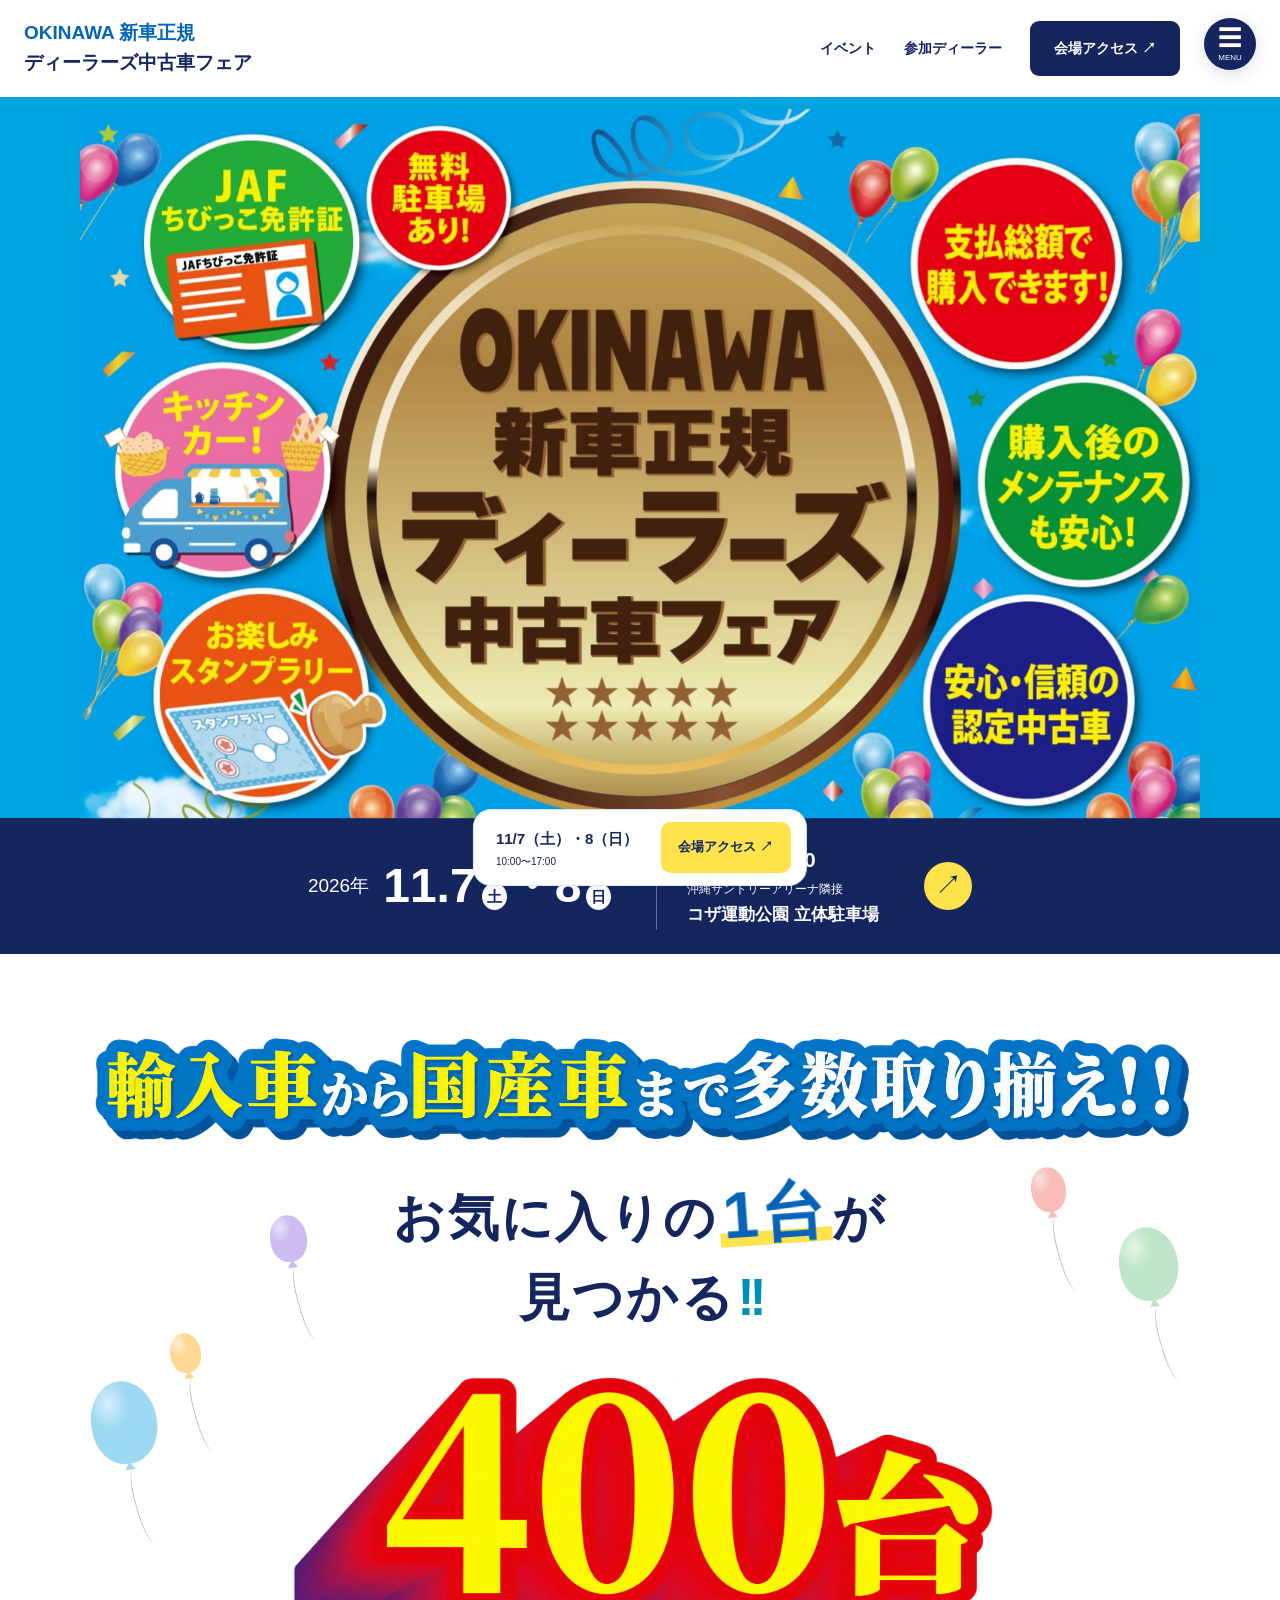
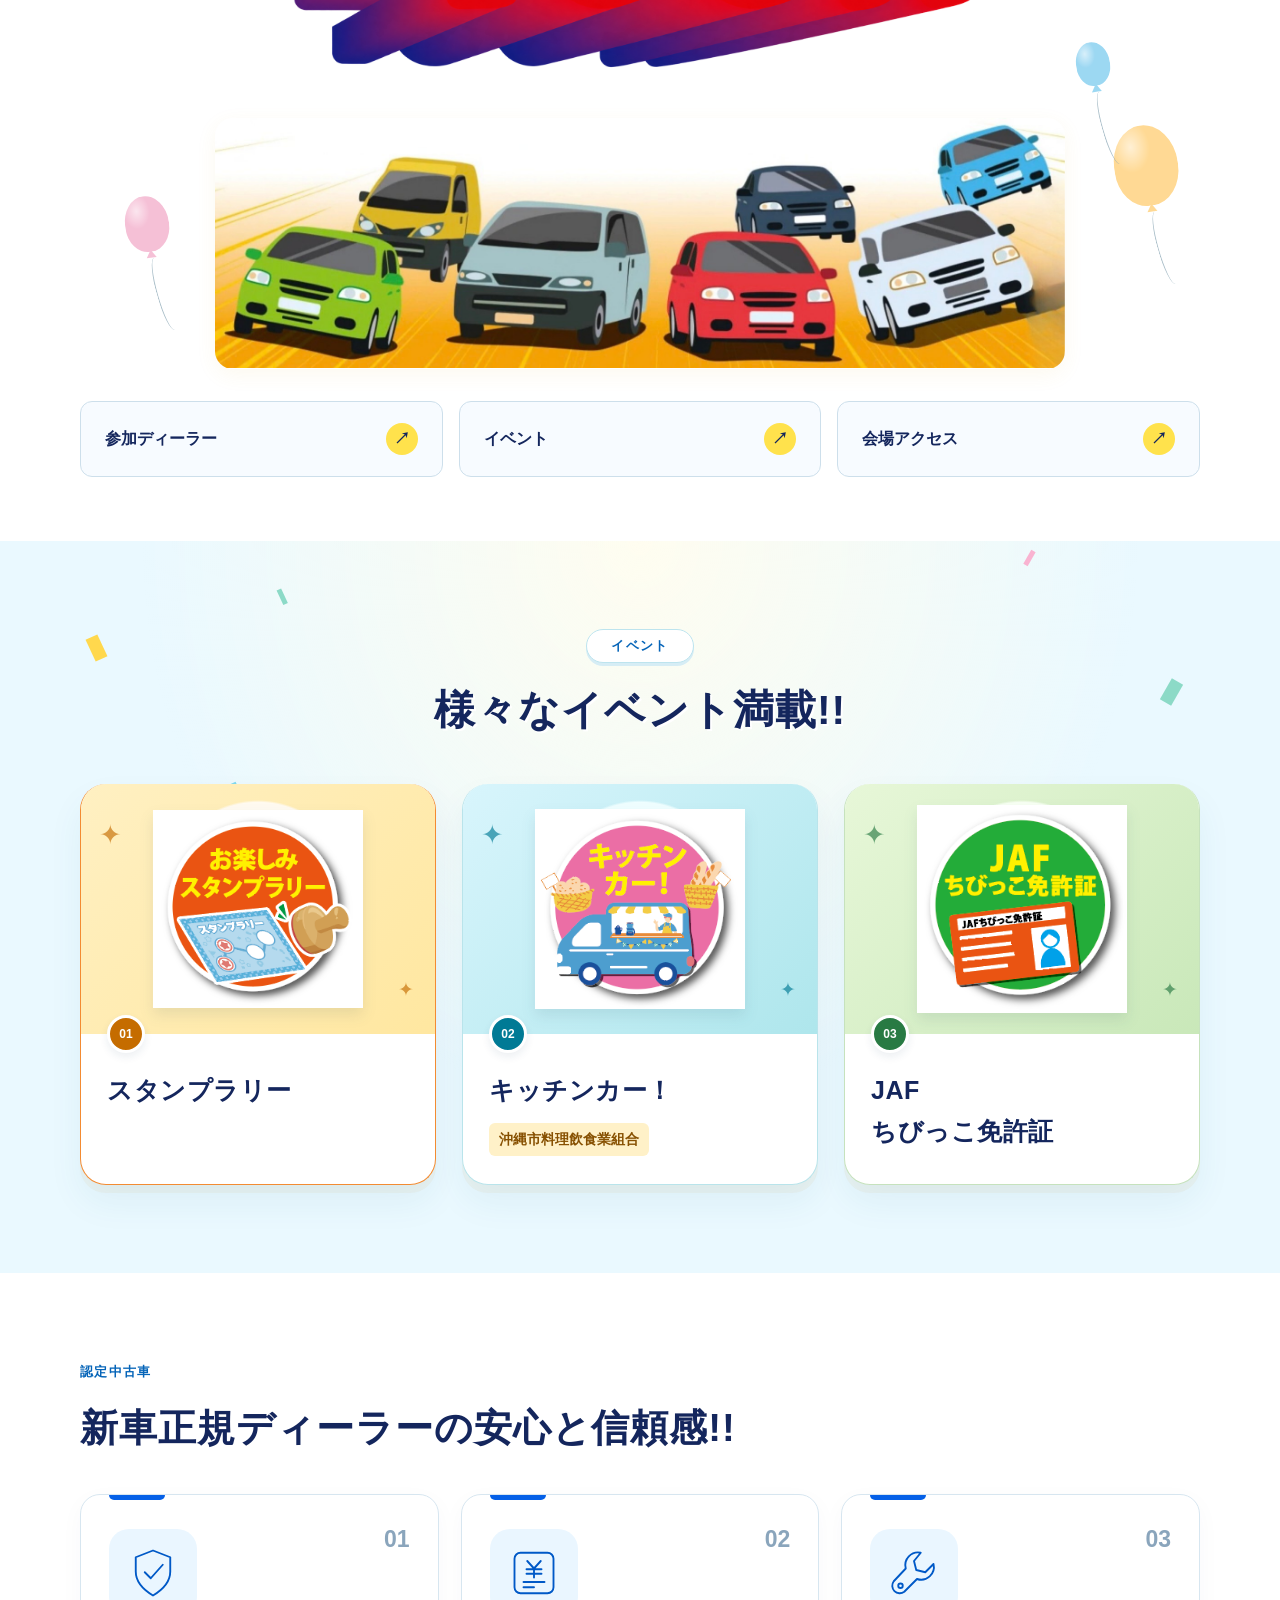
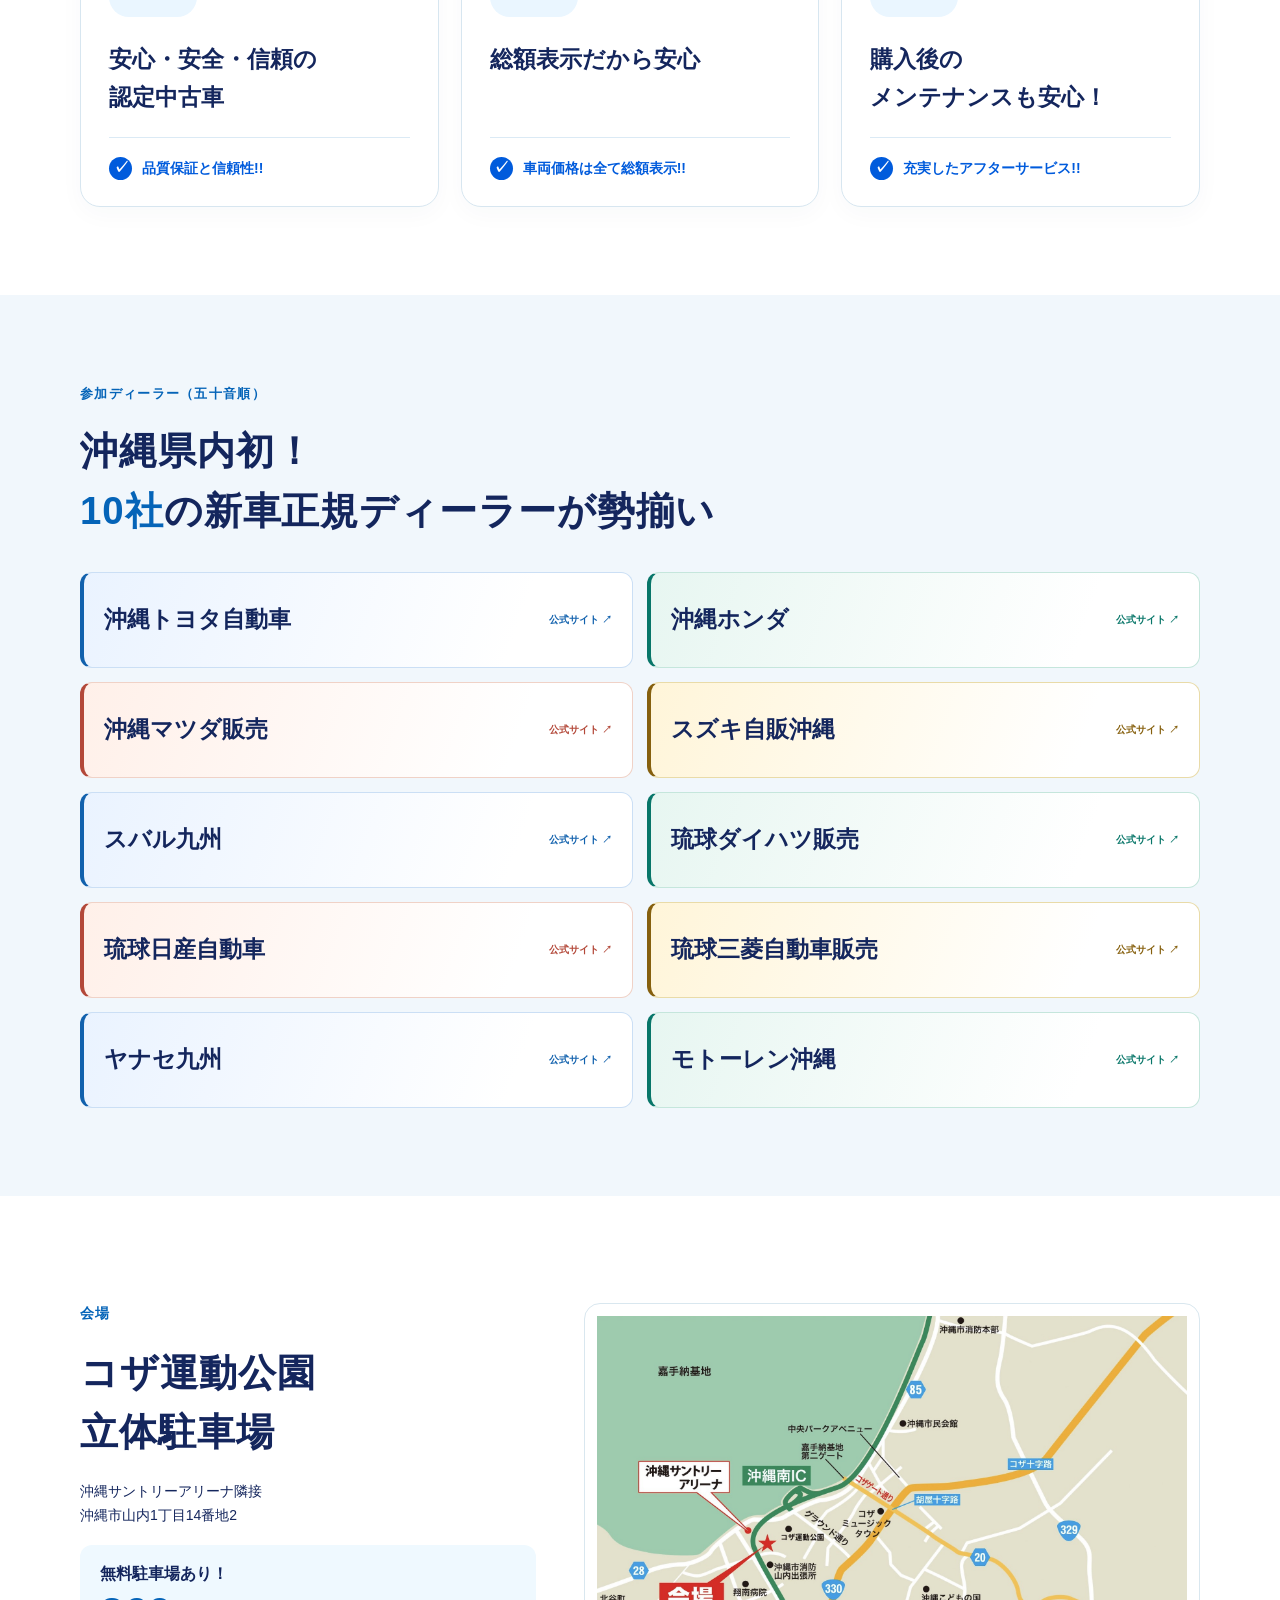
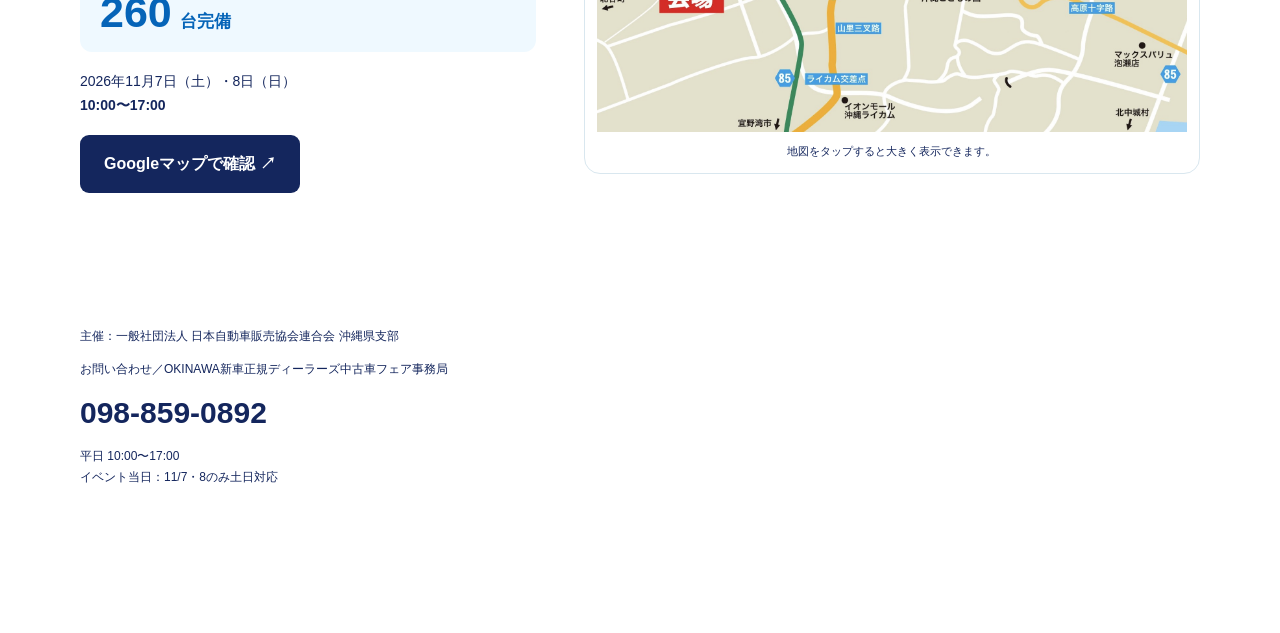
==== commit 3267b2b1: "Remove guarantee wording from intro headline" ====
--- a/revision-20261009/index.html
+++ b/revision-20261009/index.html
@@ -3,7 +3,7 @@
 <body><svg xmlns="http://www.w3.org/2000/svg" width="0" height="0" style="position:absolute" aria-hidden="true"><symbol id="shield" viewBox="0 0 72 72"><path d="M36 6l23 9v19c0 16-13 26-23 32C26 60 13 50 13 34V15z"/><path d="M25 35l8 8 16-18"/></symbol><symbol id="price" viewBox="0 0 72 72"><rect x="10" y="9" width="52" height="54" rx="8"/><path d="M22 48h28M22 55h14M27 20l9 10 9-10M36 30v12M26 31h20M26 37h20"/></symbol><symbol id="tools" viewBox="0 0 72 72"><path d="M45 9a17 17 0 0 0-20 21L9 47a10 10 0 0 0 14 14l17-17A17 17 0 0 0 62 24L51 35l-12-3-3-12z"/><circle cx="18" cy="53" r="3"/></symbol></svg><a class="skip" href="#main">本文へ移動</a><header><a class="brand" href="#top"><small>OKINAWA 新車正規</small>ディーラーズ中古車フェア</a><nav aria-label="メインナビゲーション"><a href="#fun">イベント</a><a href="#dealers">参加ディーラー</a><a class="pill" href="#access">会場アクセス ↗</a></nav><button class="menu-toggle" aria-haspopup="dialog" aria-expanded="false" aria-controls="fair-menu"><span aria-hidden="true">☰</span><small>MENU</small></button></header>
 <dialog id="fair-menu" aria-labelledby="menu-title"><div class="menu-head"><p id="menu-title">OKINAWA<br><strong>ディーラーズ中古車フェア</strong></p><button class="menu-close" aria-label="メニューを閉じる">×</button></div><img src="./assets/hero-flyer.jpg" alt=""><nav aria-label="フェア内メニュー"><a href="#top">トップ <span>↗</span></a><a href="#fun">イベント <span>↗</span></a><a href="#quality">認定中古車 <span>↗</span></a><a href="#dealers">参加ディーラー <span>↗</span></a><a href="#access">会場アクセス <span>↗</span></a><a href="./assets/flyer.pdf">チラシ <span>↗</span></a></nav><a class="button" href="./assets/flyer.pdf">チラシを見る（PDF） ↗</a><p>2026年11月7日（土）・8日（日）<br>10:00〜17:00</p></dialog>
 <main id="main"><section class="hero" id="top"><h1 class="sr-only">OKINAWA 新車正規ディーラーズ中古車フェア</h1><picture><source media="(max-width:800px)" srcset="./assets/flyer-hero-sp.png" width="941" height="1672"><img class="hero-image" src="./assets/hero-flyer.jpg" alt="OKINAWA 新車正規ディーラーズ中古車フェア。JAFちびっこ免許証、キッチンカー、お楽しみスタンプラリー、支払総額で購入できます。" width="1489" height="943" fetchpriority="high"></picture><div class="date-band"><p><span>2026年</span><strong>11.7<small>土</small>・8<small>日</small></strong></p><div><b>10:00〜17:00</b><br>沖縄サントリーアリーナ隣接<br><strong>コザ運動公園 立体駐車場</strong></div><a href="#access" aria-label="会場アクセス">↗</a></div></section>
-<section class="intro wrap"><div class="intro-balloons" aria-hidden="true"><i class="fair-balloon"></i><i class="fair-balloon"></i><i class="fair-balloon"></i><i class="fair-balloon"></i><i class="fair-balloon"></i><i class="fair-balloon"></i><i class="fair-balloon"></i><i class="fair-balloon"></i></div><p class="kicker stock-heading" data-text-motion="burst"><img src="./assets/stock-heading.png" width="2172" height="724" alt="輸入車から国産車まで多数取り揃え!!"></p><h2><span class="intro-line">お気に入りの<span class="one-car" data-text-motion="roll">1台</span>が</span><br><span class="intro-line">必ず見つかる<span class="exclaim">!!</span></span></h2><div class="stock stock-art"><span class="stock-crop" data-text-motion="pop" role="img" aria-label="400台"><img src="./assets/400.png" alt="" width="1884" height="835"></span></div><div class="flyer-cars" role="button" tabindex="0" aria-label="車のイラストのアニメーションを再生"><img src="./assets/7cars.jpg" width="1874" height="552" alt="チラシに掲載された色とりどりの車のイラスト"></div><div class="shortcuts"><a href="#dealers">参加ディーラー <span>↗</span></a><a href="#fun">イベント <span>↗</span></a><a href="#access">会場アクセス <span>↗</span></a></div></section>
+<section class="intro wrap"><div class="intro-balloons" aria-hidden="true"><i class="fair-balloon"></i><i class="fair-balloon"></i><i class="fair-balloon"></i><i class="fair-balloon"></i><i class="fair-balloon"></i><i class="fair-balloon"></i><i class="fair-balloon"></i><i class="fair-balloon"></i></div><p class="kicker stock-heading" data-text-motion="burst"><img src="./assets/stock-heading.png" width="2172" height="724" alt="輸入車から国産車まで多数取り揃え!!"></p><h2><span class="intro-line">お気に入りの<span class="one-car" data-text-motion="roll">1台</span>が</span><br><span class="intro-line">見つかる<span class="exclaim">!!</span></span></h2><div class="stock stock-art"><span class="stock-crop" data-text-motion="pop" role="img" aria-label="400台"><img src="./assets/400.png" alt="" width="1884" height="835"></span></div><div class="flyer-cars" role="button" tabindex="0" aria-label="車のイラストのアニメーションを再生"><img src="./assets/7cars.jpg" width="1874" height="552" alt="チラシに掲載された色とりどりの車のイラスト"></div><div class="shortcuts"><a href="#dealers">参加ディーラー <span>↗</span></a><a href="#fun">イベント <span>↗</span></a><a href="#access">会場アクセス <span>↗</span></a></div></section>
 <section class="events section" id="fun"><div class="wrap"><p class="section-label">イベント</p><h2>様々なイベント満載!!</h2><div class="event-grid"><article><div class="event-art stamp" aria-hidden="true"><img src="./assets/stamp.png" alt=""></div><span class="event-no">01</span><h3>スタンプラリー</h3></article><article><div class="event-art food" aria-hidden="true"><img src="./assets/kitchen.png" alt=""></div><span class="event-no">02</span><h3>キッチンカー！</h3><p>沖縄市料理飲食業組合</p></article><article><div class="event-art jaf" aria-hidden="true"><img src="./assets/jaf.png" alt=""></div><span class="event-no">03</span><h3>JAF<br>ちびっこ免許証</h3></article></div>
 		<!--<div class="benefit"><span data-text-motion="bounce">ご成約特典あり！</span></div>--></div></section>
 <section class="section wrap" id="quality"><p class="section-label">認定中古車</p><h2>新車正規ディーラーの安心と信頼感!!</h2><div class="trust-grid"><article><span class="trust-number">01</span><svg class="trust-icon" aria-hidden="true"><use href="#shield"/></svg><h3>安心・安全・信頼の<br>認定中古車</h3><p>品質保証と信頼性!!</p></article><article><span class="trust-number">02</span><svg class="trust-icon" aria-hidden="true"><use href="#price"/></svg><h3>総額表示だから安心</h3><p>車両価格は全て総額表示!!</p></article><article><span class="trust-number">03</span><svg class="trust-icon" aria-hidden="true"><use href="#tools"/></svg><h3>購入後の<br>メンテナンスも安心！</h3><p>充実したアフターサービス!!</p></article></div></section>
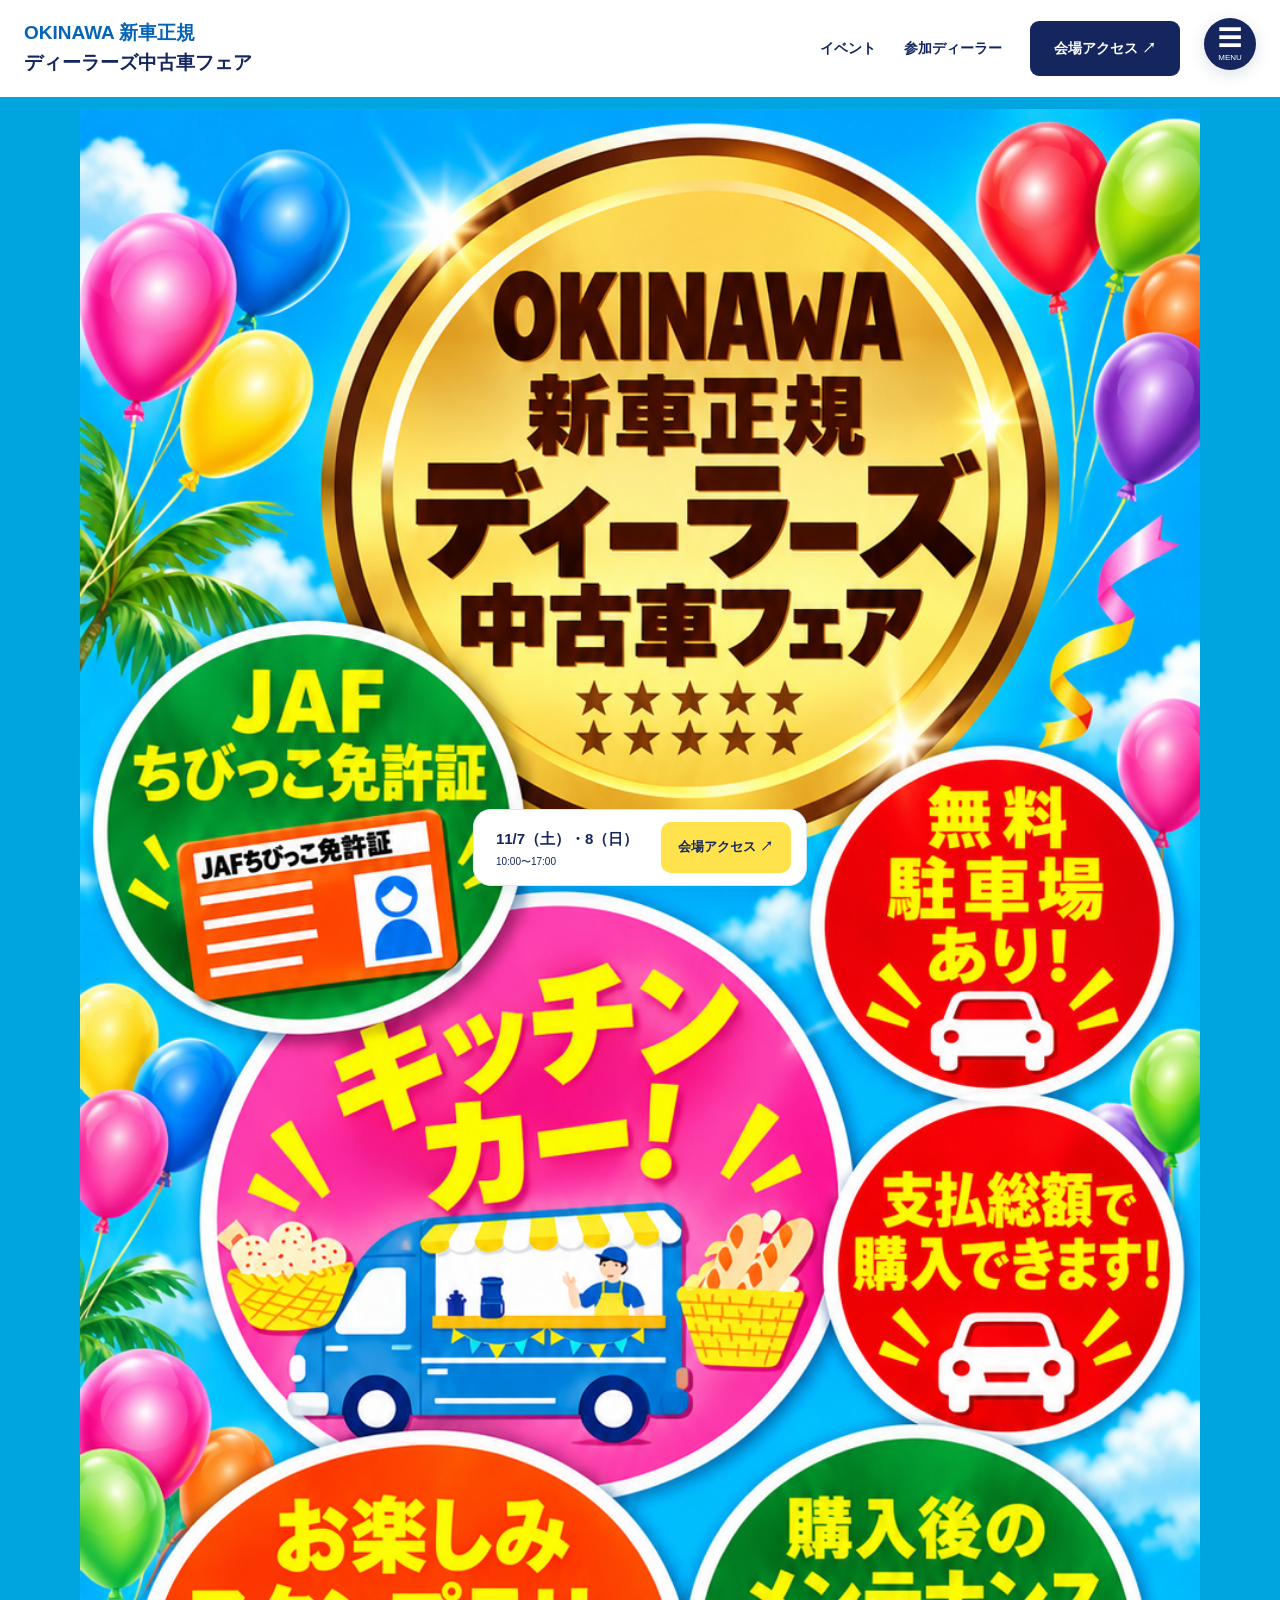
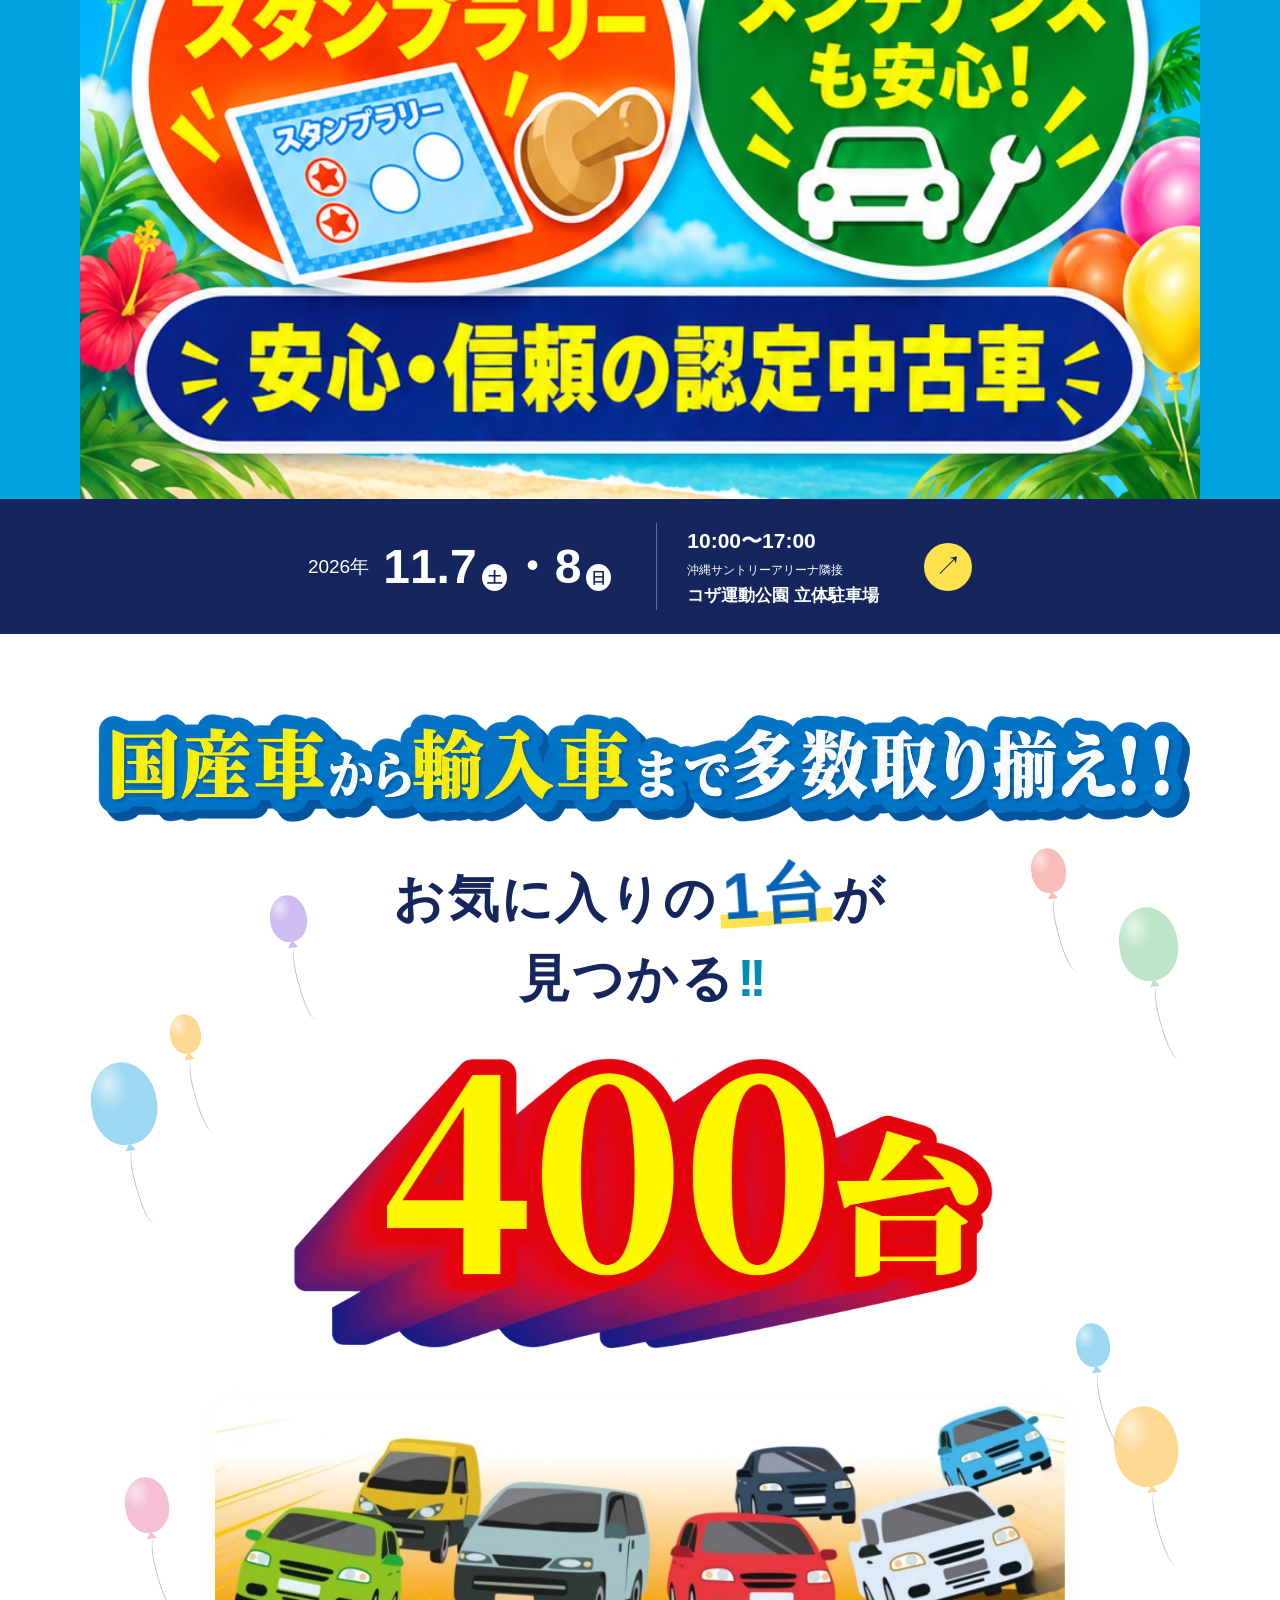
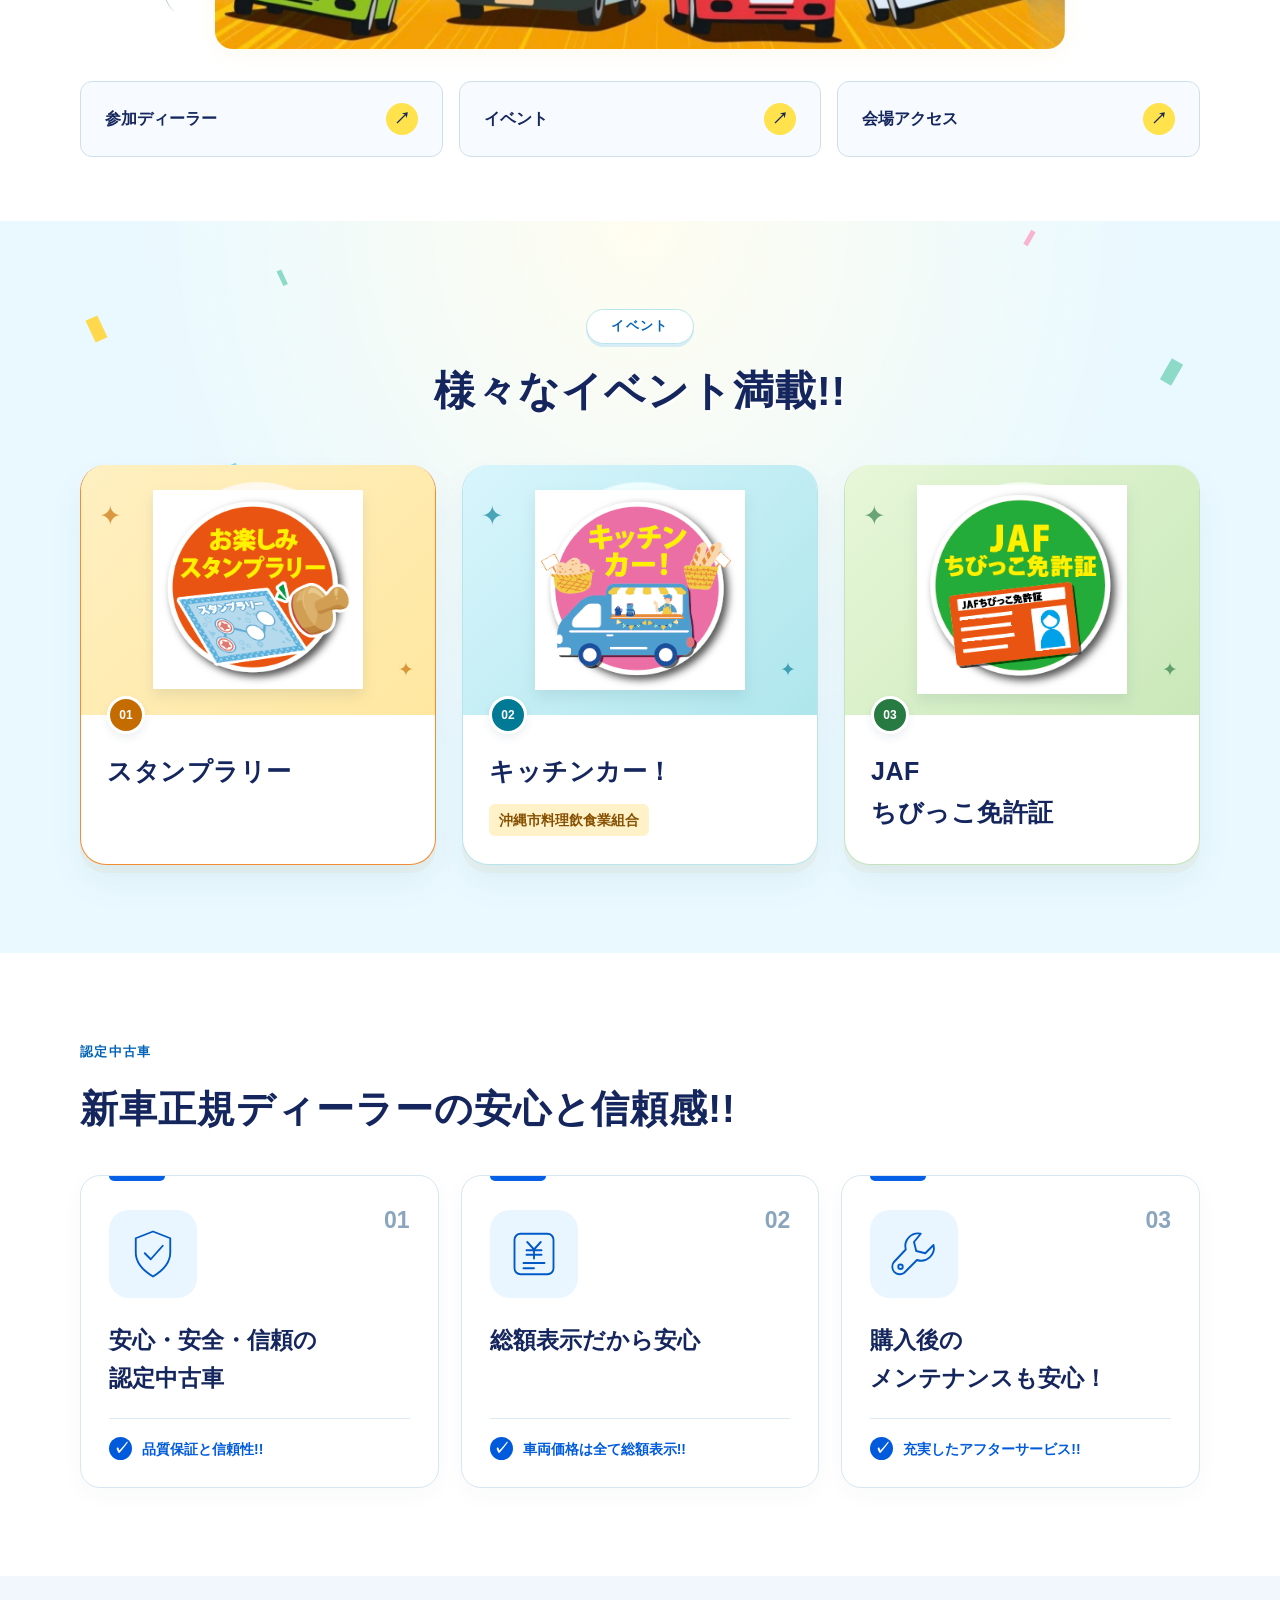
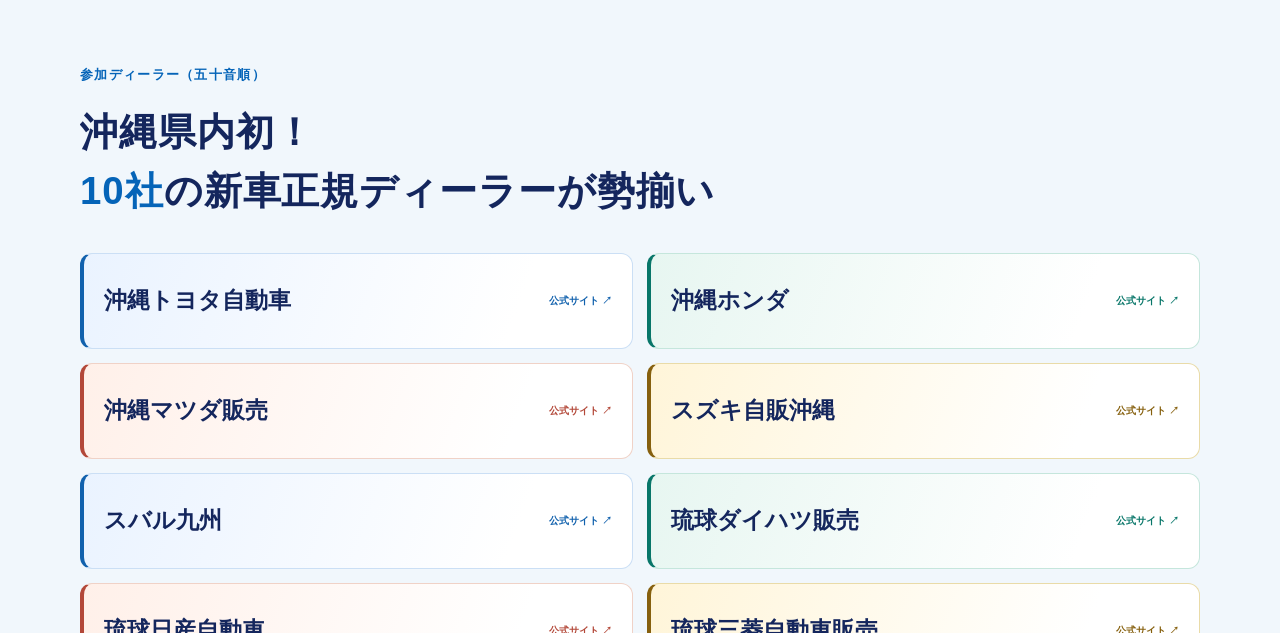
==== commit 5727e839: "Replace stock heading with updated domestic-first artwork" ====
--- a/revision-20261009/index.html
+++ b/revision-20261009/index.html
@@ -3,7 +3,7 @@
 <body><svg xmlns="http://www.w3.org/2000/svg" width="0" height="0" style="position:absolute" aria-hidden="true"><symbol id="shield" viewBox="0 0 72 72"><path d="M36 6l23 9v19c0 16-13 26-23 32C26 60 13 50 13 34V15z"/><path d="M25 35l8 8 16-18"/></symbol><symbol id="price" viewBox="0 0 72 72"><rect x="10" y="9" width="52" height="54" rx="8"/><path d="M22 48h28M22 55h14M27 20l9 10 9-10M36 30v12M26 31h20M26 37h20"/></symbol><symbol id="tools" viewBox="0 0 72 72"><path d="M45 9a17 17 0 0 0-20 21L9 47a10 10 0 0 0 14 14l17-17A17 17 0 0 0 62 24L51 35l-12-3-3-12z"/><circle cx="18" cy="53" r="3"/></symbol></svg><a class="skip" href="#main">本文へ移動</a><header><a class="brand" href="#top"><small>OKINAWA 新車正規</small>ディーラーズ中古車フェア</a><nav aria-label="メインナビゲーション"><a href="#fun">イベント</a><a href="#dealers">参加ディーラー</a><a class="pill" href="#access">会場アクセス ↗</a></nav><button class="menu-toggle" aria-haspopup="dialog" aria-expanded="false" aria-controls="fair-menu"><span aria-hidden="true">☰</span><small>MENU</small></button></header>
 <dialog id="fair-menu" aria-labelledby="menu-title"><div class="menu-head"><p id="menu-title">OKINAWA<br><strong>ディーラーズ中古車フェア</strong></p><button class="menu-close" aria-label="メニューを閉じる">×</button></div><img src="./assets/hero-flyer.jpg" alt=""><nav aria-label="フェア内メニュー"><a href="#top">トップ <span>↗</span></a><a href="#fun">イベント <span>↗</span></a><a href="#quality">認定中古車 <span>↗</span></a><a href="#dealers">参加ディーラー <span>↗</span></a><a href="#access">会場アクセス <span>↗</span></a><a href="./assets/flyer.pdf">チラシ <span>↗</span></a></nav><a class="button" href="./assets/flyer.pdf">チラシを見る（PDF） ↗</a><p>2026年11月7日（土）・8日（日）<br>10:00〜17:00</p></dialog>
 <main id="main"><section class="hero" id="top"><h1 class="sr-only">OKINAWA 新車正規ディーラーズ中古車フェア</h1><picture><source media="(max-width:800px)" srcset="./assets/flyer-hero-sp.png" width="941" height="1672"><img class="hero-image" src="./assets/hero-flyer.jpg" alt="OKINAWA 新車正規ディーラーズ中古車フェア。JAFちびっこ免許証、キッチンカー、お楽しみスタンプラリー、支払総額で購入できます。" width="1489" height="943" fetchpriority="high"></picture><div class="date-band"><p><span>2026年</span><strong>11.7<small>土</small>・8<small>日</small></strong></p><div><b>10:00〜17:00</b><br>沖縄サントリーアリーナ隣接<br><strong>コザ運動公園 立体駐車場</strong></div><a href="#access" aria-label="会場アクセス">↗</a></div></section>
-<section class="intro wrap"><div class="intro-balloons" aria-hidden="true"><i class="fair-balloon"></i><i class="fair-balloon"></i><i class="fair-balloon"></i><i class="fair-balloon"></i><i class="fair-balloon"></i><i class="fair-balloon"></i><i class="fair-balloon"></i><i class="fair-balloon"></i></div><p class="kicker stock-heading" data-text-motion="burst"><img src="./assets/stock-heading.png" width="2172" height="724" alt="輸入車から国産車まで多数取り揃え!!"></p><h2><span class="intro-line">お気に入りの<span class="one-car" data-text-motion="roll">1台</span>が</span><br><span class="intro-line">見つかる<span class="exclaim">!!</span></span></h2><div class="stock stock-art"><span class="stock-crop" data-text-motion="pop" role="img" aria-label="400台"><img src="./assets/400.png" alt="" width="1884" height="835"></span></div><div class="flyer-cars" role="button" tabindex="0" aria-label="車のイラストのアニメーションを再生"><img src="./assets/7cars.jpg" width="1874" height="552" alt="チラシに掲載された色とりどりの車のイラスト"></div><div class="shortcuts"><a href="#dealers">参加ディーラー <span>↗</span></a><a href="#fun">イベント <span>↗</span></a><a href="#access">会場アクセス <span>↗</span></a></div></section>
+<section class="intro wrap"><div class="intro-balloons" aria-hidden="true"><i class="fair-balloon"></i><i class="fair-balloon"></i><i class="fair-balloon"></i><i class="fair-balloon"></i><i class="fair-balloon"></i><i class="fair-balloon"></i><i class="fair-balloon"></i><i class="fair-balloon"></i></div><p class="kicker stock-heading" data-text-motion="burst"><img src="./assets/stock-heading.png?v=16" width="2172" height="724" alt="国産車から輸入車まで多数取り揃え!!"></p><h2><span class="intro-line">お気に入りの<span class="one-car" data-text-motion="roll">1台</span>が</span><br><span class="intro-line">見つかる<span class="exclaim">!!</span></span></h2><div class="stock stock-art"><span class="stock-crop" data-text-motion="pop" role="img" aria-label="400台"><img src="./assets/400.png" alt="" width="1884" height="835"></span></div><div class="flyer-cars" role="button" tabindex="0" aria-label="車のイラストのアニメーションを再生"><img src="./assets/7cars.jpg" width="1874" height="552" alt="チラシに掲載された色とりどりの車のイラスト"></div><div class="shortcuts"><a href="#dealers">参加ディーラー <span>↗</span></a><a href="#fun">イベント <span>↗</span></a><a href="#access">会場アクセス <span>↗</span></a></div></section>
 <section class="events section" id="fun"><div class="wrap"><p class="section-label">イベント</p><h2>様々なイベント満載!!</h2><div class="event-grid"><article><div class="event-art stamp" aria-hidden="true"><img src="./assets/stamp.png" alt=""></div><span class="event-no">01</span><h3>スタンプラリー</h3></article><article><div class="event-art food" aria-hidden="true"><img src="./assets/kitchen.png" alt=""></div><span class="event-no">02</span><h3>キッチンカー！</h3><p>沖縄市料理飲食業組合</p></article><article><div class="event-art jaf" aria-hidden="true"><img src="./assets/jaf.png" alt=""></div><span class="event-no">03</span><h3>JAF<br>ちびっこ免許証</h3></article></div>
 		<!--<div class="benefit"><span data-text-motion="bounce">ご成約特典あり！</span></div>--></div></section>
 <section class="section wrap" id="quality"><p class="section-label">認定中古車</p><h2>新車正規ディーラーの安心と信頼感!!</h2><div class="trust-grid"><article><span class="trust-number">01</span><svg class="trust-icon" aria-hidden="true"><use href="#shield"/></svg><h3>安心・安全・信頼の<br>認定中古車</h3><p>品質保証と信頼性!!</p></article><article><span class="trust-number">02</span><svg class="trust-icon" aria-hidden="true"><use href="#price"/></svg><h3>総額表示だから安心</h3><p>車両価格は全て総額表示!!</p></article><article><span class="trust-number">03</span><svg class="trust-icon" aria-hidden="true"><use href="#tools"/></svg><h3>購入後の<br>メンテナンスも安心！</h3><p>充実したアフターサービス!!</p></article></div></section>
